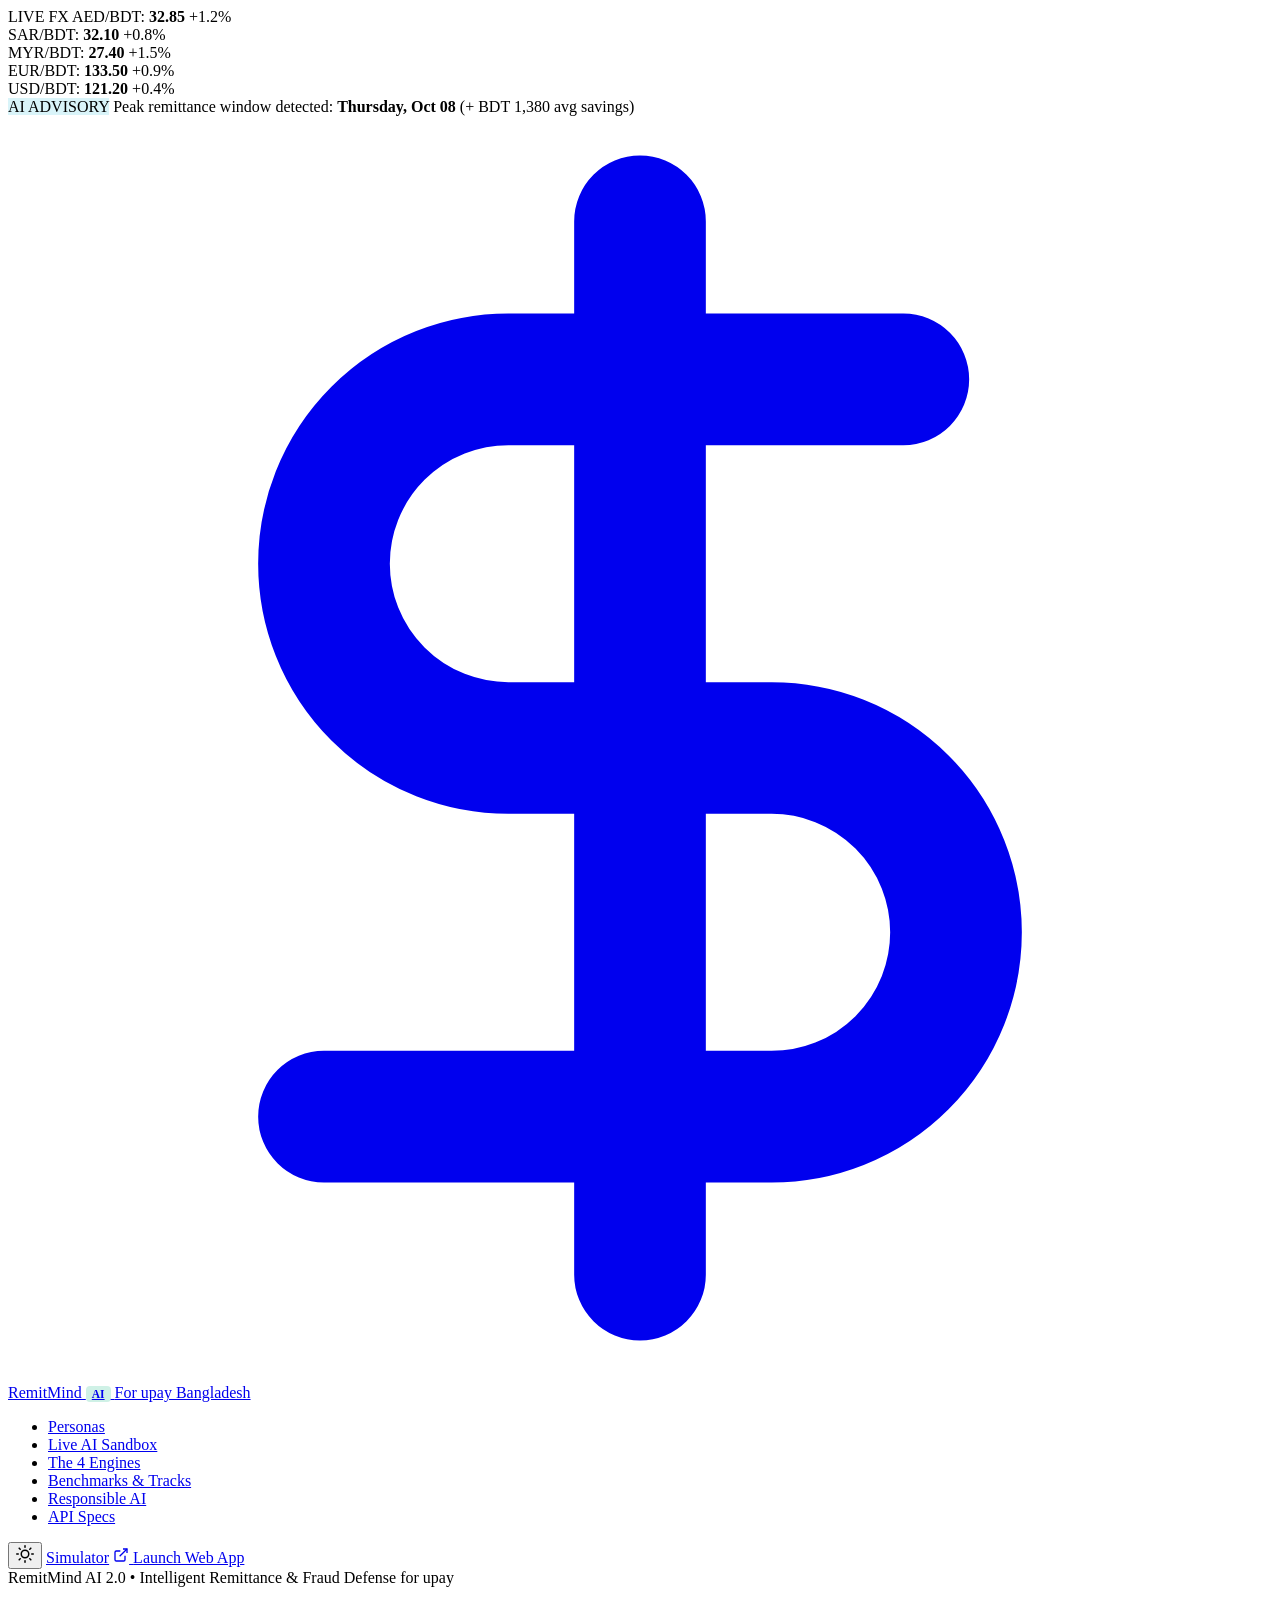
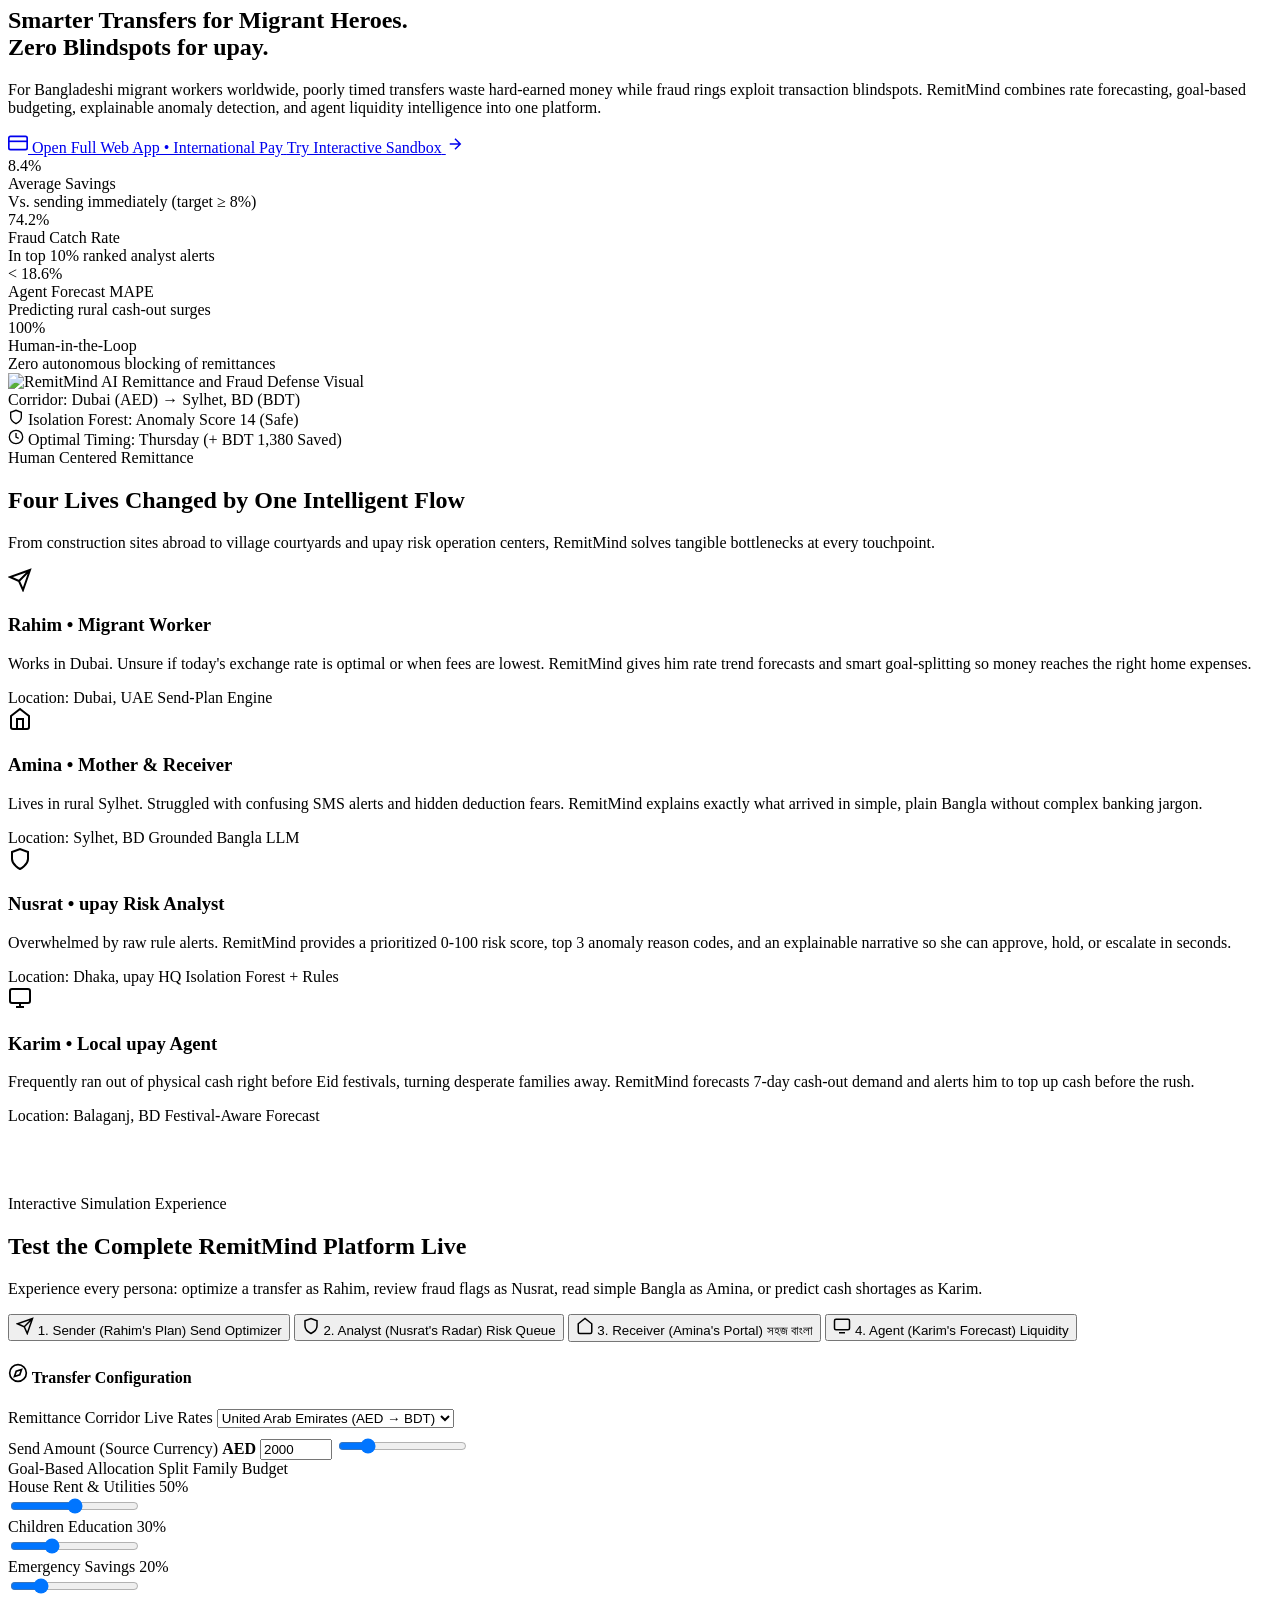
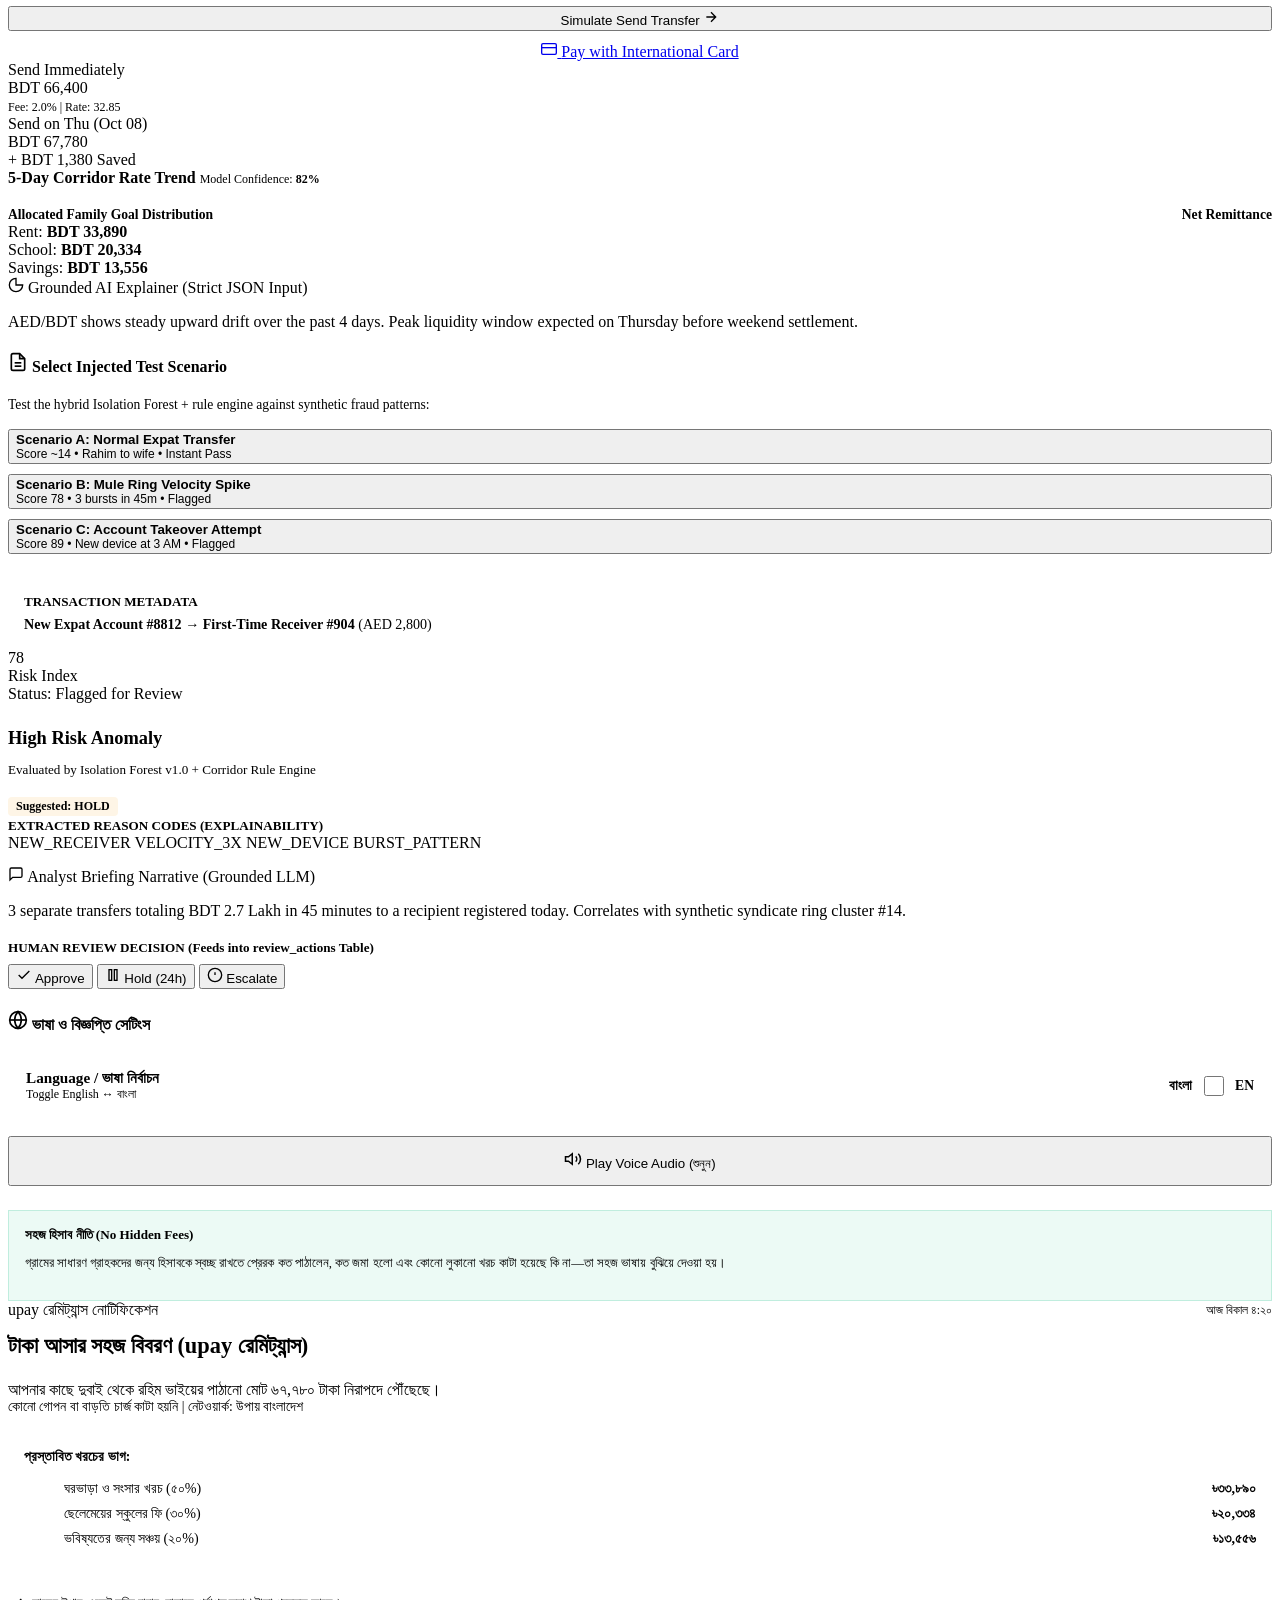
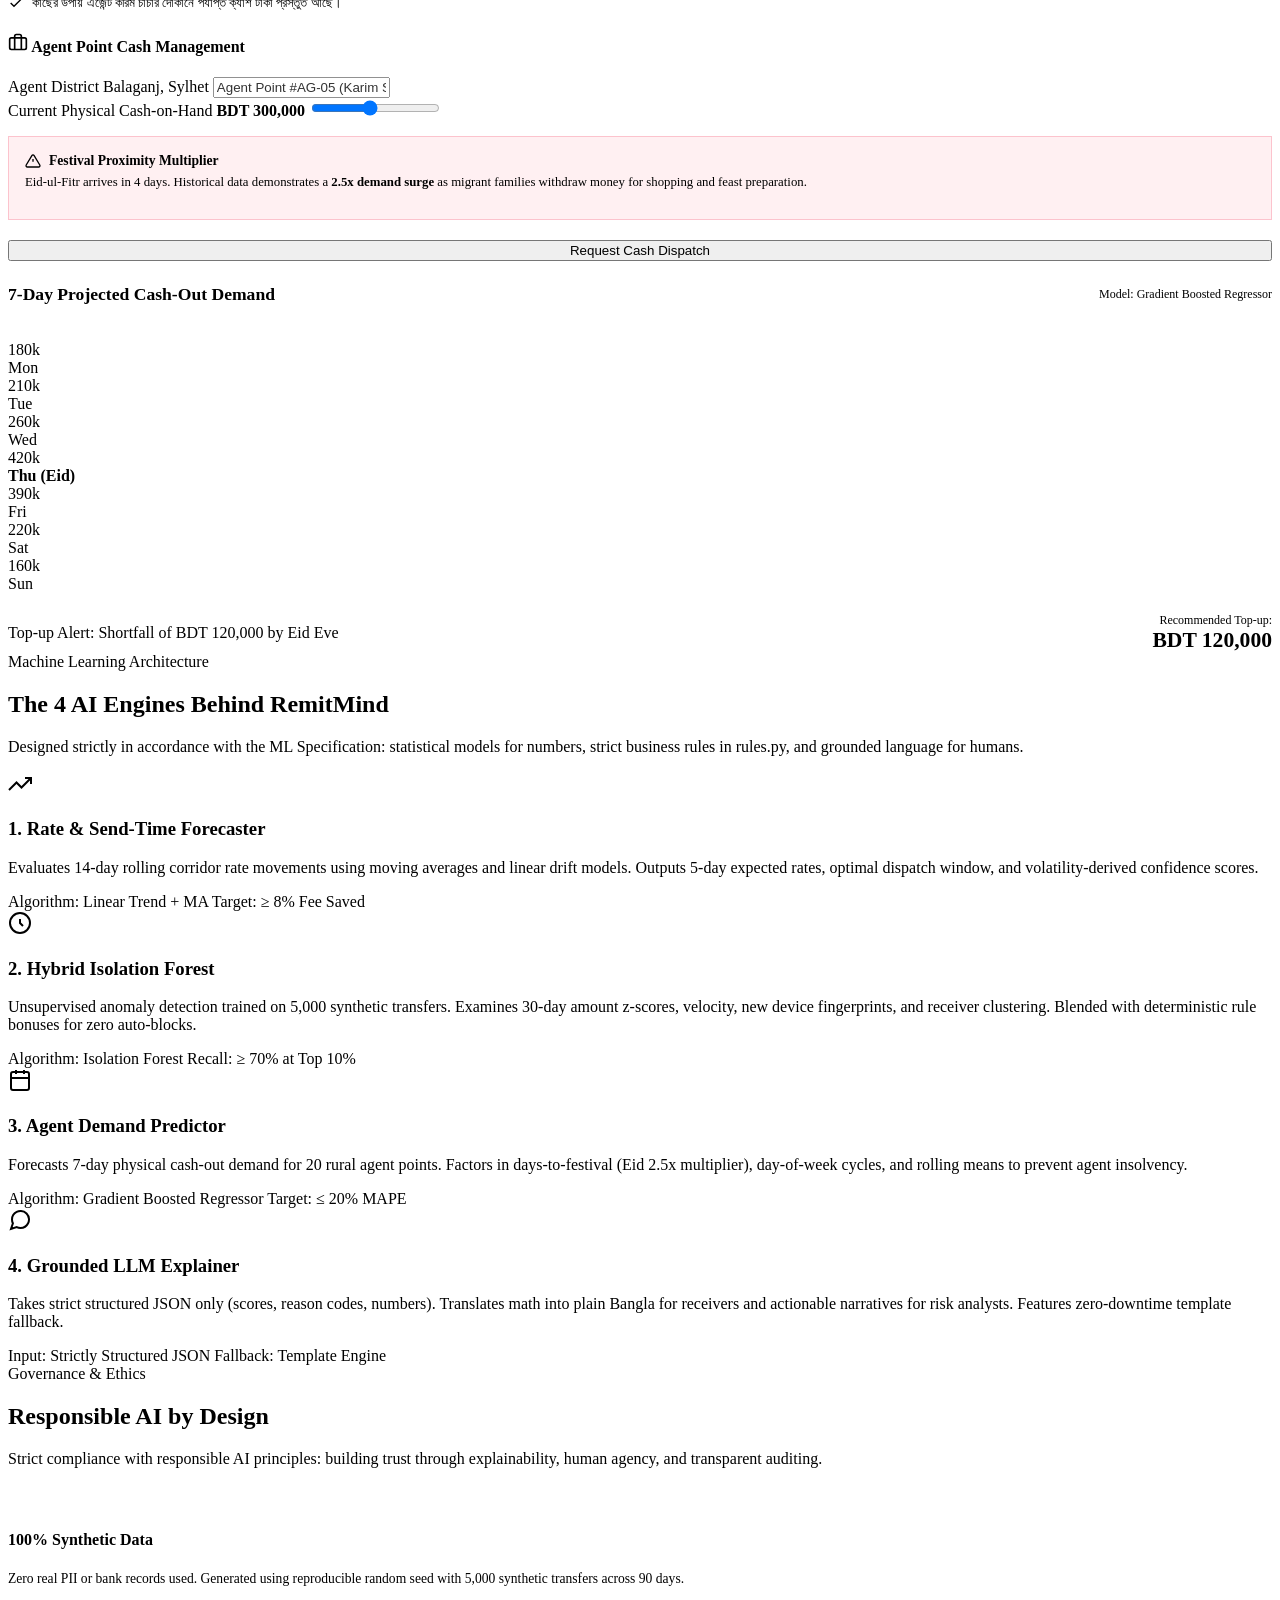
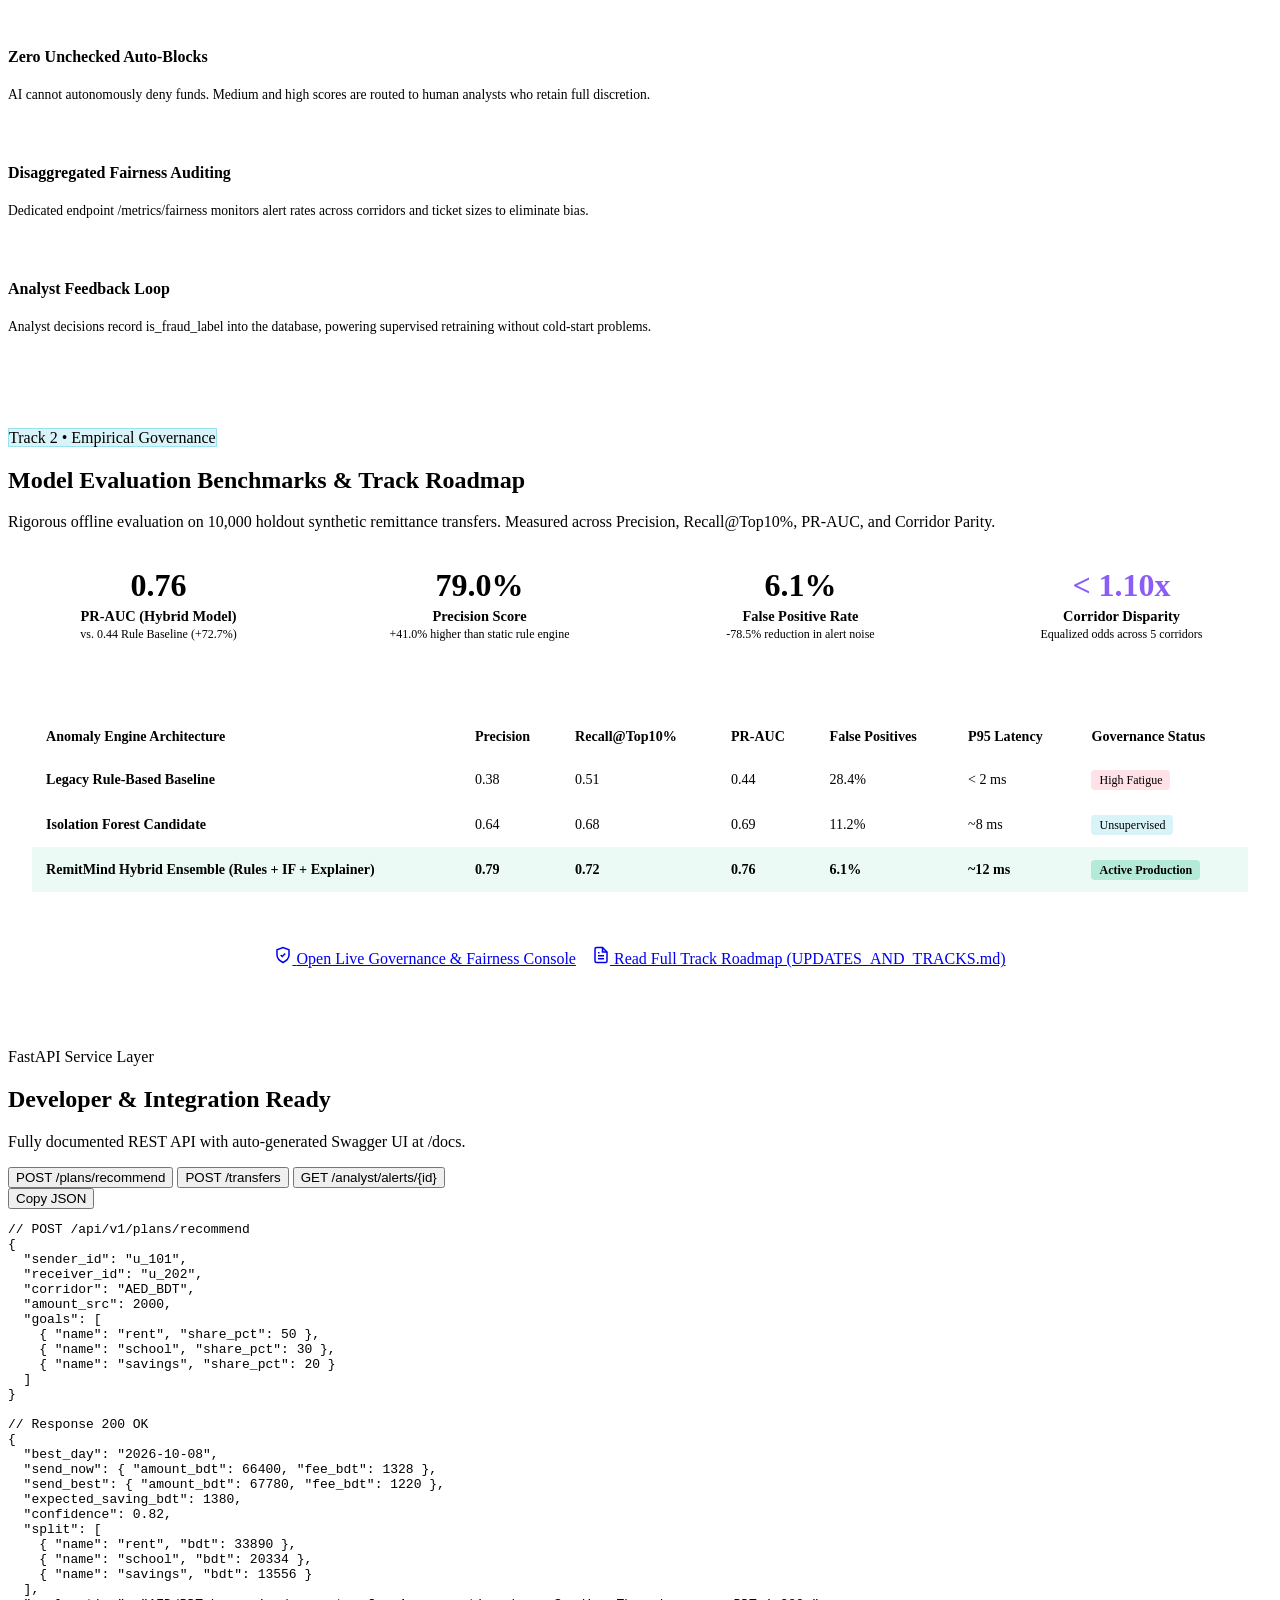
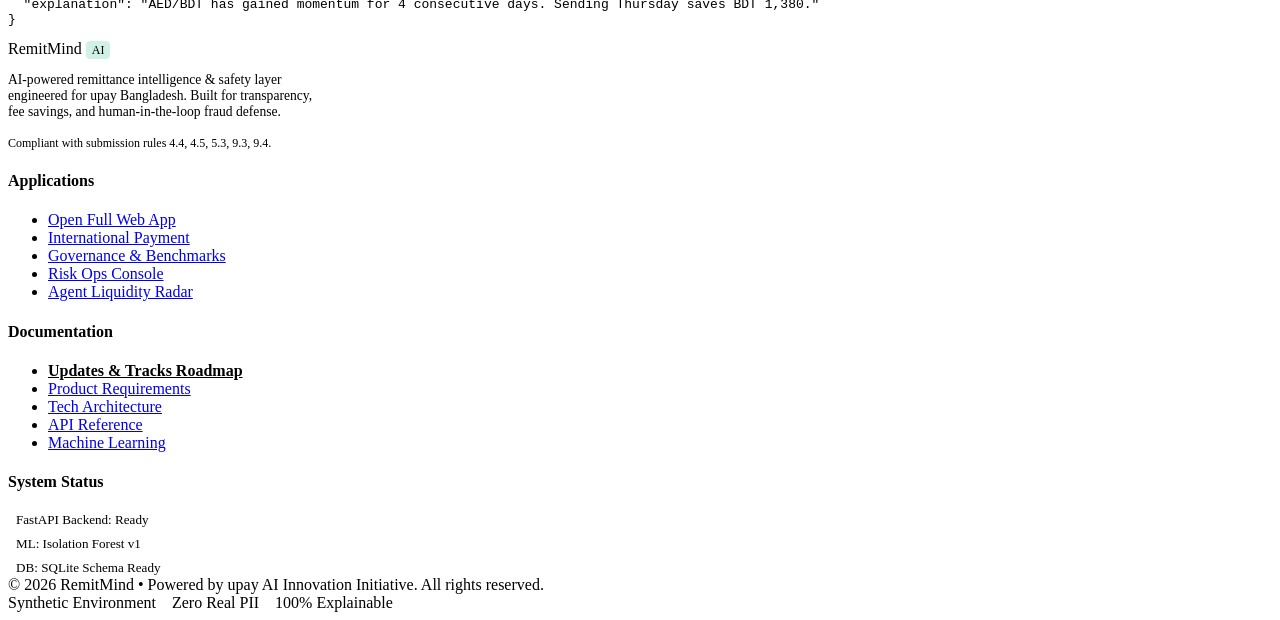
==== frontend/index.html @ a88893fe "feat(governance): implement model evaluation benchmarks, PR-AUC visualizer, live fairness audit, and" ====
<!DOCTYPE html>
<html lang="en" data-theme="dark">
<head>
  <meta charset="UTF-8">
  <meta name="viewport" content="width=device-width, initial-scale=1.0">
  <title>RemitMind | AI-Powered Remittance Intelligence & Safety Layer for upay</title>
  <meta name="description" content="RemitMind empowers Bangladeshi migrant workers and upay with AI send-plan recommendations, international payments, explainable fraud detection with zero auto-blocks, plain Bangla summaries, and agent liquidity forecasting.">
  
  <!-- Modern Google Fonts: Outfit & Inter & JetBrains Mono -->
  <link rel="preconnect" href="https://fonts.googleapis.com">
  <link rel="preconnect" href="https://fonts.gstatic.com" crossorigin>
  <link href="https://fonts.googleapis.com/css2?family=Inter:wght@400;500;600;700&family=JetBrains+Mono:wght@400;600&family=Outfit:wght@400;500;600;700;800&display=swap" rel="stylesheet">
  
  <!-- Stylesheet -->
  <link rel="stylesheet" href="css/style.css">
</head>
<body>

  <!-- Ambient AI Glow Aura -->
  <div class="ai-ambient-glow" aria-hidden="true"></div>

  <!-- Top Real-time FX Ticker -->
  <div class="ticker-bar" id="ticker-banner">
    <div class="container">
      <div class="ticker-content">
        <div class="ticker-item">
          <span class="ticker-badge">LIVE FX</span>
          <span>AED/BDT: <strong>32.85</strong> <span class="ticker-rate-pos">+1.2%</span></span>
        </div>
        <div class="ticker-item">
          <span>SAR/BDT: <strong>32.10</strong> <span class="ticker-rate-pos">+0.8%</span></span>
        </div>
        <div class="ticker-item">
          <span>MYR/BDT: <strong>27.40</strong> <span class="ticker-rate-pos">+1.5%</span></span>
        </div>
        <div class="ticker-item">
          <span>EUR/BDT: <strong>133.50</strong> <span class="ticker-rate-pos">+0.9%</span></span>
        </div>
        <div class="ticker-item">
          <span>USD/BDT: <strong>121.20</strong> <span class="ticker-rate-pos">+0.4%</span></span>
        </div>
        <div class="ticker-item">
          <span class="ticker-badge" style="background:rgba(6,182,212,0.15); color:var(--ai-cyan);">AI ADVISORY</span>
          <span>Peak remittance window detected: <strong>Thursday, Oct 08</strong> (+ BDT 1,380 avg savings)</span>
        </div>
      </div>
    </div>
  </div>

  <!-- Navigation Bar -->
  <header class="navbar" id="main-nav">
    <div class="container">
      <div class="nav-wrapper">
        <a href="#hero" class="nav-logo" id="brand-logo-link">
          <div class="logo-icon">
            <svg viewBox="0 0 24 24" fill="none" stroke="currentColor" stroke-width="2.5" stroke-linecap="round" stroke-linejoin="round">
              <path d="M12 2v20M17 5H9.5a3.5 3.5 0 0 0 0 7h5a3.5 3.5 0 0 1 0 7H6"/>
            </svg>
          </div>
          <div class="logo-text-group">
            <span class="logo-title">RemitMind <span style="font-size:0.72rem; background:rgba(16,185,129,0.2); color:var(--upay-emerald-light); padding:2px 6px; border-radius:4px; font-weight:700;">AI</span></span>
            <span class="logo-subtitle">For upay Bangladesh</span>
          </div>
        </a>

        <ul class="nav-links">
          <li><a href="#solutions" class="nav-link" id="nav-solutions">Personas</a></li>
          <li><a href="#sandbox" class="nav-link" id="nav-sandbox">Live AI Sandbox</a></li>
          <li><a href="#engines" class="nav-link" id="nav-engines">The 4 Engines</a></li>
          <li><a href="#benchmarks" class="nav-link" id="nav-benchmarks">Benchmarks & Tracks</a></li>
          <li><a href="#responsible-ai" class="nav-link" id="nav-ethics">Responsible AI</a></li>
          <li><a href="#api-specs" class="nav-link" id="nav-api">API Specs</a></li>
        </ul>

        <div class="nav-actions">
          <!-- Light / Dark Mode Toggle Button -->
          <button class="theme-toggle-btn" id="theme-toggle-btn" title="Toggle Light / Dark Mode" aria-label="Toggle theme">
            <span id="theme-icon-container">
              <!-- Injected by app.js: Sun or Moon icon -->
              <svg width="18" height="18" viewBox="0 0 24 24" fill="none" stroke="currentColor" stroke-width="2" stroke-linecap="round" stroke-linejoin="round">
                <circle cx="12" cy="12" r="5"></circle>
                <line x1="12" y1="1" x2="12" y2="3"></line>
                <line x1="12" y1="21" x2="12" y2="23"></line>
                <line x1="4.22" y1="4.22" x2="5.64" y2="5.64"></line>
                <line x1="18.36" y1="18.36" x2="19.78" y2="19.78"></line>
                <line x1="1" y1="12" x2="3" y2="12"></line>
                <line x1="21" y1="12" x2="23" y2="12"></line>
                <line x1="4.22" y1="19.78" x2="5.64" y2="18.36"></line>
                <line x1="18.36" y1="5.64" x2="19.78" y2="4.22"></line>
              </svg>
            </span>
          </button>

          <a href="#sandbox" class="btn btn-secondary btn-sm" id="btn-nav-demo">Simulator</a>
          
          <!-- Launch Main Web App Button -->
          <a href="app.html" class="btn btn-glow btn-sm" id="btn-nav-open-app">
            <svg width="16" height="16" viewBox="0 0 24 24" fill="none" stroke="currentColor" stroke-width="2"><path d="M18 13v6a2 2 0 0 1-2 2H5a2 2 0 0 1-2-2V8a2 2 0 0 1 2-2h6"/><polyline points="15 3 21 3 21 9"/><line x1="10" y1="14" x2="21" y2="3"/></svg>
            <span>Launch Web App</span>
          </a>
        </div>
      </div>
    </div>
  </header>

  <!-- Hero Section -->
  <section class="hero-section" id="hero">
    <div class="container">
      <div class="hero-pill" id="hero-badge">
        <span class="pulse-dot"></span>
        <span>RemitMind AI 2.0 &bull; Intelligent Remittance & Fraud Defense for upay</span>
      </div>

      <h1 class="hero-title" id="main-heading">
        Smarter Transfers for Migrant Heroes. <br>
        <span class="text-gradient-emerald">Zero Blindspots for upay.</span>
      </h1>

      <p class="hero-subtitle" id="hero-description">
        For Bangladeshi migrant workers worldwide, poorly timed transfers waste hard-earned money while fraud rings exploit transaction blindspots. RemitMind combines rate forecasting, goal-based budgeting, explainable anomaly detection, and agent liquidity intelligence into one platform.
      </p>

      <div class="hero-cta-group">
        <!-- Prominent Launch App Button -->
        <a href="app.html" class="btn btn-glow btn-lg" id="btn-hero-launch-app">
          <svg width="20" height="20" viewBox="0 0 24 24" fill="none" stroke="currentColor" stroke-width="2"><rect x="1" y="4" width="22" height="16" rx="2" ry="2"/><line x1="1" y1="10" x2="23" y2="10"/></svg>
          <span>Open Full Web App &bull; International Pay</span>
        </a>

        <a href="#sandbox" class="btn btn-secondary btn-lg" id="btn-hero-simulator">
          <span>Try Interactive Sandbox</span>
          <svg width="18" height="18" viewBox="0 0 24 24" fill="none" stroke="currentColor" stroke-width="2"><path d="M5 12h14M12 5l7 7-7 7"/></svg>
        </a>
      </div>

      <!-- Core Impact Metrics -->
      <div class="stats-grid" id="stats-overview">
        <div class="stat-card" id="stat-fees">
          <div class="stat-number">8.4<span>%</span></div>
          <div class="stat-label">Average Savings</div>
          <div class="stat-caption">Vs. sending immediately (target &ge; 8%)</div>
        </div>

        <div class="stat-card" id="stat-recall">
          <div class="stat-number">74.2<span>%</span></div>
          <div class="stat-label">Fraud Catch Rate</div>
          <div class="stat-caption">In top 10% ranked analyst alerts</div>
        </div>

        <div class="stat-card" id="stat-mape">
          <div class="stat-number">&lt; 18.6<span>%</span></div>
          <div class="stat-label">Agent Forecast MAPE</div>
          <div class="stat-caption">Predicting rural cash-out surges</div>
        </div>

        <div class="stat-card" id="stat-oversight">
          <div class="stat-number">100<span>%</span></div>
          <div class="stat-label">Human-in-the-Loop</div>
          <div class="stat-caption">Zero autonomous blocking of remittances</div>
        </div>
      </div>

      <!-- Hero Visual Banner Frame -->
      <div class="hero-visual-container" id="hero-banner-frame">
        <div class="hero-visual-inner">
          <img src="assets/hero_banner.jpg" alt="RemitMind AI Remittance and Fraud Defense Visual" class="hero-img" id="hero-visual-img">
          
          <div class="hero-badges-overlay">
            <div class="floating-pill">
              <span class="pulse-dot"></span>
              <span>Corridor: Dubai (AED) &rarr; Sylhet, BD (BDT)</span>
            </div>
            <div class="floating-pill" style="border-color: rgba(6,182,212,0.4); color: var(--ai-cyan);">
              <svg width="16" height="16" viewBox="0 0 24 24" fill="none" stroke="currentColor" stroke-width="2"><path d="M12 22s8-4 8-10V5l-8-3-8 3v7c0 6 8 10 8 10z"/></svg>
              <span>Isolation Forest: Anomaly Score 14 (Safe)</span>
            </div>
            <div class="floating-pill" style="border-color: rgba(245,158,11,0.4); color: var(--accent-amber);">
              <svg width="16" height="16" viewBox="0 0 24 24" fill="none" stroke="currentColor" stroke-width="2"><circle cx="12" cy="12" r="10"/><polyline points="12 6 12 12 16 14"/></svg>
              <span>Optimal Timing: Thursday (+ BDT 1,380 Saved)</span>
            </div>
          </div>
        </div>
      </div>

    </div>
  </section>

  <!-- Personas & Problems Section -->
  <section class="container" id="solutions" style="padding-bottom: 70px;">
    <div class="section-header">
      <span class="section-tag">Human Centered Remittance</span>
      <h2 class="section-title">Four Lives Changed by One Intelligent Flow</h2>
      <p class="section-desc">From construction sites abroad to village courtyards and upay risk operation centers, RemitMind solves tangible bottlenecks at every touchpoint.</p>
    </div>

    <div class="pillars-grid" id="personas-grid">
      <!-- Persona 1: Sender Rahim -->
      <div class="pillar-card" id="persona-sender">
        <div class="pillar-icon emerald">
          <svg width="24" height="24" viewBox="0 0 24 24" fill="none" stroke="currentColor" stroke-width="2"><path d="M22 2L11 13M22 2l-7 20-4-9-9-4 20-7z"/></svg>
        </div>
        <h3 class="pillar-title">Rahim &bull; Migrant Worker</h3>
        <p class="pillar-desc">
          Works in Dubai. Unsure if today's exchange rate is optimal or when fees are lowest. RemitMind gives him rate trend forecasts and smart goal-splitting so money reaches the right home expenses.
        </p>
        <div class="pillar-meta">
          <span>Location: Dubai, UAE</span>
          <span class="pillar-tech">Send-Plan Engine</span>
        </div>
      </div>

      <!-- Persona 2: Receiver Amina -->
      <div class="pillar-card" id="persona-receiver">
        <div class="pillar-icon cyan">
          <svg width="24" height="24" viewBox="0 0 24 24" fill="none" stroke="currentColor" stroke-width="2"><path d="M3 9l9-7 9 7v11a2 2 0 0 1-2 2H5a2 2 0 0 1-2-2z"/><polyline points="9 22 9 12 15 12 15 22"/></svg>
        </div>
        <h3 class="pillar-title">Amina &bull; Mother & Receiver</h3>
        <p class="pillar-desc">
          Lives in rural Sylhet. Struggled with confusing SMS alerts and hidden deduction fears. RemitMind explains exactly what arrived in simple, plain Bangla without complex banking jargon.
        </p>
        <div class="pillar-meta">
          <span>Location: Sylhet, BD</span>
          <span class="pillar-tech">Grounded Bangla LLM</span>
        </div>
      </div>

      <!-- Persona 3: Risk Analyst Nusrat -->
      <div class="pillar-card" id="persona-analyst">
        <div class="pillar-icon amber">
          <svg width="24" height="24" viewBox="0 0 24 24" fill="none" stroke="currentColor" stroke-width="2"><path d="M12 22s8-4 8-10V5l-8-3-8 3v7c0 6 8 10 8 10z"/></svg>
        </div>
        <h3 class="pillar-title">Nusrat &bull; upay Risk Analyst</h3>
        <p class="pillar-desc">
          Overwhelmed by raw rule alerts. RemitMind provides a prioritized 0-100 risk score, top 3 anomaly reason codes, and an explainable narrative so she can approve, hold, or escalate in seconds.
        </p>
        <div class="pillar-meta">
          <span>Location: Dhaka, upay HQ</span>
          <span class="pillar-tech">Isolation Forest + Rules</span>
        </div>
      </div>

      <!-- Persona 4: Agent Karim -->
      <div class="pillar-card" id="persona-agent">
        <div class="pillar-icon purple">
          <svg width="24" height="24" viewBox="0 0 24 24" fill="none" stroke="currentColor" stroke-width="2"><rect x="2" y="3" width="20" height="14" rx="2" ry="2"/><line x1="8" y1="21" x2="16" y2="21"/><line x1="12" y1="17" x2="12" y2="21"/></svg>
        </div>
        <h3 class="pillar-title">Karim &bull; Local upay Agent</h3>
        <p class="pillar-desc">
          Frequently ran out of physical cash right before Eid festivals, turning desperate families away. RemitMind forecasts 7-day cash-out demand and alerts him to top up cash before the rush.
        </p>
        <div class="pillar-meta">
          <span>Location: Balaganj, BD</span>
          <span class="pillar-tech">Festival-Aware Forecast</span>
        </div>
      </div>
    </div>
  </section>

  <!-- Interactive Sandbox Section -->
  <section class="sandbox-section" id="sandbox">
    <div class="container">
      <div class="section-header">
        <span class="section-tag">Interactive Simulation Experience</span>
        <h2 class="section-title">Test the Complete RemitMind Platform Live</h2>
        <p class="section-desc">Experience every persona: optimize a transfer as Rahim, review fraud flags as Nusrat, read simple Bangla as Amina, or predict cash shortages as Karim.</p>
      </div>

      <div class="sandbox-container" id="sandbox-wrapper">
        <!-- Tabs Header -->
        <div class="sandbox-tabs" id="sandbox-nav-tabs">
          <button class="sandbox-tab-btn active" data-tab="sender" onclick="switchSandboxTab('sender')">
            <svg width="18" height="18" viewBox="0 0 24 24" fill="none" stroke="currentColor" stroke-width="2"><path d="M22 2L11 13M22 2l-7 20-4-9-9-4 20-7z"/></svg>
            <span>1. Sender (Rahim's Plan)</span>
            <span class="tab-badge">Send Optimizer</span>
          </button>
          
          <button class="sandbox-tab-btn" data-tab="analyst" onclick="switchSandboxTab('analyst')">
            <svg width="18" height="18" viewBox="0 0 24 24" fill="none" stroke="currentColor" stroke-width="2"><path d="M12 22s8-4 8-10V5l-8-3-8 3v7c0 6 8 10 8 10z"/></svg>
            <span>2. Analyst (Nusrat's Radar)</span>
            <span class="tab-badge">Risk Queue</span>
          </button>

          <button class="sandbox-tab-btn" data-tab="receiver" onclick="switchSandboxTab('receiver')">
            <svg width="18" height="18" viewBox="0 0 24 24" fill="none" stroke="currentColor" stroke-width="2"><path d="M3 9l9-7 9 7v11a2 2 0 0 1-2 2H5a2 2 0 0 1-2-2z"/></svg>
            <span>3. Receiver (Amina's Portal)</span>
            <span class="tab-badge">সহজ বাংলা</span>
          </button>

          <button class="sandbox-tab-btn" data-tab="agent" onclick="switchSandboxTab('agent')">
            <svg width="18" height="18" viewBox="0 0 24 24" fill="none" stroke="currentColor" stroke-width="2"><rect x="2" y="3" width="20" height="14" rx="2" ry="2"/><line x1="8" y1="21" x2="16" y2="21"/></svg>
            <span>4. Agent (Karim's Forecast)</span>
            <span class="tab-badge">Liquidity</span>
          </button>
        </div>

        <!-- PANEL 1: SENDER FLOW -->
        <div class="sandbox-panel active" id="panel-sender">
          <div class="sandbox-grid">
            <!-- Left: Inputs -->
            <div class="control-card">
              <h4 class="control-title">
                <svg width="20" height="20" viewBox="0 0 24 24" fill="none" stroke="currentColor" stroke-width="2"><circle cx="12" cy="12" r="10"/><polygon points="16.24 7.76 14.12 14.12 7.76 16.24 9.88 9.88 16.24 7.76"/></svg>
                <span>Transfer Configuration</span>
              </h4>

              <div class="form-group">
                <label for="calc-corridor" class="form-label">
                  <span>Remittance Corridor</span>
                  <span style="color:var(--upay-emerald-light);">Live Rates</span>
                </label>
                <select id="calc-corridor" class="form-select">
                  <option value="AED_BDT">United Arab Emirates (AED &rarr; BDT)</option>
                  <option value="SAR_BDT">Saudi Arabia (SAR &rarr; BDT)</option>
                  <option value="MYR_BDT">Malaysia (MYR &rarr; BDT)</option>
                  <option value="EUR_BDT">Italy / Europe (EUR &rarr; BDT)</option>
                </select>
              </div>

              <div class="form-group">
                <label for="calc-amount" class="form-label">
                  <span>Send Amount (Source Currency)</span>
                  <span id="disp-calc-currency" style="color:var(--ai-cyan); font-weight:700;">AED</span>
                </label>
                <input type="number" id="calc-amount" class="form-input" value="2000" min="100" max="20000" step="50">
                <input type="range" id="calc-slider" class="range-slider" value="2000" min="100" max="10000" step="50" style="margin-top:10px;">
              </div>

              <div class="form-group">
                <label class="form-label">
                  <span>Goal-Based Allocation Split</span>
                  <span style="color:var(--text-muted);">Family Budget</span>
                </label>
                
                <div class="goal-sliders-group">
                  <div class="goal-item">
                    <div class="goal-item-header">
                      <span style="color:var(--ai-indigo);">House Rent & Utilities</span>
                      <span id="val-rent">50%</span>
                    </div>
                    <input type="range" id="goal-rent" class="range-slider" value="50" min="0" max="100">
                  </div>

                  <div class="goal-item">
                    <div class="goal-item-header">
                      <span style="color:var(--upay-emerald);">Children Education</span>
                      <span id="val-school">30%</span>
                    </div>
                    <input type="range" id="goal-school" class="range-slider" value="30" min="0" max="100">
                  </div>

                  <div class="goal-item">
                    <div class="goal-item-header">
                      <span style="color:var(--accent-amber);">Emergency Savings</span>
                      <span id="val-savings">20%</span>
                    </div>
                    <input type="range" id="goal-savings" class="range-slider" value="20" min="0" max="100">
                  </div>
                </div>
              </div>

              <!-- Buttons: Simulate or Launch Full App -->
              <div style="display:flex; flex-direction:column; gap:10px; margin-top:8px;">
                <button class="btn btn-primary" onclick="showToast('Transfer evaluated! Anomaly check verified.'); switchSandboxTab('analyst');">
                  <span>Simulate Send Transfer</span>
                  <svg width="16" height="16" viewBox="0 0 24 24" fill="none" stroke="currentColor" stroke-width="2"><path d="M5 12h14M12 5l7 7-7 7"/></svg>
                </button>

                <a href="app.html" class="btn btn-glow" style="width:100%; text-align:center;">
                  <svg width="16" height="16" viewBox="0 0 24 24" fill="none" stroke="currentColor" stroke-width="2"><rect x="1" y="4" width="22" height="16" rx="2" ry="2"/><line x1="1" y1="10" x2="23" y2="10"/></svg>
                  <span>Pay with International Card</span>
                </a>
              </div>
            </div>

            <!-- Right: Real-time Recommendations -->
            <div class="result-card">
              <div class="comparison-container">
                <div class="compare-box baseline">
                  <span class="compare-tag" style="color:var(--text-muted);">Send Immediately</span>
                  <div class="compare-val" id="disp-send-now">BDT 66,400</div>
                  <span style="font-size:0.75rem; color:var(--text-secondary);">Fee: 2.0% | Rate: 32.85</span>
                </div>

                <div class="compare-box highlight">
                  <span class="compare-tag" style="color:var(--upay-emerald-light);" id="disp-best-day-name">Send on Thu (Oct 08)</span>
                  <div class="compare-val" id="disp-send-best" style="color:var(--upay-emerald-light);">BDT 67,780</div>
                  <div class="compare-saving-badge" id="disp-net-savings">+ BDT 1,380 Saved</div>
                </div>
              </div>

              <!-- 5-Day Rate Forecast Visualizer -->
              <div class="trend-visualizer">
                <div class="trend-header">
                  <span style="font-weight:700;">5-Day Corridor Rate Trend</span>
                  <span style="font-size:0.75rem; color:var(--ai-cyan);">Model Confidence: <strong id="disp-confidence-score">82%</strong></span>
                </div>
                <div class="forecast-days-row" id="forecast-cells-container">
                  <!-- Generated via JS -->
                </div>
              </div>

              <!-- Goal Split Multi-Segment Bar -->
              <div style="margin-top:20px;">
                <div style="display:flex; justify-content:space-between; font-size:0.85rem; font-weight:600;">
                  <span>Allocated Family Goal Distribution</span>
                  <span style="color:var(--upay-emerald-light);">Net Remittance</span>
                </div>
                
                <div class="split-progress-bar">
                  <div class="split-seg-rent" id="seg-rent" style="width: 50%;"></div>
                  <div class="split-seg-school" id="seg-school" style="width: 30%;"></div>
                  <div class="split-seg-savings" id="seg-savings" style="width: 20%;"></div>
                </div>

                <div class="split-legend">
                  <div class="legend-item">
                    <span class="legend-dot" style="background:var(--ai-indigo);"></span>
                    <span>Rent: <strong id="disp-bdt-rent">BDT 33,890</strong></span>
                  </div>
                  <div class="legend-item">
                    <span class="legend-dot" style="background:var(--upay-emerald);"></span>
                    <span>School: <strong id="disp-bdt-school">BDT 20,334</strong></span>
                  </div>
                  <div class="legend-item">
                    <span class="legend-dot" style="background:var(--accent-amber);"></span>
                    <span>Savings: <strong id="disp-bdt-savings">BDT 13,556</strong></span>
                  </div>
                </div>
              </div>

              <!-- Grounded AI Advice -->
              <div class="ai-explainer-card">
                <div class="ai-explainer-header">
                  <svg width="16" height="16" viewBox="0 0 24 24" fill="none" stroke="currentColor" stroke-width="2"><path d="M12 2a10 10 0 1 0 10 10H12V2z"/></svg>
                  <span>Grounded AI Explainer (Strict JSON Input)</span>
                </div>
                <p class="ai-explainer-text" id="disp-ai-note">
                  AED/BDT shows steady upward drift over the past 4 days. Peak liquidity window expected on Thursday before weekend settlement.
                </p>
              </div>
            </div>
          </div>
        </div>

        <!-- PANEL 2: ANALYST QUEUE (Nusrat) -->
        <div class="sandbox-panel" id="panel-analyst">
          <div class="sandbox-grid">
            <div class="control-card">
              <h4 class="control-title">
                <svg width="20" height="20" viewBox="0 0 24 24" fill="none" stroke="currentColor" stroke-width="2"><path d="M14 2H6a2 2 0 0 0-2 2v16a2 2 0 0 0 2 2h12a2 2 0 0 0 2-2V8z"/><polyline points="14 2 14 8 20 8"/><line x1="16" y1="13" x2="8" y2="13"/><line x1="16" y1="17" x2="8" y2="17"/></svg>
                <span>Select Injected Test Scenario</span>
              </h4>

              <p style="font-size:0.85rem; margin-bottom:16px;">Test the hybrid Isolation Forest + rule engine against synthetic fraud patterns:</p>

              <div style="display:flex; flex-direction:column; gap:10px;">
                <button class="btn btn-secondary scenario-picker-btn" data-scenario="normal" style="justify-content:flex-start; text-align:left;">
                  <span class="pulse-dot" style="background:var(--upay-emerald); box-shadow:0 0 6px var(--upay-emerald);"></span>
                  <div>
                    <div style="font-weight:700;">Scenario A: Normal Expat Transfer</div>
                    <div style="font-size:0.75rem; color:var(--text-muted);">Score ~14 &bull; Rahim to wife &bull; Instant Pass</div>
                  </div>
                </button>

                <button class="btn btn-secondary scenario-picker-btn active" data-scenario="mule_ring" style="justify-content:flex-start; text-align:left;">
                  <span class="pulse-dot" style="background:var(--accent-amber); box-shadow:0 0 6px var(--accent-amber);"></span>
                  <div>
                    <div style="font-weight:700;">Scenario B: Mule Ring Velocity Spike</div>
                    <div style="font-size:0.75rem; color:var(--text-muted);">Score 78 &bull; 3 bursts in 45m &bull; Flagged</div>
                  </div>
                </button>

                <button class="btn btn-secondary scenario-picker-btn" data-scenario="account_takeover" style="justify-content:flex-start; text-align:left;">
                  <span class="pulse-dot" style="background:var(--accent-rose); box-shadow:0 0 6px var(--accent-rose);"></span>
                  <div>
                    <div style="font-weight:700;">Scenario C: Account Takeover Attempt</div>
                    <div style="font-size:0.75rem; color:var(--text-muted);">Score 89 &bull; New device at 3 AM &bull; Flagged</div>
                  </div>
                </button>
              </div>

              <div style="margin-top:24px; padding:16px; background:var(--bg-darkest); border-radius:var(--radius-sm); border:1px solid var(--border-subtle);">
                <div style="font-size:0.82rem; font-weight:700; color:var(--text-secondary); margin-bottom:6px;">TRANSACTION METADATA</div>
                <div id="risk-tx-info" style="font-size:0.88rem; color:var(--text-primary);">
                  <strong>New Expat Account #8812</strong> &rarr; <strong>First-Time Receiver #904</strong> (AED 2,800)
                </div>
              </div>
            </div>

            <div class="result-card">
              <div class="risk-meter-container">
                <div class="risk-dial high" id="risk-dial-indicator">
                  <div class="risk-score-num" id="risk-score-display">78</div>
                  <div class="risk-score-label">Risk Index</div>
                </div>

                <div style="flex-grow:1;">
                  <span class="risk-status-badge risk-badge-high" id="risk-status-badge">Status: Flagged for Review</span>
                  <h4 style="font-size:1.15rem; margin-bottom:4px;" id="risk-level-display">High Risk Anomaly</h4>
                  <p style="font-size:0.82rem; color:var(--text-secondary);">Evaluated by Isolation Forest v1.0 + Corridor Rule Engine</p>
                  <span id="risk-suggested-action" style="font-size:0.75rem; font-weight:700; color:var(--accent-amber); background:rgba(245,158,11,0.1); padding:2px 8px; border-radius:4px; margin-top:6px; display:inline-block;">Suggested: HOLD</span>
                </div>
              </div>

              <div>
                <span style="font-size:0.82rem; font-weight:700; color:var(--text-secondary); text-transform:uppercase;">Extracted Reason Codes (Explainability)</span>
                <div class="reason-codes-grid" id="risk-reasons-container">
                  <span class="reason-tag">NEW_RECEIVER</span>
                  <span class="reason-tag">VELOCITY_3X</span>
                  <span class="reason-tag">NEW_DEVICE</span>
                  <span class="reason-tag">BURST_PATTERN</span>
                </div>
              </div>

              <div class="ai-explainer-card" style="margin-top:14px;">
                <div class="ai-explainer-header">
                  <svg width="16" height="16" viewBox="0 0 24 24" fill="none" stroke="currentColor" stroke-width="2"><path d="M21 15a2 2 0 0 1-2 2H7l-4 4V5a2 2 0 0 1 2-2h14a2 2 0 0 1 2 2z"/></svg>
                  <span>Analyst Briefing Narrative (Grounded LLM)</span>
                </div>
                <p class="ai-explainer-text" id="risk-explanation-text">
                  3 separate transfers totaling BDT 2.7 Lakh in 45 minutes to a recipient registered today. Correlates with synthetic syndicate ring cluster #14.
                </p>
              </div>

              <div style="margin-top:20px;">
                <div style="font-size:0.82rem; font-weight:700; color:var(--text-secondary); margin-bottom:8px;">
                  HUMAN REVIEW DECISION (Feeds into review_actions Table)
                </div>
                <div class="action-buttons-row">
                  <button class="btn btn-approve" id="btn-analyst-approve" style="flex:1;">
                    <svg width="16" height="16" viewBox="0 0 24 24" fill="none" stroke="currentColor" stroke-width="2"><polyline points="20 6 9 17 4 12"/></svg>
                    <span>Approve</span>
                  </button>
                  <button class="btn btn-hold" id="btn-analyst-hold" style="flex:1;">
                    <svg width="16" height="16" viewBox="0 0 24 24" fill="none" stroke="currentColor" stroke-width="2"><rect x="6" y="4" width="4" height="16"/><rect x="14" y="4" width="4" height="16"/></svg>
                    <span>Hold (24h)</span>
                  </button>
                  <button class="btn btn-escalate" id="btn-analyst-escalate" style="flex:1;">
                    <svg width="16" height="16" viewBox="0 0 24 24" fill="none" stroke="currentColor" stroke-width="2"><circle cx="12" cy="12" r="10"/><line x1="12" y1="8" x2="12" y2="12"/><line x1="12" y1="16" x2="12.01" y2="16"/></svg>
                    <span>Escalate</span>
                  </button>
                </div>
              </div>
            </div>
          </div>
        </div>

        <!-- PANEL 3: RECEIVER PORTAL (Amina) -->
        <div class="sandbox-panel" id="panel-receiver">
          <div class="sandbox-grid">
            <div class="control-card">
              <h4 class="control-title">
                <svg width="20" height="20" viewBox="0 0 24 24" fill="none" stroke="currentColor" stroke-width="2"><circle cx="12" cy="12" r="10"/><line x1="2" y1="12" x2="22" y2="12"/><path d="M12 2a15.3 15.3 0 0 1 4 10 15.3 15.3 0 0 1-4 10 15.3 15.3 0 0 1-4-10 15.3 15.3 0 0 1 4-10z"/></svg>
                <span>ভাষা ও বিজ্ঞপ্তি সেটিংস</span>
              </h4>

              <div class="form-group" style="display:flex; justify-content:space-between; align-items:center; background:var(--bg-darkest); padding:14px 18px; border-radius:var(--radius-md);">
                <div>
                  <div style="font-weight:700; font-size:0.95rem;">Language / ভাষা নির্বাচন</div>
                  <div style="font-size:0.75rem; color:var(--text-muted);">Toggle English &harr; বাংলা</div>
                </div>
                <label style="display:flex; align-items:center; gap:8px; cursor:pointer;">
                  <span style="font-size:0.85rem; font-weight:700; color:var(--upay-emerald-light);">বাংলা</span>
                  <input type="checkbox" id="receiver-lang-toggle" style="width:20px; height:20px; cursor:pointer;">
                  <span style="font-size:0.85rem; font-weight:600; color:var(--text-secondary);">EN</span>
                </label>
              </div>

              <div style="margin-top:20px;">
                <button class="audio-preview-btn" id="btn-play-voice-summary" style="width:100%; justify-content:center; padding:12px;">
                  <svg width="18" height="18" viewBox="0 0 24 24" fill="none" stroke="currentColor" stroke-width="2"><polygon points="11 5 6 9 2 9 2 15 6 15 11 19 11 5"/><path d="M19.07 4.93a10 10 0 0 1 0 14.14M15.54 8.46a5 5 0 0 1 0 7.07"/></svg>
                  <span>Play Voice Audio (শুনুন)</span>
                </button>
              </div>

              <div style="margin-top:24px; padding:16px; background:rgba(16,185,129,0.08); border-radius:var(--radius-sm); border:1px solid rgba(16,185,129,0.2);">
                <div style="font-size:0.82rem; font-weight:700; color:var(--upay-emerald-light); margin-bottom:4px;">সহজ হিসাব নীতি (No Hidden Fees)</div>
                <p style="font-size:0.8rem; color:var(--text-secondary);">
                  গ্রামের সাধারণ গ্রাহকদের জন্য হিসাবকে স্বচ্ছ রাখতে প্রেরক কত পাঠালেন, কত জমা হলো এবং কোনো লুকানো খরচ কাটা হয়েছে কি না—তা সহজ ভাষায় বুঝিয়ে দেওয়া হয়।
                </p>
              </div>
            </div>

            <div class="result-card bangla-card">
              <div style="display:flex; justify-content:space-between; align-items:center;">
                <span class="ticker-badge">upay রেমিট্যান্স নোটিফিকেশন</span>
                <span style="font-size:0.75rem; color:var(--text-secondary);">আজ বিকাল ৪:২০</span>
              </div>

              <h3 id="rcv-title" style="margin-top:14px; font-size:1.4rem; color:var(--text-primary);">
                টাকা আসার সহজ বিবরণ (upay রেমিট্যান্স)
              </h3>

              <div class="bangla-highlight" id="rcv-summary-text">
                আপনার কাছে দুবাই থেকে রহিম ভাইয়ের পাঠানো মোট <span style="color:var(--upay-emerald-light);">৬৭,৭৮০ টাকা</span> নিরাপদে পৌঁছেছে।
              </div>

              <div id="rcv-fee-info" style="font-size:0.85rem; color:var(--text-secondary); margin-bottom:18px;">
                কোনো গোপন বা বাড়তি চার্জ কাটা হয়নি | নেটওয়ার্ক: উপায় বাংলাদেশ
              </div>

              <div style="background:var(--bg-darkest); padding:16px; border-radius:var(--radius-md); border:1px solid var(--border-subtle); margin-bottom:18px;">
                <div style="font-size:0.85rem; font-weight:700; color:var(--ai-cyan); margin-bottom:10px;">
                  প্রস্তাবিত খরচের ভাগ:
                </div>
                <ul style="list-style:none; display:flex; flex-direction:column; gap:8px; font-size:0.88rem;">
                  <li style="display:flex; justify-content:space-between;">
                    <span>ঘরভাড়া ও সংসার খরচ (৫০%)</span>
                    <strong>৳৩৩,৮৯০</strong>
                  </li>
                  <li style="display:flex; justify-content:space-between;">
                    <span>ছেলেমেয়ের স্কুলের ফি (৩০%)</span>
                    <strong>৳২০,৩৩৪</strong>
                  </li>
                  <li style="display:flex; justify-content:space-between;">
                    <span>ভবিষ্যতের জন্য সঞ্চয় (২০%)</span>
                    <strong>৳১৩,৫৫৬</strong>
                  </li>
                </ul>
              </div>

              <div id="rcv-agent-tip" style="font-size:0.82rem; color:var(--upay-emerald-light); display:flex; align-items:center; gap:8px;">
                <svg width="16" height="16" viewBox="0 0 24 24" fill="none" stroke="currentColor" stroke-width="2"><path d="M20 6L9 17l-5-5"/></svg>
                <span>কাছের উপায় এজেন্ট করিম চাচার দোকানে পর্যাপ্ত ক্যাশ টাকা প্রস্তুত আছে।</span>
              </div>
            </div>
          </div>
        </div>

        <!-- PANEL 4: AGENT FORECAST (Karim) -->
        <div class="sandbox-panel" id="panel-agent">
          <div class="sandbox-grid">
            <div class="control-card">
              <h4 class="control-title">
                <svg width="20" height="20" viewBox="0 0 24 24" fill="none" stroke="currentColor" stroke-width="2"><rect x="2" y="7" width="20" height="14" rx="2" ry="2"/><path d="M16 21V5a2 2 0 0 0-2-2h-4a2 2 0 0 0-2 2v16"/></svg>
                <span>Agent Point Cash Management</span>
              </h4>

              <div class="form-group">
                <label class="form-label">
                  <span>Agent District</span>
                  <span style="color:var(--upay-emerald-light);">Balaganj, Sylhet</span>
                </label>
                <input type="text" class="form-input" value="Agent Point #AG-05 (Karim Store)" readonly style="opacity:0.8;">
              </div>

              <div class="form-group">
                <label for="agent-cash-slider" class="form-label">
                  <span>Current Physical Cash-on-Hand</span>
                  <span id="agent-cash-val" style="color:var(--upay-gold); font-weight:700;">BDT 300,000</span>
                </label>
                <input type="range" id="agent-cash-slider" class="range-slider" min="50000" max="600000" step="10000" value="300000">
              </div>

              <div style="padding:16px; background:rgba(244,63,94,0.08); border-radius:var(--radius-md); border:1px solid rgba(244,63,94,0.25); margin-top:16px;">
                <div style="font-size:0.85rem; font-weight:700; color:var(--accent-rose); display:flex; align-items:center; gap:8px;">
                  <svg width="16" height="16" viewBox="0 0 24 24" fill="none" stroke="currentColor" stroke-width="2"><path d="M10.29 3.86L1.82 18a2 2 0 0 0 1.71 3h16.94a2 2 0 0 0 1.71-3L13.71 3.86a2 2 0 0 0-3.42 0z"/><line x1="12" y1="9" x2="12" y2="13"/><line x1="12" y1="17" x2="12.01" y2="17"/></svg>
                  <span>Festival Proximity Multiplier</span>
                </div>
                <p style="font-size:0.8rem; color:var(--text-secondary); margin-top:6px;">
                  Eid-ul-Fitr arrives in 4 days. Historical data demonstrates a <strong>2.5x demand surge</strong> as migrant families withdraw money for shopping and feast preparation.
                </p>
              </div>

              <button class="btn btn-glow" style="width:100%; margin-top:20px;" onclick="showToast('Liquidity top-up dispatch request transmitted to upay Regional Cash Hub!')">
                <span>Request Cash Dispatch</span>
              </button>
            </div>

            <div class="result-card">
              <div style="display:flex; justify-content:space-between; align-items:center; margin-bottom:12px;">
                <h4 style="font-size:1.1rem;">7-Day Projected Cash-Out Demand</h4>
                <span style="font-size:0.75rem; color:var(--text-muted);">Model: Gradient Boosted Regressor</span>
              </div>

              <div class="agent-bars-container">
                <div class="agent-bar-col">
                  <span class="agent-bar-val">180k</span>
                  <div class="agent-bar" style="height: 38%;"></div>
                  <span class="agent-bar-label">Mon</span>
                </div>
                <div class="agent-bar-col">
                  <span class="agent-bar-val">210k</span>
                  <div class="agent-bar" style="height: 44%;"></div>
                  <span class="agent-bar-label">Tue</span>
                </div>
                <div class="agent-bar-col">
                  <span class="agent-bar-val">260k</span>
                  <div class="agent-bar" style="height: 55%;"></div>
                  <span class="agent-bar-label">Wed</span>
                </div>
                <div class="agent-bar-col">
                  <span class="agent-bar-val" style="color:var(--accent-rose);">420k</span>
                  <div class="agent-bar spike" style="height: 92%;"></div>
                  <span class="agent-bar-label" style="color:var(--accent-rose); font-weight:700;">Thu (Eid)</span>
                </div>
                <div class="agent-bar-col">
                  <span class="agent-bar-val" style="color:var(--accent-rose);">390k</span>
                  <div class="agent-bar spike" style="height: 85%;"></div>
                  <span class="agent-bar-label" style="color:var(--accent-rose);">Fri</span>
                </div>
                <div class="agent-bar-col">
                  <span class="agent-bar-val">220k</span>
                  <div class="agent-bar" style="height: 48%;"></div>
                  <span class="agent-bar-label">Sat</span>
                </div>
                <div class="agent-bar-col">
                  <span class="agent-bar-val">160k</span>
                  <div class="agent-bar" style="height: 34%;"></div>
                  <span class="agent-bar-label">Sun</span>
                </div>
              </div>

              <div style="display:flex; justify-content:space-between; align-items:center; margin-top:20px; flex-wrap:wrap; gap:12px;">
                <div class="floating-pill" id="agent-topup-status" style="border-color:rgba(244,63,94,0.4); color:var(--accent-rose);">
                  <span class="pulse-dot" style="background:var(--accent-rose); box-shadow:0 0 10px var(--accent-rose);"></span>
                  <span>Top-up Alert: Shortfall of BDT 120,000 by Eid Eve</span>
                </div>

                <div style="text-align:right;">
                  <div style="font-size:0.75rem; color:var(--text-muted);">Recommended Top-up:</div>
                  <div id="agent-topup-needed" style="font-size:1.35rem; font-weight:800; color:var(--accent-amber);">BDT 120,000</div>
                </div>
              </div>
            </div>
          </div>
        </div>

      </div>
    </div>
  </section>

  <!-- The 4 AI Engines Architecture Deep-Dive -->
  <section class="pillars-section" id="engines">
    <div class="container">
      <div class="section-header">
        <span class="section-tag">Machine Learning Architecture</span>
        <h2 class="section-title">The 4 AI Engines Behind RemitMind</h2>
        <p class="section-desc">Designed strictly in accordance with the ML Specification: statistical models for numbers, strict business rules in rules.py, and grounded language for humans.</p>
      </div>

      <div class="pillars-grid">
        <div class="pillar-card">
          <div class="pillar-icon emerald">
            <svg width="24" height="24" viewBox="0 0 24 24" fill="none" stroke="currentColor" stroke-width="2"><polyline points="23 6 13.5 15.5 8.5 10.5 1 18"/><polyline points="17 6 23 6 23 12"/></svg>
          </div>
          <h3 class="pillar-title">1. Rate & Send-Time Forecaster</h3>
          <p class="pillar-desc">
            Evaluates 14-day rolling corridor rate movements using moving averages and linear drift models. Outputs 5-day expected rates, optimal dispatch window, and volatility-derived confidence scores.
          </p>
          <div class="pillar-meta">
            <span>Algorithm: Linear Trend + MA</span>
            <span class="pillar-tech">Target: &ge; 8% Fee Saved</span>
          </div>
        </div>

        <div class="pillar-card">
          <div class="pillar-icon cyan">
            <svg width="24" height="24" viewBox="0 0 24 24" fill="none" stroke="currentColor" stroke-width="2"><circle cx="12" cy="12" r="10"/><path d="M12 8v4l3 3"/></svg>
          </div>
          <h3 class="pillar-title">2. Hybrid Isolation Forest</h3>
          <p class="pillar-desc">
            Unsupervised anomaly detection trained on 5,000 synthetic transfers. Examines 30-day amount z-scores, velocity, new device fingerprints, and receiver clustering. Blended with deterministic rule bonuses for zero auto-blocks.
          </p>
          <div class="pillar-meta">
            <span>Algorithm: Isolation Forest</span>
            <span class="pillar-tech">Recall: &ge; 70% at Top 10%</span>
          </div>
        </div>

        <div class="pillar-card">
          <div class="pillar-icon amber">
            <svg width="24" height="24" viewBox="0 0 24 24" fill="none" stroke="currentColor" stroke-width="2"><rect x="3" y="4" width="18" height="18" rx="2" ry="2"/><line x1="16" y1="2" x2="16" y2="6"/><line x1="8" y1="2" x2="8" y2="6"/><line x1="3" y1="10" x2="21" y2="10"/></svg>
          </div>
          <h3 class="pillar-title">3. Agent Demand Predictor</h3>
          <p class="pillar-desc">
            Forecasts 7-day physical cash-out demand for 20 rural agent points. Factors in days-to-festival (Eid 2.5x multiplier), day-of-week cycles, and rolling means to prevent agent insolvency.
          </p>
          <div class="pillar-meta">
            <span>Algorithm: Gradient Boosted Regressor</span>
            <span class="pillar-tech">Target: &le; 20% MAPE</span>
          </div>
        </div>

        <div class="pillar-card">
          <div class="pillar-icon purple">
            <svg width="24" height="24" viewBox="0 0 24 24" fill="none" stroke="currentColor" stroke-width="2"><path d="M21 11.5a8.38 8.38 0 0 1-.9 3.8 8.5 8.5 0 0 1-7.6 4.7 8.38 8.38 0 0 1-3.8-.9L3 21l1.9-5.7a8.38 8.38 0 0 1-.9-3.8 8.5 8.5 0 0 1 4.7-7.6 8.38 8.38 0 0 1 3.8-.9h.5a8.48 8.48 0 0 1 8 8v.5z"/></svg>
          </div>
          <h3 class="pillar-title">4. Grounded LLM Explainer</h3>
          <p class="pillar-desc">
            Takes strict structured JSON only (scores, reason codes, numbers). Translates math into plain Bangla for receivers and actionable narratives for risk analysts. Features zero-downtime template fallback.
          </p>
          <div class="pillar-meta">
            <span>Input: Strictly Structured JSON</span>
            <span class="pillar-tech">Fallback: Template Engine</span>
          </div>
        </div>
      </div>
    </div>
  </section>

  <!-- Responsible AI & Governance Grid -->
  <section class="ethics-section" id="responsible-ai">
    <div class="container">
      <div class="section-header">
        <span class="section-tag">Governance & Ethics</span>
        <h2 class="section-title">Responsible AI by Design</h2>
        <p class="section-desc">Strict compliance with responsible AI principles: building trust through explainability, human agency, and transparent auditing.</p>
      </div>

      <div class="ethics-grid">
        <div class="ethics-card">
          <div class="ethics-card-header">
            <svg width="22" height="22" viewBox="0 0 24 24" fill="none" stroke="var(--ai-cyan)" stroke-width="2"><path d="M12 22s8-4 8-10V5l-8-3-8 3v7c0 6 8 10 8 10z"/></svg>
            <h4 class="ethics-card-title">100% Synthetic Data</h4>
          </div>
          <p style="font-size:0.85rem; color:var(--text-secondary);">
            Zero real PII or bank records used. Generated using reproducible random seed with 5,000 synthetic transfers across 90 days.
          </p>
        </div>

        <div class="ethics-card">
          <div class="ethics-card-header">
            <svg width="22" height="22" viewBox="0 0 24 24" fill="none" stroke="var(--upay-emerald)" stroke-width="2"><path d="M17 21v-2a4 4 0 0 0-4-4H5a4 4 0 0 0-4 4v2"/><circle cx="9" cy="7" r="4"/><path d="M23 21v-2a4 4 0 0 0-3-3.87"/><path d="M16 3.13a4 4 0 0 1 0 7.75"/></svg>
            <h4 class="ethics-card-title">Zero Unchecked Auto-Blocks</h4>
          </div>
          <p style="font-size:0.85rem; color:var(--text-secondary);">
            AI cannot autonomously deny funds. Medium and high scores are routed to human analysts who retain full discretion.
          </p>
        </div>

        <div class="ethics-card">
          <div class="ethics-card-header">
            <svg width="22" height="22" viewBox="0 0 24 24" fill="none" stroke="var(--accent-amber)" stroke-width="2"><circle cx="12" cy="12" r="10"/><path d="M12 6v6l4 2"/></svg>
            <h4 class="ethics-card-title">Disaggregated Fairness Auditing</h4>
          </div>
          <p style="font-size:0.85rem; color:var(--text-secondary);">
            Dedicated endpoint /metrics/fairness monitors alert rates across corridors and ticket sizes to eliminate bias.
          </p>
        </div>

        <div class="ethics-card">
          <div class="ethics-card-header">
            <svg width="22" height="22" viewBox="0 0 24 24" fill="none" stroke="var(--ai-indigo)" stroke-width="2"><polyline points="23 4 23 10 17 10"/><polyline points="1 20 1 14 7 14"/><path d="M3.51 9a9 9 0 0 1 14.85-3.36L23 10M1 14l4.64 4.36A9 9 0 0 0 20.49 15"/></svg>
            <h4 class="ethics-card-title">Analyst Feedback Loop</h4>
          </div>
          <p style="font-size:0.85rem; color:var(--text-secondary);">
            Analyst decisions record is_fraud_label into the database, powering supervised retraining without cold-start problems.
          </p>
        </div>
      </div>
    </div>
  </section>

  <!-- Model Evaluation Benchmarks & Engineering Tracks Section -->
  <section class="ethics-section" id="benchmarks" style="background:var(--bg-primary); border-top:1px solid var(--border-subtle); border-bottom:1px solid var(--border-subtle); padding: 80px 0;">
    <div class="container">
      <div class="section-header">
        <span class="section-tag" style="background:rgba(6,182,212,0.15); color:var(--ai-cyan); border:1px solid rgba(6,182,212,0.3);">Track 2 &bull; Empirical Governance</span>
        <h2 class="section-title">Model Evaluation Benchmarks & Track Roadmap</h2>
        <p class="section-desc">Rigorous offline evaluation on 10,000 holdout synthetic remittance transfers. Measured across Precision, Recall@Top10%, PR-AUC, and Corridor Parity.</p>
      </div>

      <!-- Top Benchmark Stats -->
      <div style="display:grid; grid-template-columns:repeat(auto-fit, minmax(220px, 1fr)); gap:20px; margin-bottom:30px;">
        <div style="background:var(--bg-darkest); border:1px solid var(--border-subtle); border-radius:var(--radius-md); padding:20px; text-align:center;">
          <div style="font-size:2rem; font-weight:800; color:var(--upay-emerald-light); font-family:var(--font-mono);">0.76</div>
          <div style="font-size:0.9rem; font-weight:700; color:var(--text-primary); margin-top:4px;">PR-AUC (Hybrid Model)</div>
          <div style="font-size:0.75rem; color:var(--text-secondary); margin-top:2px;">vs. 0.44 Rule Baseline (+72.7%)</div>
        </div>
        <div style="background:var(--bg-darkest); border:1px solid var(--border-subtle); border-radius:var(--radius-md); padding:20px; text-align:center;">
          <div style="font-size:2rem; font-weight:800; color:var(--ai-cyan); font-family:var(--font-mono);">79.0%</div>
          <div style="font-size:0.9rem; font-weight:700; color:var(--text-primary); margin-top:4px;">Precision Score</div>
          <div style="font-size:0.75rem; color:var(--text-secondary); margin-top:2px;">+41.0% higher than static rule engine</div>
        </div>
        <div style="background:var(--bg-darkest); border:1px solid var(--border-subtle); border-radius:var(--radius-md); padding:20px; text-align:center;">
          <div style="font-size:2rem; font-weight:800; color:var(--upay-emerald-light); font-family:var(--font-mono);">6.1%</div>
          <div style="font-size:0.9rem; font-weight:700; color:var(--text-primary); margin-top:4px;">False Positive Rate</div>
          <div style="font-size:0.75rem; color:var(--text-secondary); margin-top:2px;">-78.5% reduction in alert noise</div>
        </div>
        <div style="background:var(--bg-darkest); border:1px solid var(--border-subtle); border-radius:var(--radius-md); padding:20px; text-align:center;">
          <div style="font-size:2rem; font-weight:800; color:var(--accent-purple, #8b5cf6); font-family:var(--font-mono);">&lt; 1.10x</div>
          <div style="font-size:0.9rem; font-weight:700; color:var(--text-primary); margin-top:4px;">Corridor Disparity</div>
          <div style="font-size:0.75rem; color:var(--text-secondary); margin-top:2px;">Equalized odds across 5 corridors</div>
        </div>
      </div>

      <!-- Comparative Table & Summary -->
      <div style="background:var(--bg-darkest); border:1px solid var(--border-medium); border-radius:var(--radius-lg); padding:24px; margin-bottom:30px; box-shadow:var(--shadow-md);">
        <div style="overflow-x:auto;">
          <table style="width:100%; border-collapse:collapse; font-size:0.88rem; text-align:left;">
            <thead>
              <tr style="border-bottom:1px solid var(--border-subtle); color:var(--text-secondary);">
                <th style="padding:12px 14px;">Anomaly Engine Architecture</th>
                <th style="padding:12px 14px;">Precision</th>
                <th style="padding:12px 14px;">Recall@Top10%</th>
                <th style="padding:12px 14px;">PR-AUC</th>
                <th style="padding:12px 14px;">False Positives</th>
                <th style="padding:12px 14px;">P95 Latency</th>
                <th style="padding:12px 14px;">Governance Status</th>
              </tr>
            </thead>
            <tbody>
              <tr style="border-bottom:1px solid var(--border-subtle);">
                <td style="padding:14px; font-weight:600; color:var(--text-secondary);">Legacy Rule-Based Baseline</td>
                <td style="padding:14px;">0.38</td>
                <td style="padding:14px;">0.51</td>
                <td style="padding:14px;">0.44</td>
                <td style="padding:14px; color:var(--accent-rose);">28.4%</td>
                <td style="padding:14px;">&lt; 2 ms</td>
                <td style="padding:14px;"><span style="background:rgba(244,63,94,0.15); color:var(--accent-rose); padding:3px 8px; border-radius:4px; font-size:0.75rem;">High Fatigue</span></td>
              </tr>
              <tr style="border-bottom:1px solid var(--border-subtle);">
                <td style="padding:14px; font-weight:600; color:var(--ai-cyan);">Isolation Forest Candidate</td>
                <td style="padding:14px;">0.64</td>
                <td style="padding:14px;">0.68</td>
                <td style="padding:14px;">0.69</td>
                <td style="padding:14px;">11.2%</td>
                <td style="padding:14px;">~8 ms</td>
                <td style="padding:14px;"><span style="background:rgba(6,182,212,0.15); color:var(--ai-cyan); padding:3px 8px; border-radius:4px; font-size:0.75rem;">Unsupervised</span></td>
              </tr>
              <tr style="background:rgba(16,185,129,0.08);">
                <td style="padding:14px; font-weight:700; color:var(--upay-emerald-light);">RemitMind Hybrid Ensemble (Rules + IF + Explainer)</td>
                <td style="padding:14px; font-weight:700; color:var(--upay-emerald-light);">0.79</td>
                <td style="padding:14px; font-weight:700; color:var(--upay-emerald-light);">0.72</td>
                <td style="padding:14px; font-weight:700; color:var(--upay-emerald-light);">0.76</td>
                <td style="padding:14px; font-weight:700; color:var(--upay-emerald-light);">6.1%</td>
                <td style="padding:14px; font-weight:700; color:var(--upay-emerald-light);">~12 ms</td>
                <td style="padding:14px;"><span style="background:rgba(16,185,129,0.25); color:var(--upay-emerald-light); padding:3px 8px; border-radius:4px; font-size:0.75rem; font-weight:700;">Active Production</span></td>
              </tr>
            </tbody>
          </table>
        </div>
      </div>

      <!-- Actions & Documentation Links -->
      <div style="display:flex; justify-content:center; align-items:center; gap:16px; flex-wrap:wrap;">
        <a href="app.html#governance" class="btn btn-glow">
          <svg width="18" height="18" viewBox="0 0 24 24" fill="none" stroke="currentColor" stroke-width="2"><path d="M12 22s8-4 8-10V5l-8-3-8 3v7c0 6 8 10 8 10z"/><polyline points="9 12 11 14 15 10"/></svg>
          <span>Open Live Governance & Fairness Console</span>
        </a>
        <a href="docs/UPDATES_AND_TRACKS.md" class="btn btn-secondary" target="_blank" rel="noopener">
          <svg width="18" height="18" viewBox="0 0 24 24" fill="none" stroke="currentColor" stroke-width="2"><path d="M14 2H6a2 2 0 0 0-2 2v16a2 2 0 0 0 2 2h12a2 2 0 0 0 2-2V8z"/><polyline points="14 2 14 8 20 8"/><line x1="16" y1="13" x2="8" y2="13"/><line x1="16" y1="17" x2="8" y2="17"/><polyline points="10 9 9 9 8 9"/></svg>
          <span>Read Full Track Roadmap (UPDATES_AND_TRACKS.md)</span>
        </a>
      </div>
    </div>
  </section>

  <!-- Interactive API Docs Playground -->
  <section class="api-section" id="api-specs">
    <div class="container">
      <div class="section-header">
        <span class="section-tag">FastAPI Service Layer</span>
        <h2 class="section-title">Developer & Integration Ready</h2>
        <p class="section-desc">Fully documented REST API with auto-generated Swagger UI at /docs.</p>
      </div>

      <div class="code-container">
        <div class="code-top-bar">
          <div class="code-dots">
            <span class="code-dot red"></span>
            <span class="code-dot yellow"></span>
            <span class="code-dot green"></span>
          </div>

          <div class="api-tabs-nav">
            <button class="api-tab-btn active" data-endpoint="plan">POST /plans/recommend</button>
            <button class="api-tab-btn" data-endpoint="transfer">POST /transfers</button>
            <button class="api-tab-btn" data-endpoint="alert">GET /analyst/alerts/{id}</button>
          </div>

          <button class="btn btn-secondary btn-sm" onclick="showToast('API snippet copied to clipboard!')">Copy JSON</button>
        </div>

        <pre class="code-content"><code id="api-code-snippet">// POST /api/v1/plans/recommend
{
  "sender_id": "u_101",
  "receiver_id": "u_202",
  "corridor": "AED_BDT",
  "amount_src": 2000,
  "goals": [
    { "name": "rent", "share_pct": 50 },
    { "name": "school", "share_pct": 30 },
    { "name": "savings", "share_pct": 20 }
  ]
}

// Response 200 OK
{
  "best_day": "2026-10-08",
  "send_now": { "amount_bdt": 66400, "fee_bdt": 1328 },
  "send_best": { "amount_bdt": 67780, "fee_bdt": 1220 },
  "expected_saving_bdt": 1380,
  "confidence": 0.82,
  "split": [
    { "name": "rent", "bdt": 33890 },
    { "name": "school", "bdt": 20334 },
    { "name": "savings", "bdt": 13556 }
  ],
  "explanation": "AED/BDT has gained momentum for 4 consecutive days. Sending Thursday saves BDT 1,380."
}</code></pre>
      </div>
    </div>
  </section>

  <!-- Footer -->
  <footer class="footer">
    <div class="container">
      <div class="footer-grid">
        <div>
          <div class="logo-title" style="margin-bottom:12px;">RemitMind <span style="font-size:0.75rem; background:rgba(16,185,129,0.2); color:var(--upay-emerald-light); padding:2px 6px; border-radius:4px;">AI</span></div>
          <p style="font-size:0.85rem; max-width:320px; margin-bottom:16px;">
            AI-powered remittance intelligence & safety layer engineered for upay Bangladesh. Built for transparency, fee savings, and human-in-the-loop fraud defense.
          </p>
          <div style="font-size:0.75rem; color:var(--text-muted);">
            Compliant with submission rules 4.4, 4.5, 5.3, 9.3, 9.4.
          </div>
        </div>

        <div>
          <h4 class="footer-col-title">Applications</h4>
          <ul class="footer-links">
            <li><a href="app.html" class="footer-link">Open Full Web App</a></li>
            <li><a href="app.html#pay" class="footer-link">International Payment</a></li>
            <li><a href="app.html#governance" class="footer-link">Governance & Benchmarks</a></li>
            <li><a href="app.html#analyst" class="footer-link">Risk Ops Console</a></li>
            <li><a href="app.html#agent" class="footer-link">Agent Liquidity Radar</a></li>
          </ul>
        </div>

        <div>
          <h4 class="footer-col-title">Documentation</h4>
          <ul class="footer-links">
            <li><a href="docs/UPDATES_AND_TRACKS.md" class="footer-link" style="color:var(--ai-cyan); font-weight:600;">Updates & Tracks Roadmap</a></li>
            <li><a href="01_PRD.md" class="footer-link">Product Requirements</a></li>
            <li><a href="02_TRD.md" class="footer-link">Tech Architecture</a></li>
            <li><a href="05_API_DOCS.md" class="footer-link">API Reference</a></li>
            <li><a href="06_ML_SPEC.md" class="footer-link">Machine Learning</a></li>
          </ul>
        </div>

        <div>
          <h4 class="footer-col-title">System Status</h4>
          <div style="display:flex; flex-direction:column; gap:8px; font-size:0.82rem;">
            <div style="display:flex; align-items:center; gap:8px;">
              <span class="pulse-dot"></span>
              <span>FastAPI Backend: Ready</span>
            </div>
            <div style="display:flex; align-items:center; gap:8px;">
              <span class="pulse-dot" style="background:var(--ai-cyan); box-shadow:0 0 8px var(--ai-cyan);"></span>
              <span>ML: Isolation Forest v1</span>
            </div>
            <div style="display:flex; align-items:center; gap:8px;">
              <span class="pulse-dot" style="background:var(--upay-gold); box-shadow:0 0 8px var(--upay-gold);"></span>
              <span>DB: SQLite Schema Ready</span>
            </div>
          </div>
        </div>
      </div>

      <div class="footer-bottom">
        <div>&copy; 2026 RemitMind &bull; Powered by upay AI Innovation Initiative. All rights reserved.</div>
        <div style="display:flex; gap:16px;">
          <span>Synthetic Environment</span>
          <span>Zero Real PII</span>
          <span>100% Explainable</span>
        </div>
      </div>
    </div>
  </footer>

  <!-- Script -->
  <script src="js/app.js"></script>
</body>
</html>
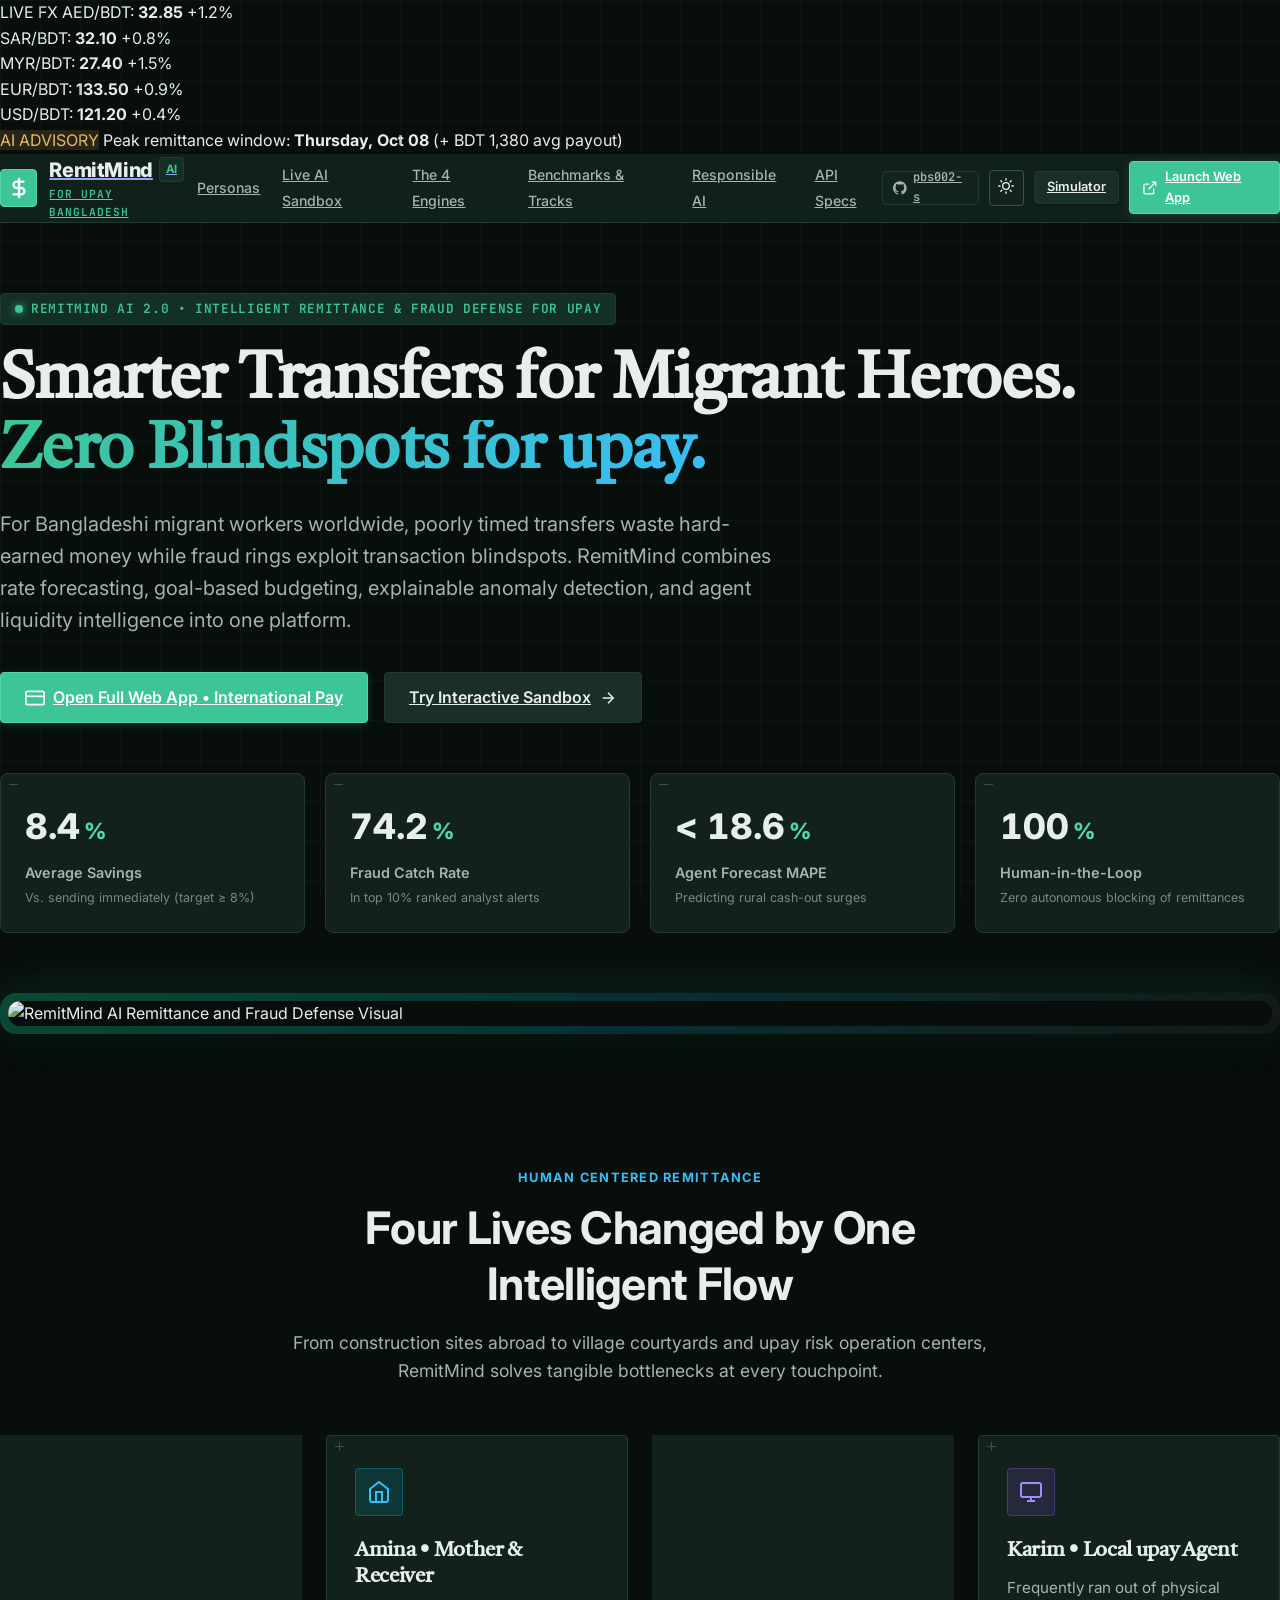
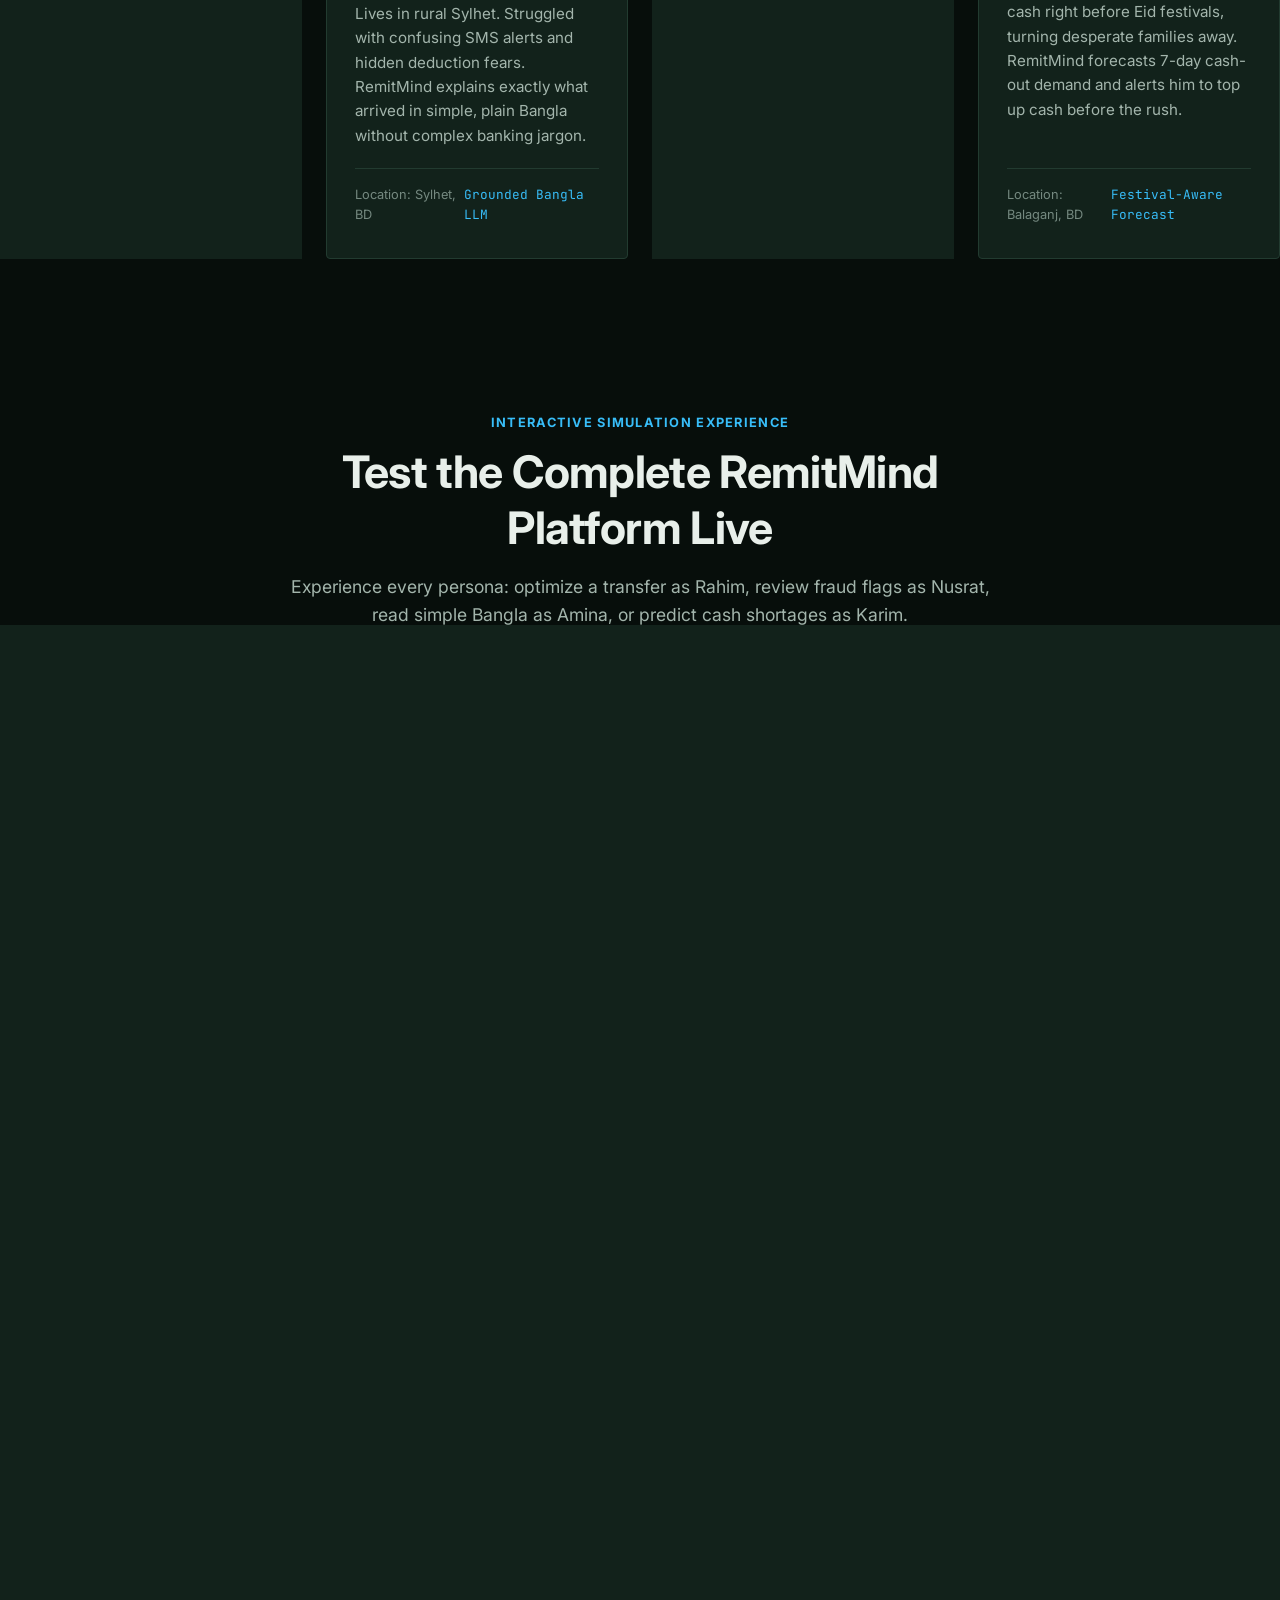
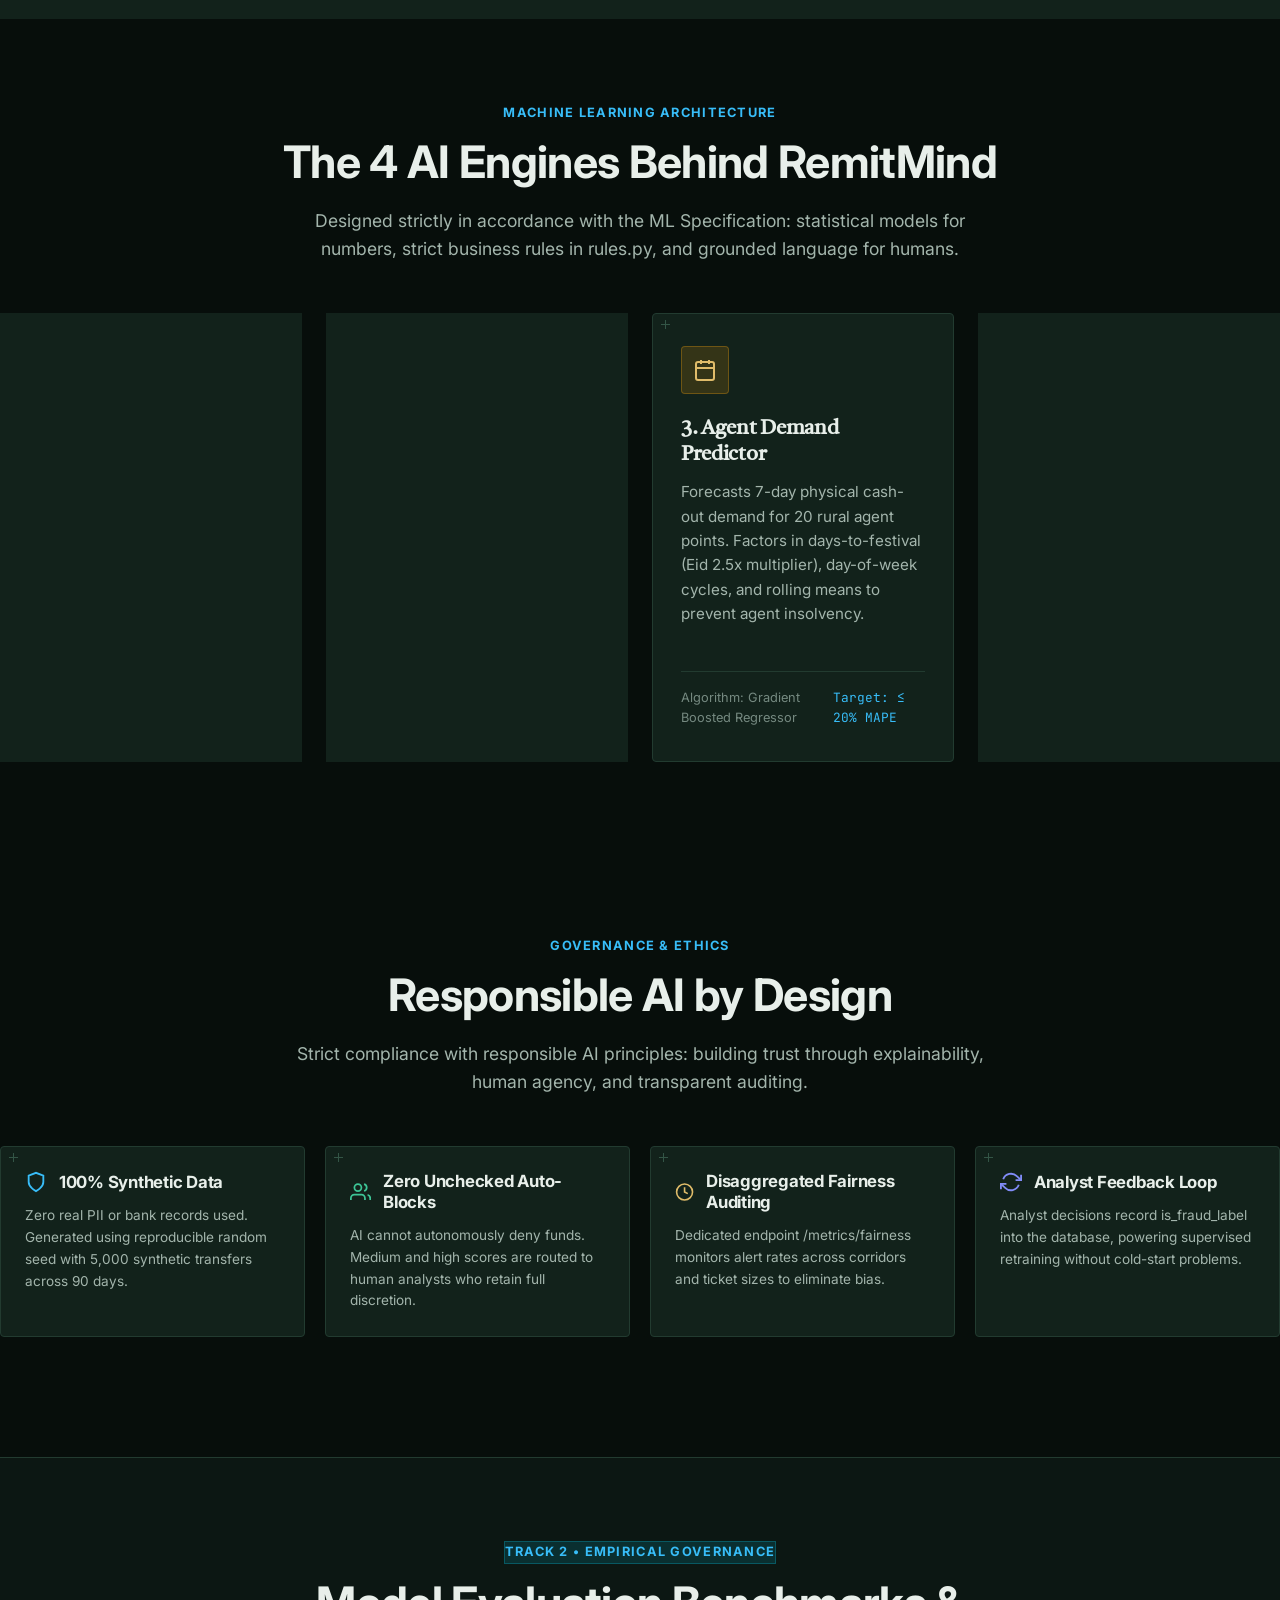
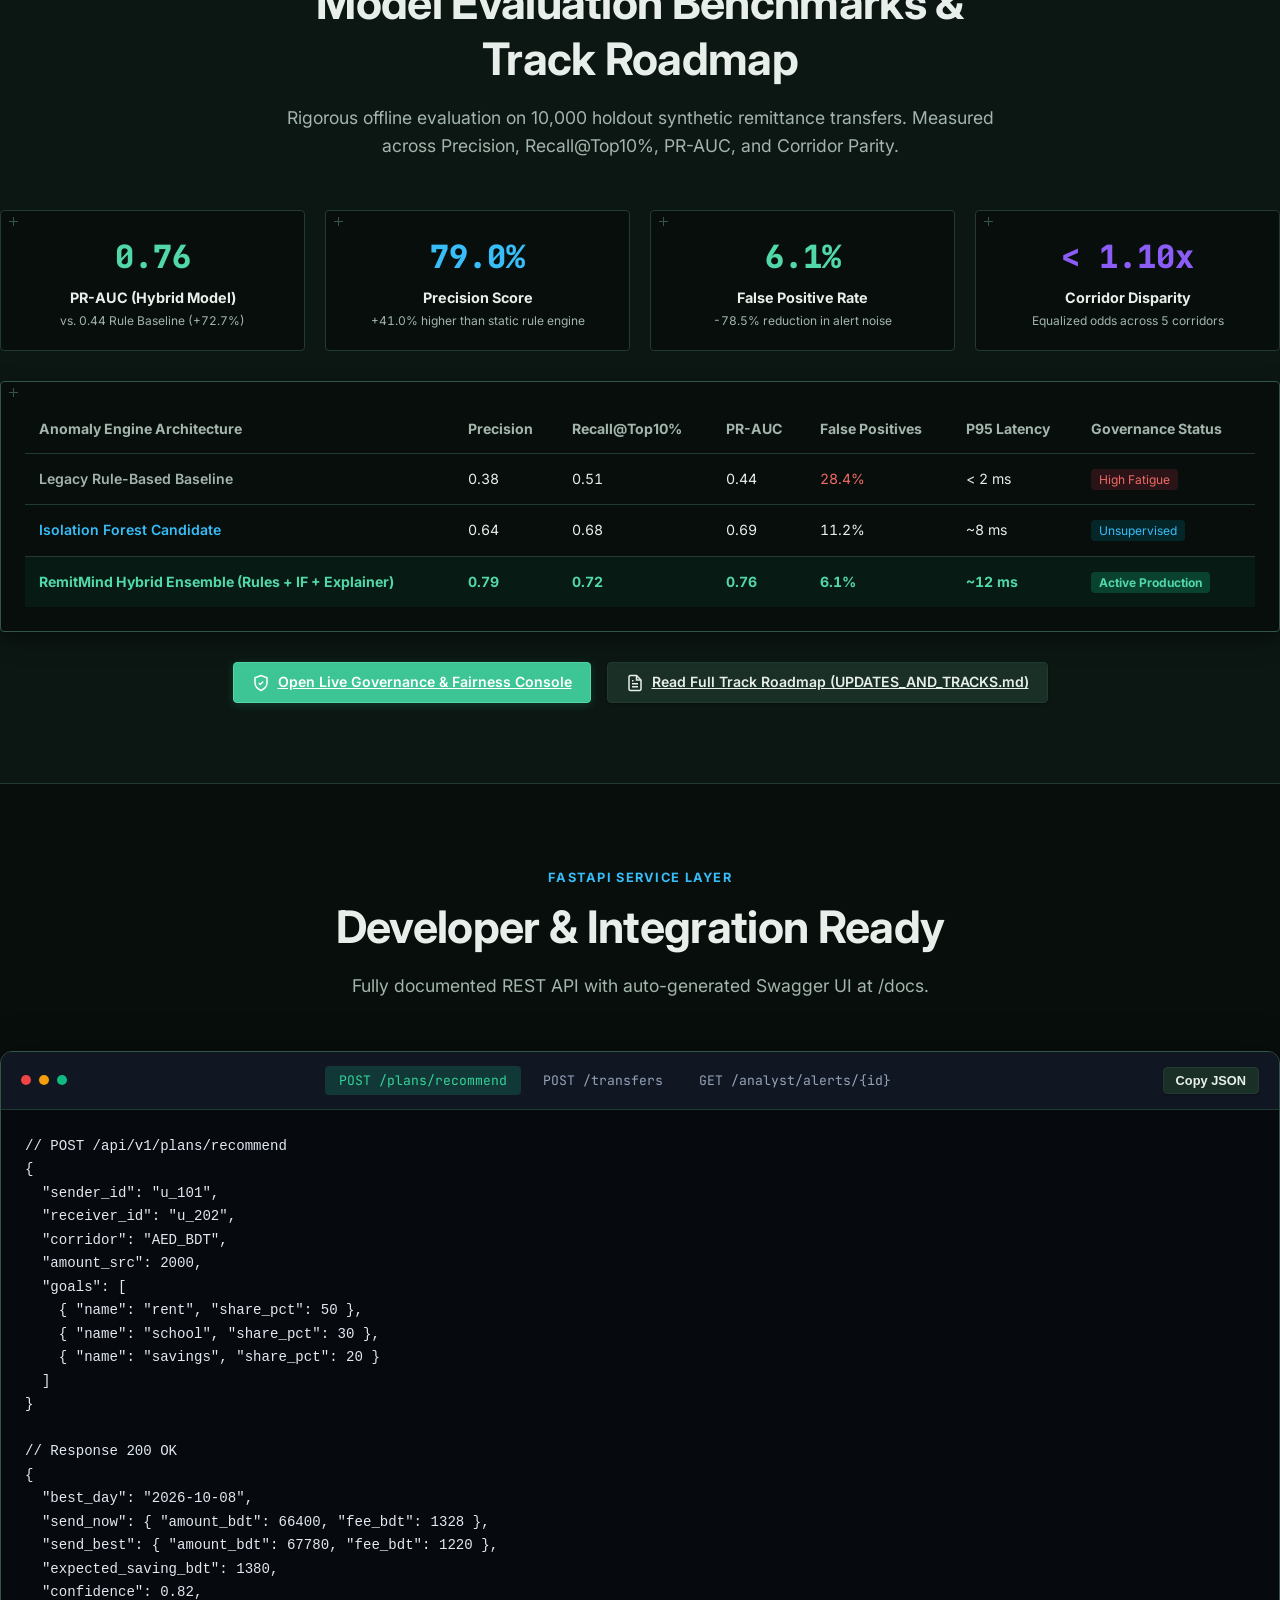
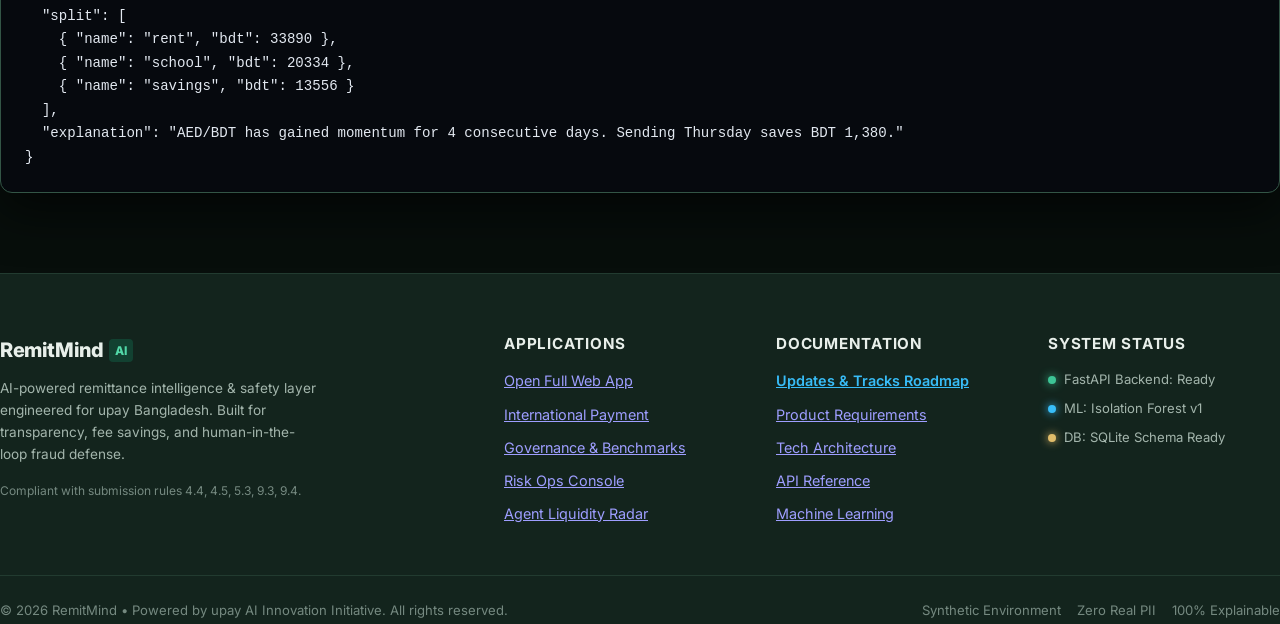
==== commit 1ecda432: "feat(ui): complete mouza sheet design transformation across app and landing pages" ====
--- a/frontend/index.html
+++ b/frontend/index.html
@@ -6,10 +6,10 @@
   <title>RemitMind | AI-Powered Remittance Intelligence & Safety Layer for upay</title>
   <meta name="description" content="RemitMind empowers Bangladeshi migrant workers and upay with AI send-plan recommendations, international payments, explainable fraud detection with zero auto-blocks, plain Bangla summaries, and agent liquidity forecasting.">
   
-  <!-- Modern Google Fonts: Outfit & Inter & JetBrains Mono -->
+  <!-- Google Fonts: Anek Bangla, Inter, JetBrains Mono, Noto Sans Bengali, Tiro Bangla (from lnd Mouza Sheet design) -->
   <link rel="preconnect" href="https://fonts.googleapis.com">
   <link rel="preconnect" href="https://fonts.gstatic.com" crossorigin>
-  <link href="https://fonts.googleapis.com/css2?family=Inter:wght@400;500;600;700&family=JetBrains+Mono:wght@400;600&family=Outfit:wght@400;500;600;700;800&display=swap" rel="stylesheet">
+  <link href="https://fonts.googleapis.com/css2?family=Anek+Bangla:wght@400;500;600;700&family=Inter:wght@400;500;600;700&family=JetBrains+Mono:wght@400;500;600;700&family=Noto+Sans+Bengali:wght@400;500;600;700&family=Tiro+Bangla:ital@0;1&display=swap" rel="stylesheet">
   
   <!-- Stylesheet -->
   <link rel="stylesheet" href="css/style.css">
@@ -40,8 +40,8 @@
           <span>USD/BDT: <strong>121.20</strong> <span class="ticker-rate-pos">+0.4%</span></span>
         </div>
         <div class="ticker-item">
-          <span class="ticker-badge" style="background:rgba(6,182,212,0.15); color:var(--ai-cyan);">AI ADVISORY</span>
-          <span>Peak remittance window detected: <strong>Thursday, Oct 08</strong> (+ BDT 1,380 avg savings)</span>
+          <span class="ticker-badge" style="background:var(--gold-100); color:var(--gold-500); border-color:var(--gold-500);">AI ADVISORY</span>
+          <span>Peak remittance window: <strong>Thursday, Oct 08</strong> (+ BDT 1,380 avg payout)</span>
         </div>
       </div>
     </div>
@@ -58,7 +58,7 @@
             </svg>
           </div>
           <div class="logo-text-group">
-            <span class="logo-title">RemitMind <span style="font-size:0.72rem; background:rgba(16,185,129,0.2); color:var(--upay-emerald-light); padding:2px 6px; border-radius:4px; font-weight:700;">AI</span></span>
+            <span class="logo-title">RemitMind <span style="font-size:0.72rem; background:var(--green-100); color:var(--green-700); border:1px solid var(--border-subtle); padding:2px 6px; border-radius:3px; font-weight:700;">AI</span></span>
             <span class="logo-subtitle">For upay Bangladesh</span>
           </div>
         </a>
@@ -73,10 +73,17 @@
         </ul>
 
         <div class="nav-actions">
+          <!-- Creator GitHub Badge (from lnd) -->
+          <a href="https://github.com/pbs002-s" target="_blank" rel="noopener noreferrer" class="creator-badge" title="Built by pbs002-s">
+            <svg width="14" height="14" viewBox="0 0 24 24" fill="currentColor">
+              <path d="M12 0C5.37 0 0 5.37 0 12c0 5.31 3.435 9.795 8.205 11.385.6.105.825-.255.825-.57 0-.285-.015-1.23-.015-2.235-3.015.555-3.795-.735-4.035-1.41-.135-.345-.72-1.41-1.23-1.695-.42-.225-1.02-.78-.015-.795.945-.015 1.62.87 1.845 1.23 1.08 1.815 2.805 1.305 3.495.99.105-.78.42-1.305.765-1.605-2.67-.3-5.46-1.335-5.46-5.925 0-1.305.465-2.385 1.23-3.225-.12-.3-.54-1.53.12-3.18 0 0 1.005-.315 3.3 1.23.96-.27 1.98-.405 3-.405s2.04.135 3 .405c2.295-1.56 3.3-1.23 3.3-1.23.66 1.65.24 2.88.12 3.18.765.84 1.23 1.905 1.23 3.225 0 4.605-2.805 5.625-5.475 5.925.435.375.81 1.095.81 2.22 0 1.605-.015 2.895-.015 3.3 0 .315.225.69.825.57A12.02 12.02 0 0024 12c0-6.63-5.37-12-12-12z"/>
+            </svg>
+            <span class="mono">pbs002-s</span>
+          </a>
+
           <!-- Light / Dark Mode Toggle Button -->
           <button class="theme-toggle-btn" id="theme-toggle-btn" title="Toggle Light / Dark Mode" aria-label="Toggle theme">
             <span id="theme-icon-container">
-              <!-- Injected by app.js: Sun or Moon icon -->
               <svg width="18" height="18" viewBox="0 0 24 24" fill="none" stroke="currentColor" stroke-width="2" stroke-linecap="round" stroke-linejoin="round">
                 <circle cx="12" cy="12" r="5"></circle>
                 <line x1="12" y1="1" x2="12" y2="3"></line>
@@ -111,7 +118,7 @@
         <span>RemitMind AI 2.0 &bull; Intelligent Remittance & Fraud Defense for upay</span>
       </div>
 
-      <h1 class="hero-title" id="main-heading">
+      <h1 class="hero-title sheet-title" id="main-heading">
         Smarter Transfers for Migrant Heroes. <br>
         <span class="text-gradient-emerald">Zero Blindspots for upay.</span>
       </h1>
@@ -133,28 +140,28 @@
         </a>
       </div>
 
-      <!-- Core Impact Metrics -->
+      <!-- Core Impact Metrics with Mouza Sheet Registration Marks -->
       <div class="stats-grid" id="stats-overview">
-        <div class="stat-card" id="stat-fees">
-          <div class="stat-number">8.4<span>%</span></div>
+        <div class="stat-card reg-mark" id="stat-fees">
+          <div class="stat-number tnum">8.4<span>%</span></div>
           <div class="stat-label">Average Savings</div>
           <div class="stat-caption">Vs. sending immediately (target &ge; 8%)</div>
         </div>
 
-        <div class="stat-card" id="stat-recall">
-          <div class="stat-number">74.2<span>%</span></div>
+        <div class="stat-card reg-mark" id="stat-recall">
+          <div class="stat-number tnum">74.2<span>%</span></div>
           <div class="stat-label">Fraud Catch Rate</div>
           <div class="stat-caption">In top 10% ranked analyst alerts</div>
         </div>
 
-        <div class="stat-card" id="stat-mape">
-          <div class="stat-number">&lt; 18.6<span>%</span></div>
+        <div class="stat-card reg-mark" id="stat-mape">
+          <div class="stat-number tnum">&lt; 18.6<span>%</span></div>
           <div class="stat-label">Agent Forecast MAPE</div>
           <div class="stat-caption">Predicting rural cash-out surges</div>
         </div>
 
-        <div class="stat-card" id="stat-oversight">
-          <div class="stat-number">100<span>%</span></div>
+        <div class="stat-card reg-mark" id="stat-oversight">
+          <div class="stat-number tnum">100<span>%</span></div>
           <div class="stat-label">Human-in-the-Loop</div>
           <div class="stat-caption">Zero autonomous blocking of remittances</div>
         </div>
@@ -195,7 +202,7 @@
 
     <div class="pillars-grid" id="personas-grid">
       <!-- Persona 1: Sender Rahim -->
-      <div class="pillar-card" id="persona-sender">
+      <div class="pillar-card reg-mark" id="persona-sender">
         <div class="pillar-icon emerald">
           <svg width="24" height="24" viewBox="0 0 24 24" fill="none" stroke="currentColor" stroke-width="2"><path d="M22 2L11 13M22 2l-7 20-4-9-9-4 20-7z"/></svg>
         </div>
@@ -210,7 +217,7 @@
       </div>
 
       <!-- Persona 2: Receiver Amina -->
-      <div class="pillar-card" id="persona-receiver">
+      <div class="pillar-card reg-mark" id="persona-receiver">
         <div class="pillar-icon cyan">
           <svg width="24" height="24" viewBox="0 0 24 24" fill="none" stroke="currentColor" stroke-width="2"><path d="M3 9l9-7 9 7v11a2 2 0 0 1-2 2H5a2 2 0 0 1-2-2z"/><polyline points="9 22 9 12 15 12 15 22"/></svg>
         </div>
@@ -225,7 +232,7 @@
       </div>
 
       <!-- Persona 3: Risk Analyst Nusrat -->
-      <div class="pillar-card" id="persona-analyst">
+      <div class="pillar-card reg-mark" id="persona-analyst">
         <div class="pillar-icon amber">
           <svg width="24" height="24" viewBox="0 0 24 24" fill="none" stroke="currentColor" stroke-width="2"><path d="M12 22s8-4 8-10V5l-8-3-8 3v7c0 6 8 10 8 10z"/></svg>
         </div>
@@ -240,7 +247,7 @@
       </div>
 
       <!-- Persona 4: Agent Karim -->
-      <div class="pillar-card" id="persona-agent">
+      <div class="pillar-card reg-mark" id="persona-agent">
         <div class="pillar-icon purple">
           <svg width="24" height="24" viewBox="0 0 24 24" fill="none" stroke="currentColor" stroke-width="2"><rect x="2" y="3" width="20" height="14" rx="2" ry="2"/><line x1="8" y1="21" x2="16" y2="21"/><line x1="12" y1="17" x2="12" y2="21"/></svg>
         </div>
@@ -265,7 +272,7 @@
         <p class="section-desc">Experience every persona: optimize a transfer as Rahim, review fraud flags as Nusrat, read simple Bangla as Amina, or predict cash shortages as Karim.</p>
       </div>
 
-      <div class="sandbox-container" id="sandbox-wrapper">
+      <div class="sandbox-container reg-mark" id="sandbox-wrapper">
         <!-- Tabs Header -->
         <div class="sandbox-tabs" id="sandbox-nav-tabs">
           <button class="sandbox-tab-btn active" data-tab="sender" onclick="switchSandboxTab('sender')">
@@ -297,7 +304,7 @@
         <div class="sandbox-panel active" id="panel-sender">
           <div class="sandbox-grid">
             <!-- Left: Inputs -->
-            <div class="control-card">
+            <div class="control-card reg-mark">
               <h4 class="control-title">
                 <svg width="20" height="20" viewBox="0 0 24 24" fill="none" stroke="currentColor" stroke-width="2"><circle cx="12" cy="12" r="10"/><polygon points="16.24 7.76 14.12 14.12 7.76 16.24 9.88 9.88 16.24 7.76"/></svg>
                 <span>Transfer Configuration</span>
@@ -335,7 +342,7 @@
                   <div class="goal-item">
                     <div class="goal-item-header">
                       <span style="color:var(--ai-indigo);">House Rent & Utilities</span>
-                      <span id="val-rent">50%</span>
+                      <span id="val-rent" class="tnum">50%</span>
                     </div>
                     <input type="range" id="goal-rent" class="range-slider" value="50" min="0" max="100">
                   </div>
@@ -343,7 +350,7 @@
                   <div class="goal-item">
                     <div class="goal-item-header">
                       <span style="color:var(--upay-emerald);">Children Education</span>
-                      <span id="val-school">30%</span>
+                      <span id="val-school" class="tnum">30%</span>
                     </div>
                     <input type="range" id="goal-school" class="range-slider" value="30" min="0" max="100">
                   </div>
@@ -351,7 +358,7 @@
                   <div class="goal-item">
                     <div class="goal-item-header">
                       <span style="color:var(--accent-amber);">Emergency Savings</span>
-                      <span id="val-savings">20%</span>
+                      <span id="val-savings" class="tnum">20%</span>
                     </div>
                     <input type="range" id="goal-savings" class="range-slider" value="20" min="0" max="100">
                   </div>
@@ -373,18 +380,18 @@
             </div>
 
             <!-- Right: Real-time Recommendations -->
-            <div class="result-card">
+            <div class="result-card reg-mark">
               <div class="comparison-container">
                 <div class="compare-box baseline">
                   <span class="compare-tag" style="color:var(--text-muted);">Send Immediately</span>
-                  <div class="compare-val" id="disp-send-now">BDT 66,400</div>
-                  <span style="font-size:0.75rem; color:var(--text-secondary);">Fee: 2.0% | Rate: 32.85</span>
+                  <div class="compare-val tnum" id="disp-send-now">BDT 66,400</div>
+                  <span style="font-size:0.75rem; color:var(--text-secondary);" class="tnum">Fee: 2.0% | Rate: 32.85</span>
                 </div>
 
                 <div class="compare-box highlight">
                   <span class="compare-tag" style="color:var(--upay-emerald-light);" id="disp-best-day-name">Send on Thu (Oct 08)</span>
-                  <div class="compare-val" id="disp-send-best" style="color:var(--upay-emerald-light);">BDT 67,780</div>
-                  <div class="compare-saving-badge" id="disp-net-savings">+ BDT 1,380 Saved</div>
+                  <div class="compare-val tnum" id="disp-send-best" style="color:var(--upay-emerald-light);">BDT 67,780</div>
+                  <div class="compare-saving-badge tnum" id="disp-net-savings">+ BDT 1,380 Saved</div>
                 </div>
               </div>
 
@@ -445,7 +452,7 @@
         <!-- PANEL 2: ANALYST QUEUE (Nusrat) -->
         <div class="sandbox-panel" id="panel-analyst">
           <div class="sandbox-grid">
-            <div class="control-card">
+            <div class="control-card reg-mark">
               <h4 class="control-title">
                 <svg width="20" height="20" viewBox="0 0 24 24" fill="none" stroke="currentColor" stroke-width="2"><path d="M14 2H6a2 2 0 0 0-2 2v16a2 2 0 0 0 2 2h12a2 2 0 0 0 2-2V8z"/><polyline points="14 2 14 8 20 8"/><line x1="16" y1="13" x2="8" y2="13"/><line x1="16" y1="17" x2="8" y2="17"/></svg>
                 <span>Select Injected Test Scenario</span>
@@ -458,7 +465,7 @@
                   <span class="pulse-dot" style="background:var(--upay-emerald); box-shadow:0 0 6px var(--upay-emerald);"></span>
                   <div>
                     <div style="font-weight:700;">Scenario A: Normal Expat Transfer</div>
-                    <div style="font-size:0.75rem; color:var(--text-muted);">Score ~14 &bull; Rahim to wife &bull; Instant Pass</div>
+                    <div style="font-size:0.75rem; color:var(--text-muted);" class="tnum">Score ~14 &bull; Rahim to wife &bull; Instant Pass</div>
                   </div>
                 </button>
 
@@ -466,7 +473,7 @@
                   <span class="pulse-dot" style="background:var(--accent-amber); box-shadow:0 0 6px var(--accent-amber);"></span>
                   <div>
                     <div style="font-weight:700;">Scenario B: Mule Ring Velocity Spike</div>
-                    <div style="font-size:0.75rem; color:var(--text-muted);">Score 78 &bull; 3 bursts in 45m &bull; Flagged</div>
+                    <div style="font-size:0.75rem; color:var(--text-muted);" class="tnum">Score 78 &bull; 3 bursts in 45m &bull; Flagged</div>
                   </div>
                 </button>
 
@@ -474,23 +481,23 @@
                   <span class="pulse-dot" style="background:var(--accent-rose); box-shadow:0 0 6px var(--accent-rose);"></span>
                   <div>
                     <div style="font-weight:700;">Scenario C: Account Takeover Attempt</div>
-                    <div style="font-size:0.75rem; color:var(--text-muted);">Score 89 &bull; New device at 3 AM &bull; Flagged</div>
+                    <div style="font-size:0.75rem; color:var(--text-muted);" class="tnum">Score 89 &bull; New device at 3 AM &bull; Flagged</div>
                   </div>
                 </button>
               </div>
 
               <div style="margin-top:24px; padding:16px; background:var(--bg-darkest); border-radius:var(--radius-sm); border:1px solid var(--border-subtle);">
                 <div style="font-size:0.82rem; font-weight:700; color:var(--text-secondary); margin-bottom:6px;">TRANSACTION METADATA</div>
-                <div id="risk-tx-info" style="font-size:0.88rem; color:var(--text-primary);">
+                <div id="risk-tx-info" style="font-size:0.88rem; color:var(--text-primary);" class="tnum">
                   <strong>New Expat Account #8812</strong> &rarr; <strong>First-Time Receiver #904</strong> (AED 2,800)
                 </div>
               </div>
             </div>
 
-            <div class="result-card">
+            <div class="result-card reg-mark">
               <div class="risk-meter-container">
                 <div class="risk-dial high" id="risk-dial-indicator">
-                  <div class="risk-score-num" id="risk-score-display">78</div>
+                  <div class="risk-score-num tnum mono" id="risk-score-display">78</div>
                   <div class="risk-score-label">Risk Index</div>
                 </div>
 
@@ -548,7 +555,7 @@
         <!-- PANEL 3: RECEIVER PORTAL (Amina) -->
         <div class="sandbox-panel" id="panel-receiver">
           <div class="sandbox-grid">
-            <div class="control-card">
+            <div class="control-card reg-mark">
               <h4 class="control-title">
                 <svg width="20" height="20" viewBox="0 0 24 24" fill="none" stroke="currentColor" stroke-width="2"><circle cx="12" cy="12" r="10"/><line x1="2" y1="12" x2="22" y2="12"/><path d="M12 2a15.3 15.3 0 0 1 4 10 15.3 15.3 0 0 1-4 10 15.3 15.3 0 0 1-4-10 15.3 15.3 0 0 1 4-10z"/></svg>
                 <span>ভাষা ও বিজ্ঞপ্তি সেটিংস</span>
@@ -581,18 +588,18 @@
               </div>
             </div>
 
-            <div class="result-card bangla-card">
+            <div class="result-card bangla-card reg-mark">
               <div style="display:flex; justify-content:space-between; align-items:center;">
                 <span class="ticker-badge">upay রেমিট্যান্স নোটিফিকেশন</span>
                 <span style="font-size:0.75rem; color:var(--text-secondary);">আজ বিকাল ৪:২০</span>
               </div>
 
-              <h3 id="rcv-title" style="margin-top:14px; font-size:1.4rem; color:var(--text-primary);">
+              <h3 id="rcv-title" class="sheet-title" style="margin-top:14px; font-size:1.4rem; color:var(--text-primary);">
                 টাকা আসার সহজ বিবরণ (upay রেমিট্যান্স)
               </h3>
 
               <div class="bangla-highlight" id="rcv-summary-text">
-                আপনার কাছে দুবাই থেকে রহিম ভাইয়ের পাঠানো মোট <span style="color:var(--upay-emerald-light);">৬৭,৭৮০ টাকা</span> নিরাপদে পৌঁছেছে।
+                আপনার কাছে দুবাই থেকে রহিম ভাইয়ের পাঠানো মোট <span style="color:var(--upay-emerald-light);" class="tnum">৬৭,৭৮০ টাকা</span> নিরাপদে পৌঁছেছে।
               </div>
 
               <div id="rcv-fee-info" style="font-size:0.85rem; color:var(--text-secondary); margin-bottom:18px;">
@@ -606,15 +613,15 @@
                 <ul style="list-style:none; display:flex; flex-direction:column; gap:8px; font-size:0.88rem;">
                   <li style="display:flex; justify-content:space-between;">
                     <span>ঘরভাড়া ও সংসার খরচ (৫০%)</span>
-                    <strong>৳৩৩,৮৯০</strong>
+                    <strong class="tnum">৳৩৩,৮৯০</strong>
                   </li>
                   <li style="display:flex; justify-content:space-between;">
                     <span>ছেলেমেয়ের স্কুলের ফি (৩০%)</span>
-                    <strong>৳২০,৩৩৪</strong>
+                    <strong class="tnum">৳২০,৩৩৪</strong>
                   </li>
                   <li style="display:flex; justify-content:space-between;">
                     <span>ভবিষ্যতের জন্য সঞ্চয় (২০%)</span>
-                    <strong>৳১৩,৫৫৬</strong>
+                    <strong class="tnum">৳১৩,৫৫৬</strong>
                   </li>
                 </ul>
               </div>
@@ -630,7 +637,7 @@
         <!-- PANEL 4: AGENT FORECAST (Karim) -->
         <div class="sandbox-panel" id="panel-agent">
           <div class="sandbox-grid">
-            <div class="control-card">
+            <div class="control-card reg-mark">
               <h4 class="control-title">
                 <svg width="20" height="20" viewBox="0 0 24 24" fill="none" stroke="currentColor" stroke-width="2"><rect x="2" y="7" width="20" height="14" rx="2" ry="2"/><path d="M16 21V5a2 2 0 0 0-2-2h-4a2 2 0 0 0-2 2v16"/></svg>
                 <span>Agent Point Cash Management</span>
@@ -647,7 +654,7 @@
               <div class="form-group">
                 <label for="agent-cash-slider" class="form-label">
                   <span>Current Physical Cash-on-Hand</span>
-                  <span id="agent-cash-val" style="color:var(--upay-gold); font-weight:700;">BDT 300,000</span>
+                  <span id="agent-cash-val" class="mono tnum" style="color:var(--upay-gold); font-weight:700;">BDT 300,000</span>
                 </label>
                 <input type="range" id="agent-cash-slider" class="range-slider" min="50000" max="600000" step="10000" value="300000">
               </div>
@@ -667,7 +674,7 @@
               </button>
             </div>
 
-            <div class="result-card">
+            <div class="result-card reg-mark">
               <div style="display:flex; justify-content:space-between; align-items:center; margin-bottom:12px;">
                 <h4 style="font-size:1.1rem;">7-Day Projected Cash-Out Demand</h4>
                 <span style="font-size:0.75rem; color:var(--text-muted);">Model: Gradient Boosted Regressor</span>
@@ -740,7 +747,7 @@
       </div>
 
       <div class="pillars-grid">
-        <div class="pillar-card">
+        <div class="pillar-card reg-mark">
           <div class="pillar-icon emerald">
             <svg width="24" height="24" viewBox="0 0 24 24" fill="none" stroke="currentColor" stroke-width="2"><polyline points="23 6 13.5 15.5 8.5 10.5 1 18"/><polyline points="17 6 23 6 23 12"/></svg>
           </div>
@@ -754,7 +761,7 @@
           </div>
         </div>
 
-        <div class="pillar-card">
+        <div class="pillar-card reg-mark">
           <div class="pillar-icon cyan">
             <svg width="24" height="24" viewBox="0 0 24 24" fill="none" stroke="currentColor" stroke-width="2"><circle cx="12" cy="12" r="10"/><path d="M12 8v4l3 3"/></svg>
           </div>
@@ -768,7 +775,7 @@
           </div>
         </div>
 
-        <div class="pillar-card">
+        <div class="pillar-card reg-mark">
           <div class="pillar-icon amber">
             <svg width="24" height="24" viewBox="0 0 24 24" fill="none" stroke="currentColor" stroke-width="2"><rect x="3" y="4" width="18" height="18" rx="2" ry="2"/><line x1="16" y1="2" x2="16" y2="6"/><line x1="8" y1="2" x2="8" y2="6"/><line x1="3" y1="10" x2="21" y2="10"/></svg>
           </div>
@@ -782,7 +789,7 @@
           </div>
         </div>
 
-        <div class="pillar-card">
+        <div class="pillar-card reg-mark">
           <div class="pillar-icon purple">
             <svg width="24" height="24" viewBox="0 0 24 24" fill="none" stroke="currentColor" stroke-width="2"><path d="M21 11.5a8.38 8.38 0 0 1-.9 3.8 8.5 8.5 0 0 1-7.6 4.7 8.38 8.38 0 0 1-3.8-.9L3 21l1.9-5.7a8.38 8.38 0 0 1-.9-3.8 8.5 8.5 0 0 1 4.7-7.6 8.38 8.38 0 0 1 3.8-.9h.5a8.48 8.48 0 0 1 8 8v.5z"/></svg>
           </div>
@@ -809,7 +816,7 @@
       </div>
 
       <div class="ethics-grid">
-        <div class="ethics-card">
+        <div class="ethics-card reg-mark">
           <div class="ethics-card-header">
             <svg width="22" height="22" viewBox="0 0 24 24" fill="none" stroke="var(--ai-cyan)" stroke-width="2"><path d="M12 22s8-4 8-10V5l-8-3-8 3v7c0 6 8 10 8 10z"/></svg>
             <h4 class="ethics-card-title">100% Synthetic Data</h4>
@@ -819,7 +826,7 @@
           </p>
         </div>
 
-        <div class="ethics-card">
+        <div class="ethics-card reg-mark">
           <div class="ethics-card-header">
             <svg width="22" height="22" viewBox="0 0 24 24" fill="none" stroke="var(--upay-emerald)" stroke-width="2"><path d="M17 21v-2a4 4 0 0 0-4-4H5a4 4 0 0 0-4 4v2"/><circle cx="9" cy="7" r="4"/><path d="M23 21v-2a4 4 0 0 0-3-3.87"/><path d="M16 3.13a4 4 0 0 1 0 7.75"/></svg>
             <h4 class="ethics-card-title">Zero Unchecked Auto-Blocks</h4>
@@ -829,7 +836,7 @@
           </p>
         </div>
 
-        <div class="ethics-card">
+        <div class="ethics-card reg-mark">
           <div class="ethics-card-header">
             <svg width="22" height="22" viewBox="0 0 24 24" fill="none" stroke="var(--accent-amber)" stroke-width="2"><circle cx="12" cy="12" r="10"/><path d="M12 6v6l4 2"/></svg>
             <h4 class="ethics-card-title">Disaggregated Fairness Auditing</h4>
@@ -839,7 +846,7 @@
           </p>
         </div>
 
-        <div class="ethics-card">
+        <div class="ethics-card reg-mark">
           <div class="ethics-card-header">
             <svg width="22" height="22" viewBox="0 0 24 24" fill="none" stroke="var(--ai-indigo)" stroke-width="2"><polyline points="23 4 23 10 17 10"/><polyline points="1 20 1 14 7 14"/><path d="M3.51 9a9 9 0 0 1 14.85-3.36L23 10M1 14l4.64 4.36A9 9 0 0 0 20.49 15"/></svg>
             <h4 class="ethics-card-title">Analyst Feedback Loop</h4>
@@ -863,30 +870,30 @@
 
       <!-- Top Benchmark Stats -->
       <div style="display:grid; grid-template-columns:repeat(auto-fit, minmax(220px, 1fr)); gap:20px; margin-bottom:30px;">
-        <div style="background:var(--bg-darkest); border:1px solid var(--border-subtle); border-radius:var(--radius-md); padding:20px; text-align:center;">
-          <div style="font-size:2rem; font-weight:800; color:var(--upay-emerald-light); font-family:var(--font-mono);">0.76</div>
+        <div class="reg-mark" style="background:var(--bg-darkest); border:1px solid var(--border-subtle); border-radius:var(--radius-sm); padding:20px; text-align:center;">
+          <div class="mono tnum" style="font-size:2rem; font-weight:800; color:var(--upay-emerald-light); font-family:var(--font-mono);">0.76</div>
           <div style="font-size:0.9rem; font-weight:700; color:var(--text-primary); margin-top:4px;">PR-AUC (Hybrid Model)</div>
-          <div style="font-size:0.75rem; color:var(--text-secondary); margin-top:2px;">vs. 0.44 Rule Baseline (+72.7%)</div>
-        </div>
-        <div style="background:var(--bg-darkest); border:1px solid var(--border-subtle); border-radius:var(--radius-md); padding:20px; text-align:center;">
-          <div style="font-size:2rem; font-weight:800; color:var(--ai-cyan); font-family:var(--font-mono);">79.0%</div>
+          <div class="tnum" style="font-size:0.75rem; color:var(--text-secondary); margin-top:2px;">vs. 0.44 Rule Baseline (+72.7%)</div>
+        </div>
+        <div class="reg-mark" style="background:var(--bg-darkest); border:1px solid var(--border-subtle); border-radius:var(--radius-sm); padding:20px; text-align:center;">
+          <div class="mono tnum" style="font-size:2rem; font-weight:800; color:var(--ai-cyan); font-family:var(--font-mono);">79.0%</div>
           <div style="font-size:0.9rem; font-weight:700; color:var(--text-primary); margin-top:4px;">Precision Score</div>
-          <div style="font-size:0.75rem; color:var(--text-secondary); margin-top:2px;">+41.0% higher than static rule engine</div>
-        </div>
-        <div style="background:var(--bg-darkest); border:1px solid var(--border-subtle); border-radius:var(--radius-md); padding:20px; text-align:center;">
-          <div style="font-size:2rem; font-weight:800; color:var(--upay-emerald-light); font-family:var(--font-mono);">6.1%</div>
+          <div class="tnum" style="font-size:0.75rem; color:var(--text-secondary); margin-top:2px;">+41.0% higher than static rule engine</div>
+        </div>
+        <div class="reg-mark" style="background:var(--bg-darkest); border:1px solid var(--border-subtle); border-radius:var(--radius-sm); padding:20px; text-align:center;">
+          <div class="mono tnum" style="font-size:2rem; font-weight:800; color:var(--upay-emerald-light); font-family:var(--font-mono);">6.1%</div>
           <div style="font-size:0.9rem; font-weight:700; color:var(--text-primary); margin-top:4px;">False Positive Rate</div>
-          <div style="font-size:0.75rem; color:var(--text-secondary); margin-top:2px;">-78.5% reduction in alert noise</div>
-        </div>
-        <div style="background:var(--bg-darkest); border:1px solid var(--border-subtle); border-radius:var(--radius-md); padding:20px; text-align:center;">
-          <div style="font-size:2rem; font-weight:800; color:var(--accent-purple, #8b5cf6); font-family:var(--font-mono);">&lt; 1.10x</div>
+          <div class="tnum" style="font-size:0.75rem; color:var(--text-secondary); margin-top:2px;">-78.5% reduction in alert noise</div>
+        </div>
+        <div class="reg-mark" style="background:var(--bg-darkest); border:1px solid var(--border-subtle); border-radius:var(--radius-sm); padding:20px; text-align:center;">
+          <div class="mono tnum" style="font-size:2rem; font-weight:800; color:var(--accent-purple, #8b5cf6); font-family:var(--font-mono);">&lt; 1.10x</div>
           <div style="font-size:0.9rem; font-weight:700; color:var(--text-primary); margin-top:4px;">Corridor Disparity</div>
-          <div style="font-size:0.75rem; color:var(--text-secondary); margin-top:2px;">Equalized odds across 5 corridors</div>
+          <div class="tnum" style="font-size:0.75rem; color:var(--text-secondary); margin-top:2px;">Equalized odds across 5 corridors</div>
         </div>
       </div>
 
       <!-- Comparative Table & Summary -->
-      <div style="background:var(--bg-darkest); border:1px solid var(--border-medium); border-radius:var(--radius-lg); padding:24px; margin-bottom:30px; box-shadow:var(--shadow-md);">
+      <div class="reg-mark" style="background:var(--bg-darkest); border:1px solid var(--border-medium); border-radius:var(--radius-sm); padding:24px; margin-bottom:30px; box-shadow:var(--shadow-md);">
         <div style="overflow-x:auto;">
           <table style="width:100%; border-collapse:collapse; font-size:0.88rem; text-align:left;">
             <thead>
@@ -903,29 +910,29 @@
             <tbody>
               <tr style="border-bottom:1px solid var(--border-subtle);">
                 <td style="padding:14px; font-weight:600; color:var(--text-secondary);">Legacy Rule-Based Baseline</td>
-                <td style="padding:14px;">0.38</td>
-                <td style="padding:14px;">0.51</td>
-                <td style="padding:14px;">0.44</td>
-                <td style="padding:14px; color:var(--accent-rose);">28.4%</td>
-                <td style="padding:14px;">&lt; 2 ms</td>
+                <td style="padding:14px;" class="tnum">0.38</td>
+                <td style="padding:14px;" class="tnum">0.51</td>
+                <td style="padding:14px;" class="tnum">0.44</td>
+                <td style="padding:14px; color:var(--accent-rose);" class="tnum">28.4%</td>
+                <td style="padding:14px;" class="tnum">&lt; 2 ms</td>
                 <td style="padding:14px;"><span style="background:rgba(244,63,94,0.15); color:var(--accent-rose); padding:3px 8px; border-radius:4px; font-size:0.75rem;">High Fatigue</span></td>
               </tr>
               <tr style="border-bottom:1px solid var(--border-subtle);">
                 <td style="padding:14px; font-weight:600; color:var(--ai-cyan);">Isolation Forest Candidate</td>
-                <td style="padding:14px;">0.64</td>
-                <td style="padding:14px;">0.68</td>
-                <td style="padding:14px;">0.69</td>
-                <td style="padding:14px;">11.2%</td>
-                <td style="padding:14px;">~8 ms</td>
+                <td style="padding:14px;" class="tnum">0.64</td>
+                <td style="padding:14px;" class="tnum">0.68</td>
+                <td style="padding:14px;" class="tnum">0.69</td>
+                <td style="padding:14px;" class="tnum">11.2%</td>
+                <td style="padding:14px;" class="tnum">~8 ms</td>
                 <td style="padding:14px;"><span style="background:rgba(6,182,212,0.15); color:var(--ai-cyan); padding:3px 8px; border-radius:4px; font-size:0.75rem;">Unsupervised</span></td>
               </tr>
               <tr style="background:rgba(16,185,129,0.08);">
                 <td style="padding:14px; font-weight:700; color:var(--upay-emerald-light);">RemitMind Hybrid Ensemble (Rules + IF + Explainer)</td>
-                <td style="padding:14px; font-weight:700; color:var(--upay-emerald-light);">0.79</td>
-                <td style="padding:14px; font-weight:700; color:var(--upay-emerald-light);">0.72</td>
-                <td style="padding:14px; font-weight:700; color:var(--upay-emerald-light);">0.76</td>
-                <td style="padding:14px; font-weight:700; color:var(--upay-emerald-light);">6.1%</td>
-                <td style="padding:14px; font-weight:700; color:var(--upay-emerald-light);">~12 ms</td>
+                <td style="padding:14px; font-weight:700; color:var(--upay-emerald-light);" class="tnum">0.79</td>
+                <td style="padding:14px; font-weight:700; color:var(--upay-emerald-light);" class="tnum">0.72</td>
+                <td style="padding:14px; font-weight:700; color:var(--upay-emerald-light);" class="tnum">0.76</td>
+                <td style="padding:14px; font-weight:700; color:var(--upay-emerald-light);" class="tnum">6.1%</td>
+                <td style="padding:14px; font-weight:700; color:var(--upay-emerald-light);" class="tnum">~12 ms</td>
                 <td style="padding:14px;"><span style="background:rgba(16,185,129,0.25); color:var(--upay-emerald-light); padding:3px 8px; border-radius:4px; font-size:0.75rem; font-weight:700;">Active Production</span></td>
               </tr>
             </tbody>
--- a/frontend/css/style.css
+++ b/frontend/css/style.css
@@ -0,0 +1,1696 @@
+/* ==========================================================================
+   RemitMind - AI-Powered Remittance Intelligence & Safety Layer for upay
+   Design System: Dignified Official Registry & Voucher Sheet Aesthetics
+   Inspired by Bangladesh Digital Land & Judicial Mouza Sheet (lnd)
+   Palette: Bangladesh Green, Judicial Navy, Warm Gold, Seal Red, Warm Paper
+   Zero Emojis - Vector Iconography - Strict Light/Dark Mode Contrast
+   ========================================================================== */
+
+@import url('https://fonts.googleapis.com/css2?family=Anek+Bangla:wght@400;500;600;700&family=Inter:wght@400;500;600;700&family=JetBrains+Mono:wght@400;500;600;700&family=Noto+Sans+Bengali:wght@400;500;600;700&family=Tiro+Bangla:ital@0;1&display=swap');
+
+:root {
+  /* ============================================================
+     Dark Mode: "Negative Print" (lnd standard)
+     ============================================================ */
+  --paper: #0C1713;
+  --surface: #13241D;
+  --ground: #0C1713;
+  --ground-sunk: #070E0B;
+  --sheet: #13241D;
+  --sheet-raised: #1A2F26;
+
+  --line: #223B30;
+  --line-strong: #335546;
+  --line-hair: #182C24;
+
+  --ink: #E8EFEA;
+  --ink-2: #A3B5AC;
+  --ink-3: #758980;
+  --ink-900: #E8EFEA;
+  --ink-600: #A3B5AC;
+  --ink-300: #758980;
+
+  /* Official Bangladesh Green */
+  --green-900: #07120D;
+  --green-700: #3DC596;
+  --green-500: #52D8A8;
+  --green-100: #142F25;
+
+  /* Judicial Navy / Slate */
+  --navy-800: #E8EFEA;
+  --gold-500: #E0BC6A;
+  --gold-100: #292415;
+
+  /* Seal Red (alerts, holds) */
+  --red-600: #F06A65;
+  --red-100: #341817;
+
+  /* Semantic Aliases */
+  --bg-darkest: var(--ground-sunk);
+  --bg-primary: var(--ground);
+  --bg-secondary: var(--sheet);
+  --bg-tertiary: var(--sheet-raised);
+  --bg-glass: rgba(19, 36, 29, 0.88);
+  --bg-glass-card: rgba(19, 36, 29, 0.95);
+  --bg-glass-hover: rgba(26, 47, 38, 0.95);
+
+  --upay-emerald: var(--green-700);
+  --upay-emerald-glow: rgba(61, 197, 150, 0.2);
+  --upay-emerald-light: var(--green-500);
+
+  --ai-cyan: #38bdf8;
+  --ai-cyan-glow: rgba(56, 189, 248, 0.2);
+  --ai-indigo: #818cf8;
+  --ai-indigo-glow: rgba(129, 140, 248, 0.2);
+  --ai-violet: #a78bfa;
+
+  --accent-amber: var(--gold-500);
+  --accent-amber-glow: rgba(224, 188, 106, 0.2);
+  --accent-rose: var(--red-600);
+  --accent-rose-glow: rgba(240, 106, 101, 0.2);
+  --upay-gold: var(--gold-500);
+
+  --text-primary: var(--ink);
+  --text-secondary: var(--ink-2);
+  --text-muted: var(--ink-3);
+  --text-inverted: #070E0B;
+
+  --border-subtle: var(--line);
+  --border-medium: var(--line-strong);
+  --border-active: var(--green-700);
+  --border-cyan: var(--ai-cyan);
+
+  /* Elevation & Shape (Precision Drafting: 4-12px, Hairline Shadows) */
+  --radius-sm: 4px;
+  --radius-md: 8px;
+  --radius-lg: 12px;
+  --radius-xl: 16px;
+  --radius-full: 9999px;
+
+  --shadow-sm: 0 1px 2px rgba(0, 0, 0, 0.35);
+  --shadow-md: 0 8px 24px rgba(0, 0, 0, 0.45);
+  --shadow-lg: 0 18px 48px rgba(0, 0, 0, 0.6);
+  --shadow-glow: 0 0 20px var(--upay-emerald-glow);
+  --shadow-cyan-glow: 0 0 20px var(--ai-cyan-glow);
+
+  /* Typography */
+  --max-width: 1240px;
+  --font-serif: 'Tiro Bangla', Georgia, 'Times New Roman', serif;
+  --font-family: 'Inter', 'Anek Bangla', 'Noto Sans Bengali', -apple-system, BlinkMacSystemFont, sans-serif;
+  --font-mono: 'JetBrains Mono', 'IBM Plex Mono', monospace;
+  --transition-fast: 0.16s ease;
+  --transition-normal: 0.28s cubic-bezier(0.22, 0.9, 0.3, 1);
+
+  --grid-line: rgba(34, 59, 48, 0.3);
+  --card-bg-subtle: rgba(19, 36, 29, 0.95);
+
+  color-scheme: dark;
+}
+
+/* ==========================================================================
+   Light Mode: "Field Sheet / Warm Paper" (lnd standard)
+   ========================================================================== */
+[data-theme="light"] {
+  --paper: #FBFAF6;
+  --surface: #FFFFFF;
+  --ground: #FBFAF6;
+  --ground-sunk: #F0ECE1;
+  --sheet: #FFFFFF;
+  --sheet-raised: #FFFFFF;
+
+  --line: #E4E1D6;
+  --line-strong: #C8C4B7;
+  --line-hair: #EFECE3;
+
+  --ink: #16202B;
+  --ink-2: #4B5A6A;
+  --ink-3: #8A94A0;
+  --ink-900: #16202B;
+  --ink-600: #4B5A6A;
+  --ink-300: #8A94A0;
+
+  /* Authentic Bangladesh Green */
+  --green-900: #06432E;
+  --green-700: #006A4E;
+  --green-500: #1F9D74;
+  --green-100: #E3F4EC;
+
+  /* Judicial Navy / Warm Gold / Seal Red */
+  --navy-800: #12263F;
+  --gold-500: #C9A24B;
+  --gold-100: #F7EFD8;
+  --red-600: #D1342F;
+  --red-100: #FBEAE9;
+
+  /* Semantic Aliases */
+  --bg-darkest: var(--ground-sunk);
+  --bg-primary: var(--ground);
+  --bg-secondary: var(--sheet);
+  --bg-tertiary: #EFECE3;
+  --bg-glass: rgba(251, 250, 246, 0.9);
+  --bg-glass-card: rgba(255, 255, 255, 0.95);
+  --bg-glass-hover: #F0ECE1;
+
+  --upay-emerald: var(--green-700);
+  --upay-emerald-glow: rgba(0, 106, 78, 0.15);
+  --upay-emerald-light: var(--green-700);
+
+  --ai-cyan: #0284c7;
+  --ai-cyan-glow: rgba(2, 132, 199, 0.15);
+  --ai-indigo: #4338ca;
+  --ai-indigo-glow: rgba(67, 56, 202, 0.12);
+  --ai-violet: #6d28d9;
+
+  --accent-amber: var(--gold-500);
+  --accent-amber-glow: rgba(201, 162, 75, 0.15);
+  --accent-rose: var(--red-600);
+  --accent-rose-glow: rgba(209, 52, 47, 0.15);
+  --upay-gold: var(--gold-500);
+
+  --text-primary: var(--ink);
+  --text-secondary: var(--ink-2);
+  --text-muted: var(--ink-3);
+  --text-inverted: #FBFAF6;
+
+  --border-subtle: var(--line);
+  --border-medium: var(--line-strong);
+  --border-active: var(--green-700);
+  --border-cyan: var(--ai-cyan);
+
+  --shadow-sm: 0 1px 2px rgba(18, 38, 63, 0.06);
+  --shadow-md: 0 8px 24px rgba(18, 38, 63, 0.08);
+  --shadow-lg: 0 18px 48px rgba(18, 38, 63, 0.14);
+
+  --grid-line: rgba(200, 196, 183, 0.35);
+  --card-bg-subtle: rgba(255, 255, 255, 0.98);
+
+  color-scheme: light;
+}
+
+/* Base Styles */
+* {
+  box-sizing: border-box;
+  margin: 0;
+  padding: 0;
+  border-color: var(--line);
+}
+
+html {
+  scroll-behavior: smooth;
+  font-size: 16px;
+}
+
+body {
+  font-family: var(--font-family);
+  background-color: var(--bg-darkest);
+  color: var(--text-primary);
+  line-height: 1.6;
+  overflow-x: hidden;
+  position: relative;
+  transition: background-color var(--transition-normal), color var(--transition-normal);
+}
+
+/* Hairline Graticule: The official survey & voucher sheet grid */
+body::before {
+  content: '';
+  position: fixed;
+  top: 0;
+  left: 0;
+  width: 100vw;
+  height: 100vh;
+  background-image: 
+    linear-gradient(var(--grid-line) 1px, transparent 1px),
+    linear-gradient(90deg, var(--grid-line) 1px, transparent 1px);
+  background-size: 40px 40px;
+  pointer-events: none;
+  z-index: 0;
+  opacity: 0.65;
+}
+
+/* Dignified Official Typography */
+h1, h2, h3, h4 {
+  font-weight: 700;
+  line-height: 1.25;
+  letter-spacing: -0.015em;
+  color: var(--text-primary);
+}
+
+.sheet-title {
+  font-family: var(--font-serif);
+  letter-spacing: -0.01em;
+}
+
+.mono {
+  font-family: var(--font-mono);
+  font-feature-settings: "zero" 1;
+}
+
+.tnum {
+  font-variant-numeric: tabular-nums;
+}
+
+/* ============================================================
+   REGISTRATION CROSSES (from lnd Mouza Sheet design)
+   Hairline registration marks in corner of cards & panels
+   ============================================================ */
+.reg-mark {
+  position: relative;
+}
+.reg-mark::before,
+.reg-mark::after {
+  content: "";
+  position: absolute;
+  background: var(--line-strong);
+  pointer-events: none;
+  z-index: 2;
+}
+.reg-mark::before {
+  width: 9px;
+  height: 1px;
+  top: 10px;
+  left: 8px;
+}
+.reg-mark::after {
+  width: 1px;
+  height: 9px;
+  top: 6px;
+  left: 12px;
+}
+
+/* Signature Graticule Pattern */
+.graticule {
+  background-image: 
+    linear-gradient(to right, var(--line-hair) 1px, transparent 1px),
+    linear-gradient(to bottom, var(--line-hair) 1px, transparent 1px);
+  background-size: 32px 32px;
+}
+
+/* Signature Hero Gradient (from lnd design.md Section 3) */
+.hero-gradient {
+  background: linear-gradient(135deg, #06432E 0%, #006A4E 55%, #12263F 100%);
+}
+
+.hero-dot-grid {
+  background-image: radial-gradient(var(--gold-500) 1px, transparent 1px);
+  background-size: 24px 24px;
+  opacity: 0.06;
+}
+
+/* StatusMark: Crisp official record status tag with border-l-2 */
+.status-mark {
+  font-family: var(--font-mono);
+  display: inline-flex;
+  align-items: center;
+  gap: 6px;
+  border-left: 2px solid var(--border-medium);
+  padding: 3px 8px;
+  font-size: 0.72rem;
+  font-weight: 600;
+  text-transform: uppercase;
+  letter-spacing: 0.05em;
+  border-radius: 2px;
+  background: var(--bg-darkest);
+  color: var(--text-secondary);
+}
+
+.status-mark.state {
+  border-left-color: var(--green-700);
+  background: var(--green-100);
+  color: var(--green-700);
+}
+
+.status-mark.amber {
+  border-left-color: var(--gold-500);
+  background: var(--gold-100);
+  color: var(--gold-500);
+}
+
+.status-mark.seal {
+  border-left-color: var(--red-600);
+  background: var(--red-100);
+  color: var(--red-600);
+}
+
+.status-mark.indigo {
+  border-left-color: var(--ai-cyan);
+  background: rgba(56, 189, 248, 0.12);
+  color: var(--ai-cyan);
+}
+
+/* Panel Title Block: The official header block from lnd */
+.panel-title-block {
+  display: flex;
+  align-items: center;
+  justify-content: space-between;
+  gap: 12px;
+  border-bottom: 1px solid var(--border-subtle);
+  padding: 8px 16px;
+  background: var(--bg-darkest);
+  border-top-left-radius: inherit;
+  border-top-right-radius: inherit;
+  font-family: var(--font-mono);
+  font-size: 0.72rem;
+  letter-spacing: 0.06em;
+  text-transform: uppercase;
+  color: var(--text-muted);
+}
+
+/* Data Row: Register line with hairline separator */
+.data-row {
+  display: flex;
+  align-items: baseline;
+  justify-content: space-between;
+  gap: 16px;
+  border-bottom: 1px solid var(--line-hair);
+  padding: 10px 0;
+  font-size: 0.88rem;
+}
+.data-row:last-child {
+  border-bottom: none;
+}
+
+/* Creator Badge (Built by pbs002-s in lnd) */
+.creator-badge {
+  display: inline-flex;
+  align-items: center;
+  gap: 6px;
+  height: 34px;
+  padding: 0 10px;
+  border-radius: var(--radius-sm);
+  border: 1px solid var(--border-subtle);
+  background: var(--bg-secondary);
+  color: var(--text-secondary);
+  font-family: var(--font-mono);
+  font-size: 0.75rem;
+  font-weight: 600;
+  transition: var(--transition-fast);
+}
+
+.creator-badge:hover {
+  border-color: var(--text-primary);
+  color: var(--text-primary);
+  background: var(--bg-tertiary);
+}
+
+/* Navigation */
+.navbar {
+  position: sticky;
+  top: 0;
+  z-index: 99;
+  background: var(--bg-glass);
+  backdrop-filter: blur(16px);
+  -webkit-backdrop-filter: blur(16px);
+  border-bottom: 1px solid var(--border-subtle);
+  transition: background-color var(--transition-normal), border-color var(--transition-normal);
+}
+
+.nav-wrapper {
+  display: flex;
+  align-items: center;
+  justify-content: space-between;
+  height: 68px;
+}
+
+.nav-logo {
+  display: flex;
+  align-items: center;
+  gap: 12px;
+}
+
+.logo-icon {
+  width: 38px;
+  height: 38px;
+  border-radius: var(--radius-sm);
+  background: var(--green-700);
+  border: 1px solid var(--green-500);
+  display: flex;
+  align-items: center;
+  justify-content: center;
+  box-shadow: var(--shadow-sm);
+  position: relative;
+}
+
+.logo-icon svg {
+  width: 22px;
+  height: 22px;
+  color: white;
+}
+
+.logo-text-group {
+  display: flex;
+  flex-direction: column;
+}
+
+.logo-title {
+  font-size: 1.25rem;
+  font-weight: 800;
+  color: var(--text-primary);
+  letter-spacing: -0.02em;
+  display: flex;
+  align-items: center;
+  gap: 6px;
+  font-family: var(--font-family);
+}
+
+.logo-subtitle {
+  font-size: 0.7rem;
+  font-weight: 600;
+  color: var(--upay-emerald);
+  text-transform: uppercase;
+  letter-spacing: 0.08em;
+  font-family: var(--font-mono);
+}
+
+.nav-links {
+  display: flex;
+  align-items: center;
+  gap: 22px;
+  list-style: none;
+}
+
+.nav-link {
+  font-size: 0.88rem;
+  font-weight: 500;
+  color: var(--text-secondary);
+  transition: var(--transition-fast);
+  position: relative;
+  padding: 6px 0;
+}
+
+.nav-link:hover {
+  color: var(--text-primary);
+}
+
+.nav-link::after {
+  content: '';
+  position: absolute;
+  bottom: 0;
+  left: 0;
+  width: 0;
+  height: 2px;
+  background: var(--green-700);
+  transition: width 0.25s ease;
+  border-radius: 1px;
+}
+
+.nav-link:hover::after {
+  width: 100%;
+}
+
+.nav-actions {
+  display: flex;
+  align-items: center;
+  gap: 10px;
+}
+
+/* Theme Toggle Button */
+.theme-toggle-btn {
+  background: var(--bg-secondary);
+  border: 1px solid var(--border-medium);
+  border-radius: var(--radius-sm);
+  width: 36px;
+  height: 36px;
+  display: flex;
+  align-items: center;
+  justify-content: center;
+  cursor: pointer;
+  color: var(--text-primary);
+  transition: var(--transition-fast);
+}
+
+.theme-toggle-btn:hover {
+  border-color: var(--text-primary);
+  background: var(--bg-tertiary);
+}
+
+.theme-toggle-btn svg {
+  width: 16px;
+  height: 16px;
+}
+
+/* Buttons (lnd precision: 4-6px radius, load-bearing official tones) */
+.btn {
+  display: inline-flex;
+  align-items: center;
+  justify-content: center;
+  gap: 8px;
+  padding: 8px 18px;
+  border-radius: var(--radius-sm);
+  font-size: 0.88rem;
+  font-weight: 600;
+  cursor: pointer;
+  transition: var(--transition-fast);
+  border: 1px solid transparent;
+  outline: none;
+}
+
+.btn-primary {
+  background: var(--green-700);
+  border-color: var(--green-700);
+  color: #ffffff;
+  box-shadow: var(--shadow-sm);
+}
+
+.btn-primary:hover {
+  background: var(--green-900);
+  border-color: var(--green-900);
+  transform: translateY(-1px);
+}
+
+.btn-secondary {
+  background: var(--sheet-raised);
+  color: var(--ink);
+  border-color: var(--line);
+  box-shadow: var(--shadow-sm);
+}
+
+.btn-secondary:hover {
+  background: var(--ground-sunk);
+  border-color: var(--line-strong);
+  color: var(--ink);
+  transform: translateY(-1px);
+}
+
+.btn-glow {
+  background: var(--green-700);
+  color: #ffffff;
+  border-color: var(--green-500);
+  box-shadow: 0 2px 10px var(--upay-emerald-glow);
+}
+
+.btn-glow:hover {
+  background: var(--green-900);
+  transform: translateY(-1px);
+}
+
+.btn-sm {
+  padding: 5px 12px;
+  font-size: 0.8rem;
+}
+
+.btn-lg {
+  padding: 12px 24px;
+  font-size: 1rem;
+}
+
+/* Hero Section */
+.hero-section {
+  padding: 70px 0 50px 0;
+  position: relative;
+}
+
+.hero-pill {
+  display: inline-flex;
+  align-items: center;
+  gap: 8px;
+  background: var(--green-100);
+  border: 1px solid var(--border-subtle);
+  padding: 5px 14px;
+  border-radius: var(--radius-sm);
+  color: var(--green-700);
+  font-size: 0.8rem;
+  font-weight: 600;
+  margin-bottom: 22px;
+  font-family: var(--font-mono);
+  letter-spacing: 0.05em;
+  text-transform: uppercase;
+}
+
+.pulse-dot {
+  width: 8px;
+  height: 8px;
+  background: var(--upay-emerald);
+  border-radius: 50%;
+  box-shadow: 0 0 10px var(--upay-emerald);
+  animation: pulse 1.8s infinite;
+}
+
+@keyframes pulse {
+  0% { transform: scale(0.95); box-shadow: 0 0 0 0 rgba(16, 185, 129, 0.7); }
+  70% { transform: scale(1.2); box-shadow: 0 0 0 8px rgba(16, 185, 129, 0); }
+  100% { transform: scale(0.95); box-shadow: 0 0 0 0 rgba(16, 185, 129, 0); }
+}
+
+.hero-title {
+  font-size: clamp(2.5rem, 5vw, 4.2rem);
+  font-weight: 800;
+  line-height: 1.1;
+  margin-bottom: 20px;
+  color: var(--text-primary);
+}
+
+.text-gradient-emerald {
+  background: linear-gradient(135deg, var(--upay-emerald) 0%, var(--ai-cyan) 100%);
+  -webkit-background-clip: text;
+  -webkit-text-fill-color: transparent;
+}
+
+.hero-subtitle {
+  font-size: 1.25rem;
+  color: var(--text-secondary);
+  max-width: 780px;
+  margin-bottom: 36px;
+  line-height: 1.6;
+}
+
+.hero-cta-group {
+  display: flex;
+  align-items: center;
+  gap: 16px;
+  flex-wrap: wrap;
+  margin-bottom: 50px;
+}
+
+/* Stat Cards */
+.stats-grid {
+  display: grid;
+  grid-template-columns: repeat(auto-fit, minmax(220px, 1fr));
+  gap: 20px;
+  margin-bottom: 60px;
+}
+
+.stat-card {
+  background: var(--bg-glass-card);
+  border: 1px solid var(--border-subtle);
+  border-radius: var(--radius-md);
+  padding: 24px;
+  backdrop-filter: blur(12px);
+  transition: var(--transition-fast);
+  position: relative;
+  overflow: hidden;
+}
+
+.stat-card:hover {
+  border-color: var(--border-active);
+  transform: translateY(-4px);
+  box-shadow: var(--shadow-md);
+}
+
+.stat-card::after {
+  content: '';
+  position: absolute;
+  top: 0;
+  left: 0;
+  width: 100%;
+  height: 2px;
+  background: linear-gradient(90deg, transparent, var(--upay-emerald), transparent);
+  opacity: 0;
+  transition: opacity 0.3s ease;
+}
+
+.stat-card:hover::after {
+  opacity: 1;
+}
+
+.stat-number {
+  font-size: 2.2rem;
+  font-weight: 800;
+  color: var(--text-primary);
+  display: flex;
+  align-items: baseline;
+  gap: 4px;
+  margin-bottom: 6px;
+}
+
+.stat-number span {
+  font-size: 1.4rem;
+  color: var(--upay-emerald-light);
+}
+
+.stat-label {
+  font-size: 0.9rem;
+  font-weight: 600;
+  color: var(--text-secondary);
+  margin-bottom: 4px;
+}
+
+.stat-caption {
+  font-size: 0.78rem;
+  color: var(--text-muted);
+}
+
+/* Hero Visual Banner Frame */
+.hero-visual-container {
+  margin-bottom: 80px;
+  position: relative;
+  border-radius: var(--radius-xl);
+  padding: 8px;
+  background: linear-gradient(135deg, rgba(16, 185, 129, 0.35) 0%, rgba(6, 182, 212, 0.2) 50%, rgba(255, 255, 255, 0.05) 100%);
+  box-shadow: var(--shadow-lg), 0 0 50px var(--upay-emerald-glow);
+}
+
+.hero-visual-inner {
+  position: relative;
+  border-radius: calc(var(--radius-xl) - 4px);
+  overflow: hidden;
+  background: var(--bg-darkest);
+}
+
+.hero-img {
+  width: 100%;
+  height: auto;
+  display: block;
+  object-fit: cover;
+  transition: transform 0.6s ease;
+}
+
+.hero-visual-inner:hover .hero-img {
+  transform: scale(1.02);
+}
+
+.hero-badges-overlay {
+  position: absolute;
+  bottom: 24px;
+  left: 24px;
+  right: 24px;
+  display: flex;
+  justify-content: space-between;
+  gap: 16px;
+  flex-wrap: wrap;
+  pointer-events: none;
+}
+
+.floating-pill {
+  background: var(--bg-glass);
+  border: 1px solid var(--border-medium);
+  backdrop-filter: blur(14px);
+  padding: 10px 18px;
+  border-radius: var(--radius-full);
+  display: flex;
+  align-items: center;
+  gap: 10px;
+  font-size: 0.85rem;
+  font-weight: 600;
+  color: var(--text-primary);
+  box-shadow: var(--shadow-md);
+  pointer-events: auto;
+}
+
+/* Section Header */
+.section-header {
+  text-align: center;
+  max-width: 720px;
+  margin: 0 auto 50px auto;
+}
+
+.section-tag {
+  display: inline-block;
+  font-size: 0.8rem;
+  font-weight: 700;
+  text-transform: uppercase;
+  letter-spacing: 0.1em;
+  color: var(--ai-cyan);
+  margin-bottom: 12px;
+}
+
+.section-title {
+  font-size: clamp(2rem, 3.5vw, 2.8rem);
+  margin-bottom: 16px;
+  color: var(--text-primary);
+}
+
+.section-desc {
+  font-size: 1.1rem;
+  color: var(--text-secondary);
+}
+
+/* Sandbox Section */
+.sandbox-section {
+  padding: 80px 0;
+  position: relative;
+}
+
+.sandbox-container {
+  background: var(--bg-glass-card);
+  border: 1px solid var(--border-medium);
+  border-radius: var(--radius-sm);
+  backdrop-filter: blur(20px);
+  box-shadow: var(--shadow-lg);
+  overflow: hidden;
+}
+
+/* Sandbox Tabs */
+.sandbox-tabs {
+  display: flex;
+  background: var(--bg-secondary);
+  border-bottom: 1px solid var(--border-subtle);
+  overflow-x: auto;
+}
+
+.sandbox-tab-btn {
+  flex: 1;
+  min-width: 200px;
+  display: flex;
+  align-items: center;
+  justify-content: center;
+  gap: 10px;
+  padding: 18px 24px;
+  background: transparent;
+  border: none;
+  border-bottom: 2px solid transparent;
+  color: var(--text-secondary);
+  font-size: 0.95rem;
+  font-weight: 600;
+  cursor: pointer;
+  transition: var(--transition-fast);
+}
+
+.sandbox-tab-btn:hover {
+  color: var(--text-primary);
+  background: rgba(255, 255, 255, 0.02);
+}
+
+.sandbox-tab-btn.active {
+  color: var(--upay-emerald-light);
+  border-bottom-color: var(--upay-emerald);
+  background: rgba(16, 185, 129, 0.08);
+}
+
+.tab-badge {
+  font-size: 0.72rem;
+  padding: 2px 8px;
+  border-radius: var(--radius-xs);
+  background: var(--bg-tertiary);
+  color: var(--text-muted);
+}
+
+.sandbox-tab-btn.active .tab-badge {
+  background: rgba(16, 185, 129, 0.2);
+  color: var(--upay-emerald-light);
+}
+
+/* Tab Panels */
+.sandbox-panel {
+  display: none;
+  padding: 36px;
+  animation: fadeIn 0.35s ease;
+}
+
+.sandbox-panel.active {
+  display: block;
+}
+
+@keyframes fadeIn {
+  from { opacity: 0; transform: translateY(8px); }
+  to { opacity: 1; transform: translateY(0); }
+}
+
+.sandbox-grid {
+  display: grid;
+  grid-template-columns: 1fr 1.15fr;
+  gap: 36px;
+  align-items: start;
+}
+
+@media (max-width: 900px) {
+  .sandbox-grid {
+    grid-template-columns: 1fr;
+  }
+}
+
+/* Form Controls */
+.control-card {
+  background: var(--card-bg-subtle);
+  border: 1px solid var(--border-subtle);
+  border-radius: var(--radius-sm);
+  padding: 26px;
+}
+
+.control-title {
+  font-size: 1.15rem;
+  margin-bottom: 20px;
+  color: var(--text-primary);
+  display: flex;
+  align-items: center;
+  gap: 10px;
+}
+
+.form-group {
+  margin-bottom: 20px;
+}
+
+.form-label {
+  display: flex;
+  justify-content: space-between;
+  align-items: center;
+  font-size: 0.85rem;
+  font-weight: 600;
+  color: var(--text-secondary);
+  margin-bottom: 8px;
+}
+
+.form-input, .form-select {
+  width: 100%;
+  padding: 12px 16px;
+  border-radius: var(--radius-sm);
+  background: var(--bg-darkest);
+  border: 1px solid var(--border-medium);
+  color: var(--text-primary);
+  font-family: inherit;
+  font-size: 0.95rem;
+  transition: var(--transition-fast);
+  outline: none;
+}
+
+.form-input:focus, .form-select:focus {
+  border-color: var(--upay-emerald);
+  box-shadow: 0 0 0 3px rgba(16, 185, 129, 0.15);
+}
+
+.range-slider {
+  width: 100%;
+  height: 6px;
+  background: var(--bg-tertiary);
+  border-radius: 4px;
+  outline: none;
+  -webkit-appearance: none;
+  cursor: pointer;
+}
+
+.range-slider::-webkit-slider-thumb {
+  -webkit-appearance: none;
+  width: 18px;
+  height: 18px;
+  border-radius: 50%;
+  background: var(--upay-emerald);
+  cursor: pointer;
+  box-shadow: 0 0 10px var(--upay-emerald);
+  transition: transform 0.1s;
+}
+
+.range-slider::-webkit-slider-thumb:hover {
+  transform: scale(1.2);
+}
+
+/* Goal Allocation */
+.goal-sliders-group {
+  display: flex;
+  flex-direction: column;
+  gap: 12px;
+  margin-top: 14px;
+}
+
+.goal-item {
+  background: var(--bg-glass-card);
+  border-radius: var(--radius-sm);
+  padding: 10px 14px;
+  border: 1px solid var(--border-subtle);
+}
+
+.goal-item-header {
+  display: flex;
+  justify-content: space-between;
+  font-size: 0.82rem;
+  font-weight: 600;
+  margin-bottom: 6px;
+}
+
+/* Result Card */
+.result-card {
+  background: var(--card-bg-subtle);
+  border: 1px solid var(--border-medium);
+  border-radius: var(--radius-sm);
+  padding: 26px;
+  position: relative;
+}
+
+.comparison-container {
+  display: grid;
+  grid-template-columns: 1fr 1fr;
+  gap: 16px;
+  margin-bottom: 22px;
+}
+
+.compare-box {
+  border-radius: var(--radius-sm);
+  padding: 18px;
+  border: 1px solid var(--border-subtle);
+}
+
+.compare-box.baseline {
+  background: var(--bg-tertiary);
+}
+
+.compare-box.highlight {
+  background: rgba(16, 185, 129, 0.1);
+  border-color: rgba(16, 185, 129, 0.35);
+  box-shadow: 0 0 20px var(--upay-emerald-glow);
+}
+
+.compare-tag {
+  font-size: 0.72rem;
+  font-weight: 700;
+  text-transform: uppercase;
+  margin-bottom: 6px;
+  display: inline-block;
+}
+
+.compare-val {
+  font-size: 1.45rem;
+  font-weight: 800;
+  color: var(--text-primary);
+  margin-bottom: 4px;
+}
+
+.compare-saving-badge {
+  display: inline-flex;
+  align-items: center;
+  gap: 4px;
+  background: rgba(16, 185, 129, 0.2);
+  color: var(--upay-emerald-light);
+  font-size: 0.8rem;
+  font-weight: 700;
+  padding: 3px 8px;
+  border-radius: var(--radius-full);
+}
+
+/* Trend Visualizer */
+.trend-visualizer {
+  background: var(--bg-darkest);
+  border-radius: var(--radius-md);
+  padding: 16px;
+  border: 1px solid var(--border-subtle);
+  margin-bottom: 20px;
+}
+
+.trend-header {
+  display: flex;
+  justify-content: space-between;
+  align-items: center;
+  font-size: 0.85rem;
+  margin-bottom: 12px;
+}
+
+.forecast-days-row {
+  display: grid;
+  grid-template-columns: repeat(5, 1fr);
+  gap: 8px;
+}
+
+.forecast-day-cell {
+  background: var(--bg-secondary);
+  border: 1px solid var(--border-subtle);
+  border-radius: var(--radius-sm);
+  padding: 10px 6px;
+  text-align: center;
+  cursor: pointer;
+  transition: var(--transition-fast);
+}
+
+.forecast-day-cell:hover, .forecast-day-cell.selected {
+  background: rgba(16, 185, 129, 0.12);
+  border-color: var(--upay-emerald);
+}
+
+.forecast-day-cell.best-day {
+  background: rgba(16, 185, 129, 0.18);
+  border-color: var(--upay-emerald-light);
+  position: relative;
+}
+
+.best-badge-mini {
+  position: absolute;
+  top: -8px;
+  left: 50%;
+  transform: translateX(-50%);
+  background: var(--upay-emerald);
+  color: white;
+  font-size: 0.6rem;
+  font-weight: 800;
+  padding: 1px 5px;
+  border-radius: var(--radius-full);
+  text-transform: uppercase;
+}
+
+.day-label {
+  font-size: 0.72rem;
+  color: var(--text-muted);
+  display: block;
+}
+
+.day-rate {
+  font-size: 0.85rem;
+  font-weight: 700;
+  color: var(--text-primary);
+  margin: 3px 0;
+}
+
+/* AI Explainer Box */
+.ai-explainer-card {
+  background: linear-gradient(135deg, rgba(6, 182, 212, 0.08) 0%, rgba(99, 102, 241, 0.05) 100%);
+  border: 1px solid var(--border-cyan);
+  border-radius: var(--radius-md);
+  padding: 16px;
+  margin-top: 18px;
+}
+
+.ai-explainer-header {
+  display: flex;
+  align-items: center;
+  gap: 8px;
+  font-size: 0.82rem;
+  font-weight: 700;
+  color: var(--ai-cyan);
+  text-transform: uppercase;
+  margin-bottom: 6px;
+}
+
+.ai-explainer-text {
+  font-size: 0.88rem;
+  color: var(--text-primary);
+  line-height: 1.5;
+}
+
+/* Split Progress Bar */
+.split-progress-bar {
+  display: flex;
+  height: 12px;
+  border-radius: var(--radius-full);
+  overflow: hidden;
+  margin: 14px 0 8px 0;
+  background: var(--bg-tertiary);
+}
+
+.split-seg-rent { background: var(--ai-indigo); transition: width 0.3s ease; }
+.split-seg-school { background: var(--upay-emerald); transition: width 0.3s ease; }
+.split-seg-savings { background: var(--accent-amber); transition: width 0.3s ease; }
+
+.split-legend {
+  display: flex;
+  justify-content: space-between;
+  font-size: 0.78rem;
+  color: var(--text-secondary);
+}
+
+.legend-item {
+  display: flex;
+  align-items: center;
+  gap: 6px;
+}
+
+.legend-dot {
+  width: 8px;
+  height: 8px;
+  border-radius: 50%;
+}
+
+/* Risk Meter (Zero Emoji) */
+.risk-meter-container {
+  display: flex;
+  align-items: center;
+  gap: 24px;
+  padding: 20px;
+  background: var(--bg-darkest);
+  border-radius: var(--radius-lg);
+  border: 1px solid var(--border-subtle);
+  margin-bottom: 22px;
+}
+
+.risk-dial {
+  width: 110px;
+  height: 110px;
+  border-radius: 50%;
+  display: flex;
+  flex-direction: column;
+  align-items: center;
+  justify-content: center;
+  position: relative;
+  box-shadow: 0 0 25px rgba(0, 0, 0, 0.3);
+  flex-shrink: 0;
+  transition: all 0.4s ease;
+}
+
+.risk-dial.low {
+  background: radial-gradient(circle, rgba(16, 185, 129, 0.2) 0%, var(--bg-darkest) 70%);
+  border: 4px solid var(--upay-emerald);
+  box-shadow: 0 0 30px var(--upay-emerald-glow);
+}
+
+.risk-dial.medium {
+  background: radial-gradient(circle, rgba(245, 158, 11, 0.2) 0%, var(--bg-darkest) 70%);
+  border: 4px solid var(--accent-amber);
+  box-shadow: 0 0 30px var(--accent-amber-glow);
+}
+
+.risk-dial.high {
+  background: radial-gradient(circle, rgba(244, 63, 94, 0.2) 0%, var(--bg-darkest) 70%);
+  border: 4px solid var(--accent-rose);
+  box-shadow: 0 0 30px var(--accent-rose-glow);
+}
+
+.risk-score-num {
+  font-size: 2rem;
+  font-weight: 800;
+  line-height: 1;
+}
+
+.risk-score-label {
+  font-size: 0.68rem;
+  text-transform: uppercase;
+  font-weight: 700;
+  color: var(--text-muted);
+}
+
+.risk-status-badge {
+  display: inline-block;
+  font-size: 0.8rem;
+  font-weight: 700;
+  padding: 4px 12px;
+  border-radius: var(--radius-full);
+  margin-bottom: 6px;
+  text-transform: uppercase;
+}
+
+.risk-badge-low {
+  background: rgba(16, 185, 129, 0.15);
+  color: var(--upay-emerald-light);
+}
+
+.risk-badge-medium {
+  background: rgba(245, 158, 11, 0.15);
+  color: var(--accent-amber);
+}
+
+.risk-badge-high {
+  background: rgba(244, 63, 94, 0.2);
+  color: var(--accent-rose);
+}
+
+.reason-codes-grid {
+  display: flex;
+  flex-wrap: wrap;
+  gap: 8px;
+  margin: 14px 0;
+}
+
+.reason-tag {
+  background: rgba(244, 63, 94, 0.12);
+  color: var(--accent-rose);
+  border: 1px solid rgba(244, 63, 94, 0.3);
+  padding: 4px 10px;
+  border-radius: var(--radius-sm);
+  font-size: 0.75rem;
+  font-family: var(--font-mono);
+  font-weight: 600;
+}
+
+.action-buttons-row {
+  display: flex;
+  gap: 10px;
+  margin-top: 18px;
+}
+
+.btn-approve {
+  background: rgba(16, 185, 129, 0.15);
+  color: var(--upay-emerald-light);
+  border: 1px solid rgba(16, 185, 129, 0.4);
+}
+
+.btn-approve:hover {
+  background: var(--upay-emerald);
+  color: white;
+}
+
+.btn-hold {
+  background: rgba(245, 158, 11, 0.15);
+  color: var(--accent-amber);
+  border: 1px solid rgba(245, 158, 11, 0.4);
+}
+
+.btn-hold:hover {
+  background: var(--accent-amber);
+  color: black;
+}
+
+.btn-escalate {
+  background: rgba(244, 63, 94, 0.15);
+  color: var(--accent-rose);
+  border: 1px solid rgba(244, 63, 94, 0.4);
+}
+
+.btn-escalate:hover {
+  background: var(--accent-rose);
+  color: white;
+}
+
+/* Tab 3: Village Receiver Card */
+.bangla-card {
+  background: linear-gradient(135deg, rgba(16, 185, 129, 0.08) 0%, var(--card-bg-subtle) 100%);
+  border: 1px solid rgba(16, 185, 129, 0.3);
+  border-radius: var(--radius-lg);
+  padding: 26px;
+  position: relative;
+}
+
+.bangla-highlight {
+  font-size: 1.45rem;
+  font-weight: 700;
+  color: var(--text-primary);
+  line-height: 1.5;
+  margin: 16px 0;
+}
+
+.audio-preview-btn {
+  display: inline-flex;
+  align-items: center;
+  gap: 8px;
+  background: rgba(6, 182, 212, 0.15);
+  color: var(--ai-cyan);
+  border: 1px solid var(--border-cyan);
+  padding: 10px 20px;
+  border-radius: var(--radius-full);
+  font-size: 0.88rem;
+  font-weight: 600;
+  cursor: pointer;
+  transition: var(--transition-fast);
+}
+
+.audio-preview-btn:hover {
+  background: var(--ai-cyan);
+  color: white;
+}
+
+/* Tab 4: Agent Liquidity Bars */
+.agent-bars-container {
+  display: grid;
+  grid-template-columns: repeat(7, 1fr);
+  gap: 10px;
+  align-items: flex-end;
+  height: 160px;
+  margin: 20px 0;
+  padding: 10px 0;
+  border-bottom: 1px solid var(--border-subtle);
+}
+
+.agent-bar-col {
+  display: flex;
+  flex-direction: column;
+  align-items: center;
+  gap: 8px;
+  height: 100%;
+  justify-content: flex-end;
+}
+
+.agent-bar {
+  width: 100%;
+  background: linear-gradient(180deg, var(--ai-cyan) 0%, var(--ai-indigo) 100%);
+  border-radius: 4px 4px 0 0;
+  transition: height 0.5s ease;
+  min-height: 20px;
+  position: relative;
+}
+
+.agent-bar.spike {
+  background: linear-gradient(180deg, var(--accent-rose) 0%, #e11d48 100%);
+  box-shadow: 0 0 15px var(--accent-rose-glow);
+}
+
+.agent-bar-label {
+  font-size: 0.72rem;
+  color: var(--text-muted);
+}
+
+.agent-bar-val {
+  font-size: 0.68rem;
+  font-weight: 700;
+  color: var(--text-secondary);
+}
+
+/* 4 AI Pillars Section */
+.pillars-section {
+  padding: 90px 0;
+  position: relative;
+}
+
+.pillars-grid {
+  display: grid;
+  grid-template-columns: repeat(auto-fit, minmax(280px, 1fr));
+  gap: 24px;
+}
+
+.pillar-card {
+  background: var(--bg-glass-card);
+  border: 1px solid var(--border-subtle);
+  border-radius: var(--radius-sm);
+  padding: 32px 28px;
+  backdrop-filter: blur(14px);
+  transition: var(--transition-normal);
+  position: relative;
+  overflow: visible;
+  display: flex;
+  flex-direction: column;
+}
+
+.pillar-card:hover {
+  border-color: var(--border-active);
+  transform: translateY(-2px);
+  box-shadow: var(--shadow-md);
+}
+
+.pillar-icon {
+  width: 48px;
+  height: 48px;
+  border-radius: var(--radius-sm);
+  display: flex;
+  align-items: center;
+  justify-content: center;
+  margin-bottom: 22px;
+}
+
+.pillar-icon.emerald {
+  background: rgba(16, 185, 129, 0.15);
+  color: var(--upay-emerald-light);
+  border: 1px solid rgba(16, 185, 129, 0.3);
+}
+
+.pillar-icon.cyan {
+  background: rgba(6, 182, 212, 0.15);
+  color: var(--ai-cyan);
+  border: 1px solid rgba(6, 182, 212, 0.3);
+}
+
+.pillar-icon.amber {
+  background: rgba(245, 158, 11, 0.15);
+  color: var(--accent-amber);
+  border: 1px solid rgba(245, 158, 11, 0.3);
+}
+
+.pillar-icon.purple {
+  background: rgba(139, 92, 246, 0.15);
+  color: var(--ai-violet);
+  border: 1px solid rgba(139, 92, 246, 0.3);
+}
+
+.pillar-title {
+  font-size: 1.3rem;
+  margin-bottom: 12px;
+  color: var(--text-primary);
+  font-family: var(--font-serif);
+}
+
+.pillar-desc {
+  font-size: 0.95rem;
+  color: var(--text-secondary);
+  line-height: 1.6;
+  margin-bottom: 20px;
+  flex-grow: 1;
+}
+
+.pillar-meta {
+  padding-top: 16px;
+  border-top: 1px solid var(--border-subtle);
+  display: flex;
+  justify-content: space-between;
+  align-items: center;
+  font-size: 0.8rem;
+  color: var(--text-muted);
+}
+
+.pillar-tech {
+  font-family: var(--font-mono);
+  color: var(--ai-cyan);
+}
+
+/* Responsible AI */
+.ethics-section {
+  padding: 80px 0;
+}
+
+.ethics-grid {
+  display: grid;
+  grid-template-columns: repeat(auto-fit, minmax(260px, 1fr));
+  gap: 20px;
+  margin-bottom: 40px;
+}
+
+.ethics-card {
+  background: var(--bg-glass-card);
+  border: 1px solid var(--border-subtle);
+  border-radius: var(--radius-sm);
+  padding: 24px;
+  position: relative;
+}
+
+.ethics-card-header {
+  display: flex;
+  align-items: center;
+  gap: 12px;
+  margin-bottom: 12px;
+}
+
+.ethics-card-title {
+  font-size: 1.05rem;
+  font-weight: 700;
+  color: var(--text-primary);
+}
+
+/* API Section */
+.api-section {
+  padding: 80px 0;
+}
+
+.code-container {
+  background: #06090e;
+  border: 1px solid var(--border-medium);
+  border-radius: var(--radius-lg);
+  overflow: hidden;
+  box-shadow: var(--shadow-lg);
+}
+
+.code-top-bar {
+  display: flex;
+  align-items: center;
+  justify-content: space-between;
+  padding: 14px 20px;
+  background: rgba(18, 24, 38, 0.9);
+  border-bottom: 1px solid var(--border-subtle);
+}
+
+.code-dots {
+  display: flex;
+  gap: 8px;
+}
+
+.code-dot {
+  width: 10px;
+  height: 10px;
+  border-radius: 50%;
+}
+
+.code-dot.red { background: #ef4444; }
+.code-dot.yellow { background: #f59e0b; }
+.code-dot.green { background: #10b981; }
+
+.api-tabs-nav {
+  display: flex;
+  gap: 8px;
+}
+
+.api-tab-btn {
+  background: transparent;
+  border: none;
+  padding: 6px 14px;
+  border-radius: var(--radius-sm);
+  color: #94a3b8;
+  font-size: 0.82rem;
+  font-family: var(--font-mono);
+  cursor: pointer;
+  transition: var(--transition-fast);
+}
+
+.api-tab-btn.active {
+  background: rgba(16, 185, 129, 0.2);
+  color: #34d399;
+}
+
+.code-content {
+  padding: 24px;
+  font-family: var(--font-mono);
+  font-size: 0.88rem;
+  line-height: 1.6;
+  color: #e2e8f0;
+  overflow-x: auto;
+}
+
+/* Footer */
+.footer {
+  background: var(--bg-secondary);
+  border-top: 1px solid var(--border-subtle);
+  padding: 60px 0 30px 0;
+  color: var(--text-secondary);
+  font-size: 0.9rem;
+}
+
+.footer-grid {
+  display: grid;
+  grid-template-columns: 2fr 1fr 1fr 1fr;
+  gap: 40px;
+  margin-bottom: 50px;
+}
+
+@media (max-width: 850px) {
+  .footer-grid {
+    grid-template-columns: 1fr 1fr;
+  }
+}
+
+@media (max-width: 500px) {
+  .footer-grid {
+    grid-template-columns: 1fr;
+  }
+}
+
+.footer-col-title {
+  color: var(--text-primary);
+  font-size: 0.95rem;
+  font-weight: 700;
+  margin-bottom: 16px;
+  text-transform: uppercase;
+  letter-spacing: 0.05em;
+}
+
+.footer-links {
+  list-style: none;
+  display: flex;
+  flex-direction: column;
+  gap: 10px;
+}
+
+.footer-link:hover {
+  color: var(--upay-emerald-light);
+}
+
+.footer-bottom {
+  display: flex;
+  justify-content: space-between;
+  align-items: center;
+  padding-top: 24px;
+  border-top: 1px solid var(--border-subtle);
+  font-size: 0.82rem;
+  color: var(--text-muted);
+  flex-wrap: wrap;
+  gap: 16px;
+}
+
+/* Toast Notice */
+.toast-notice {
+  position: fixed;
+  bottom: 24px;
+  right: 24px;
+  background: var(--upay-emerald);
+  color: white;
+  font-weight: 600;
+  padding: 12px 20px;
+  border-radius: var(--radius-md);
+  box-shadow: var(--shadow-lg);
+  z-index: 1000;
+  display: none;
+  align-items: center;
+  gap: 10px;
+  animation: slideInRight 0.3s ease;
+}
+
+@keyframes slideInRight {
+  from { transform: translateX(100%); opacity: 0; }
+  to { transform: translateX(0); opacity: 1; }
+}
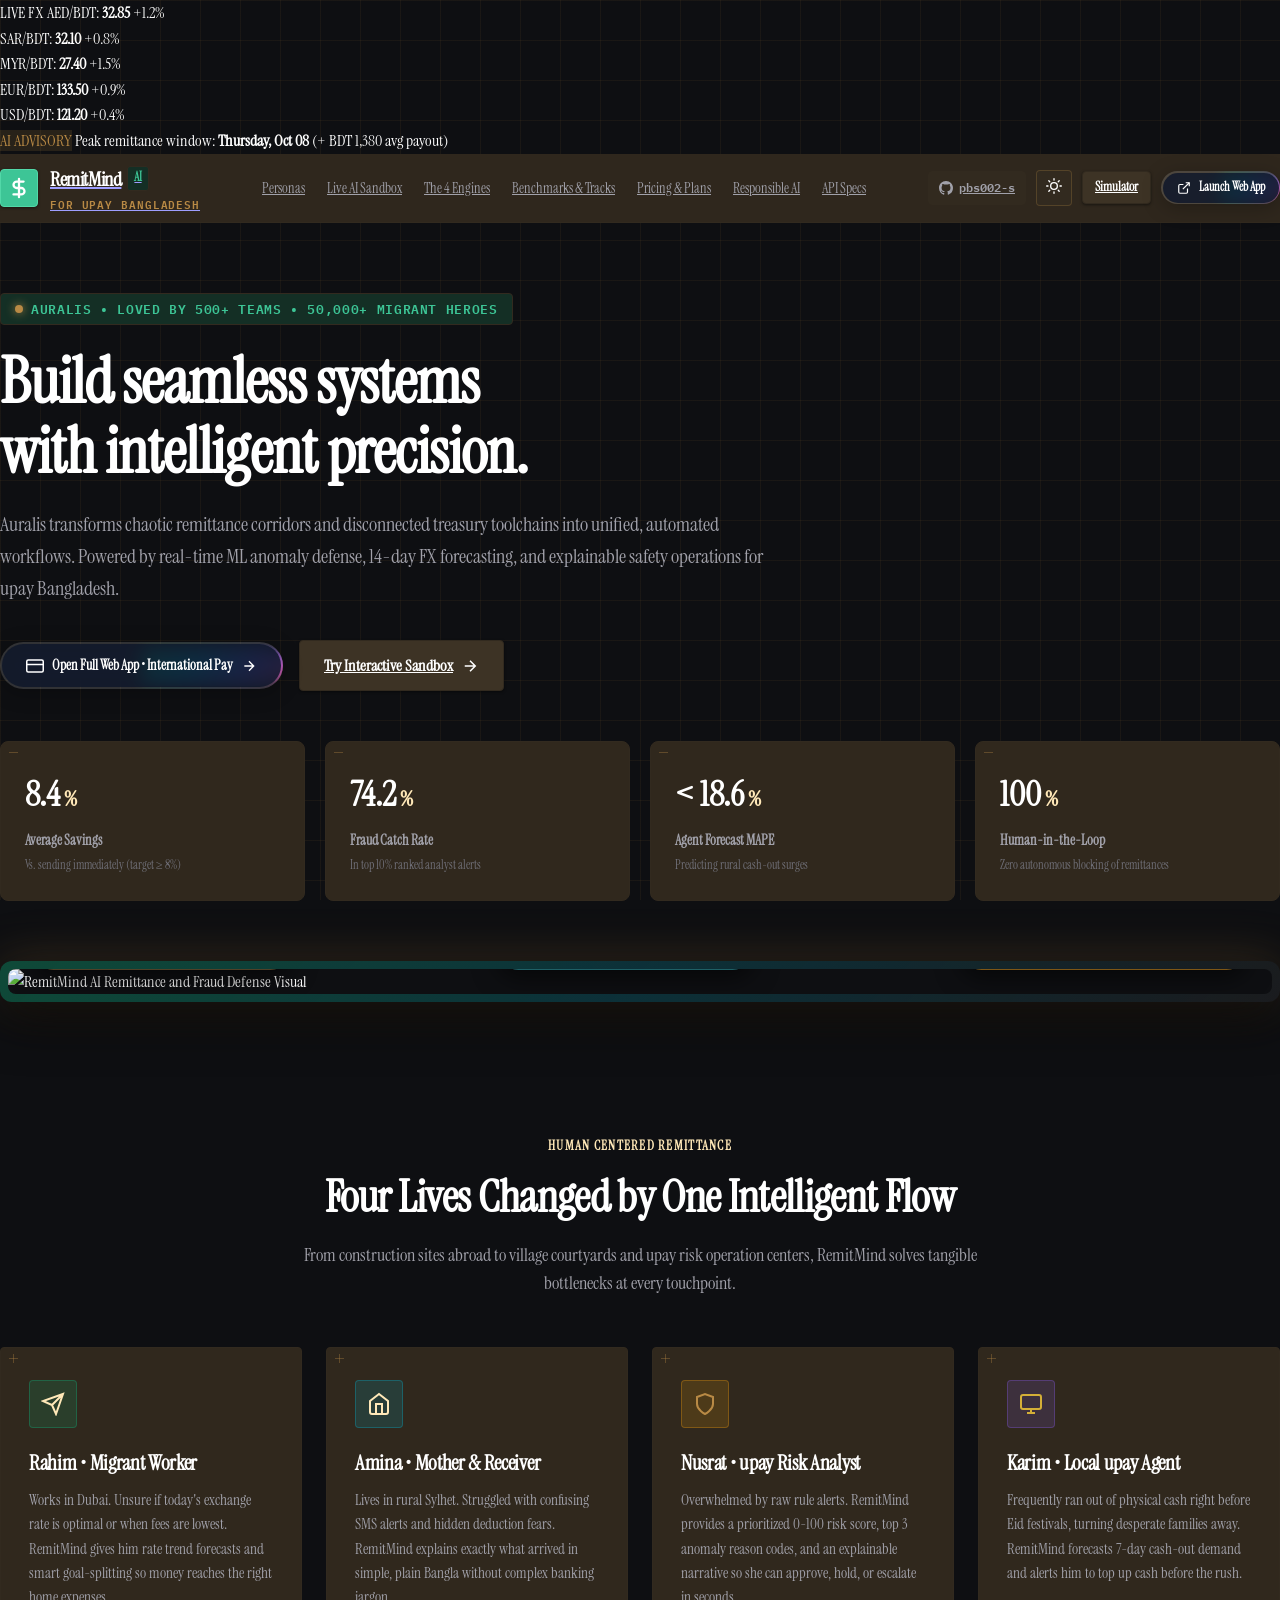
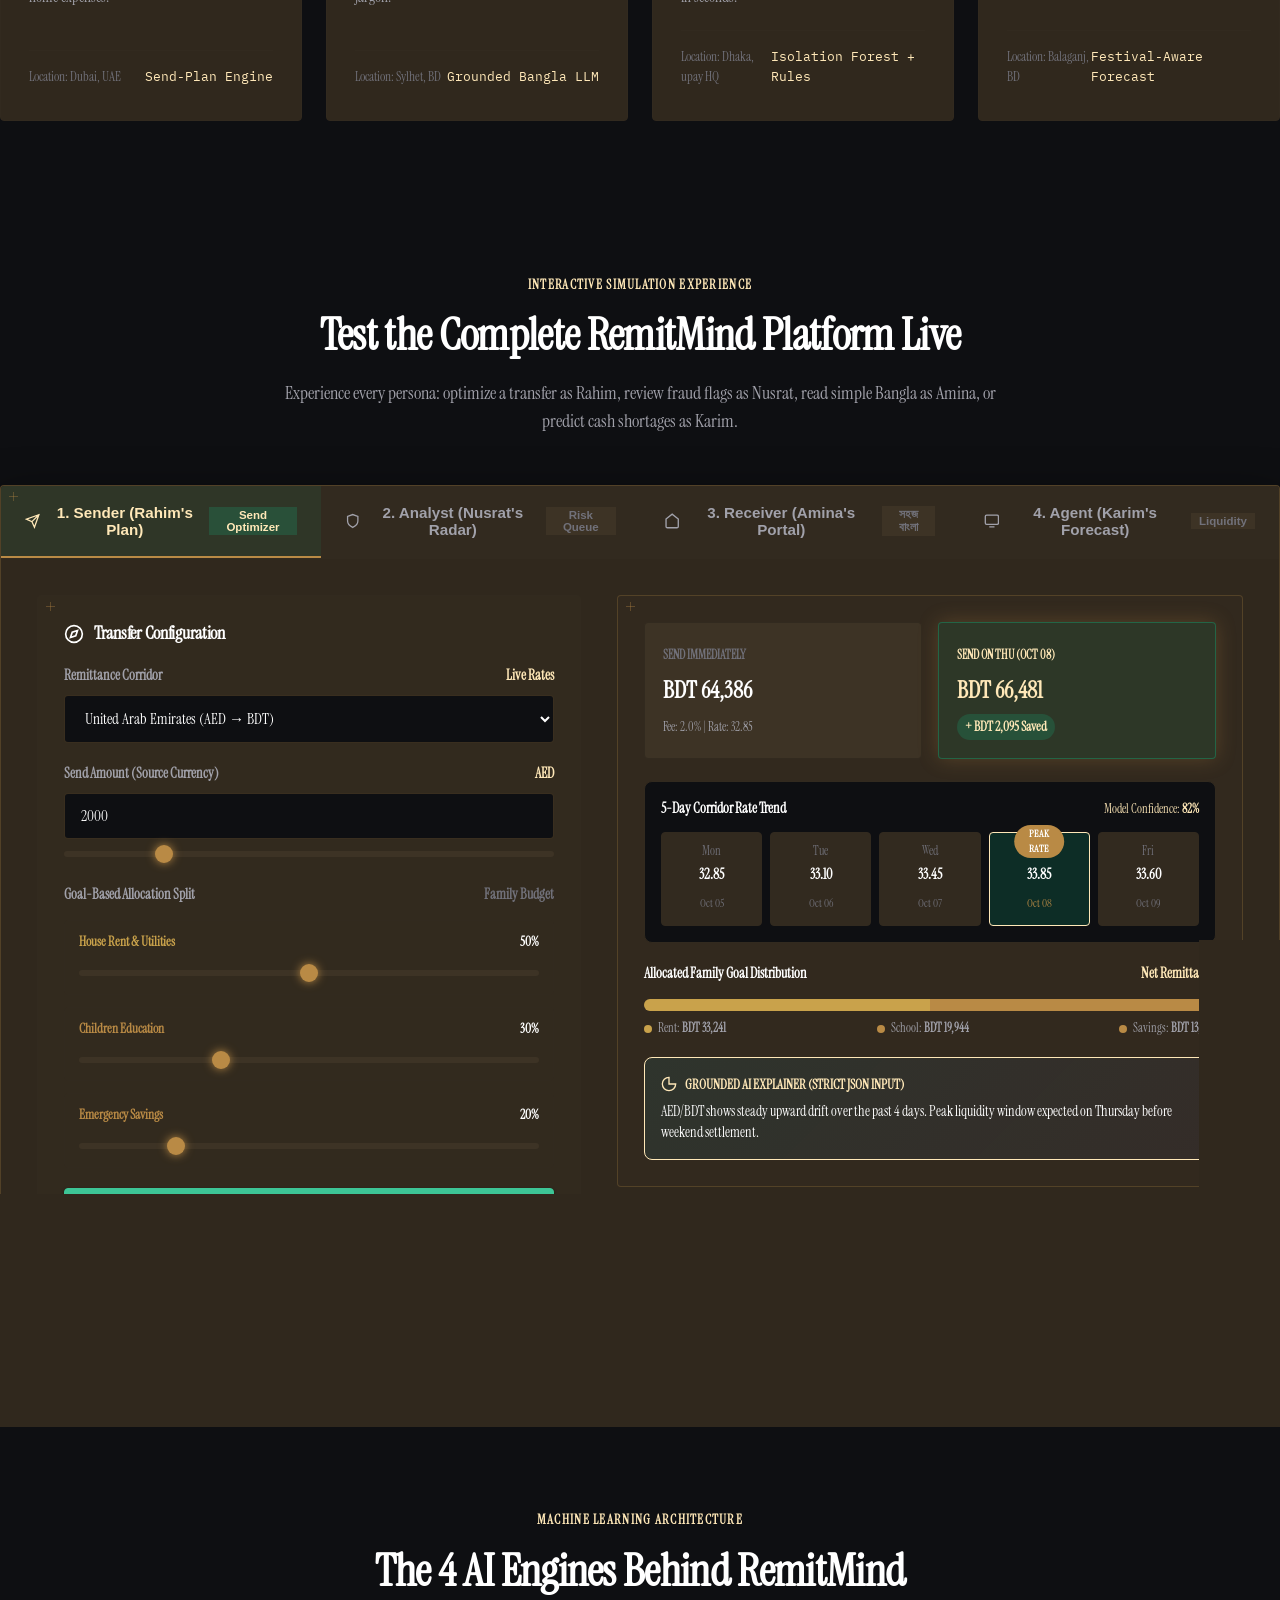
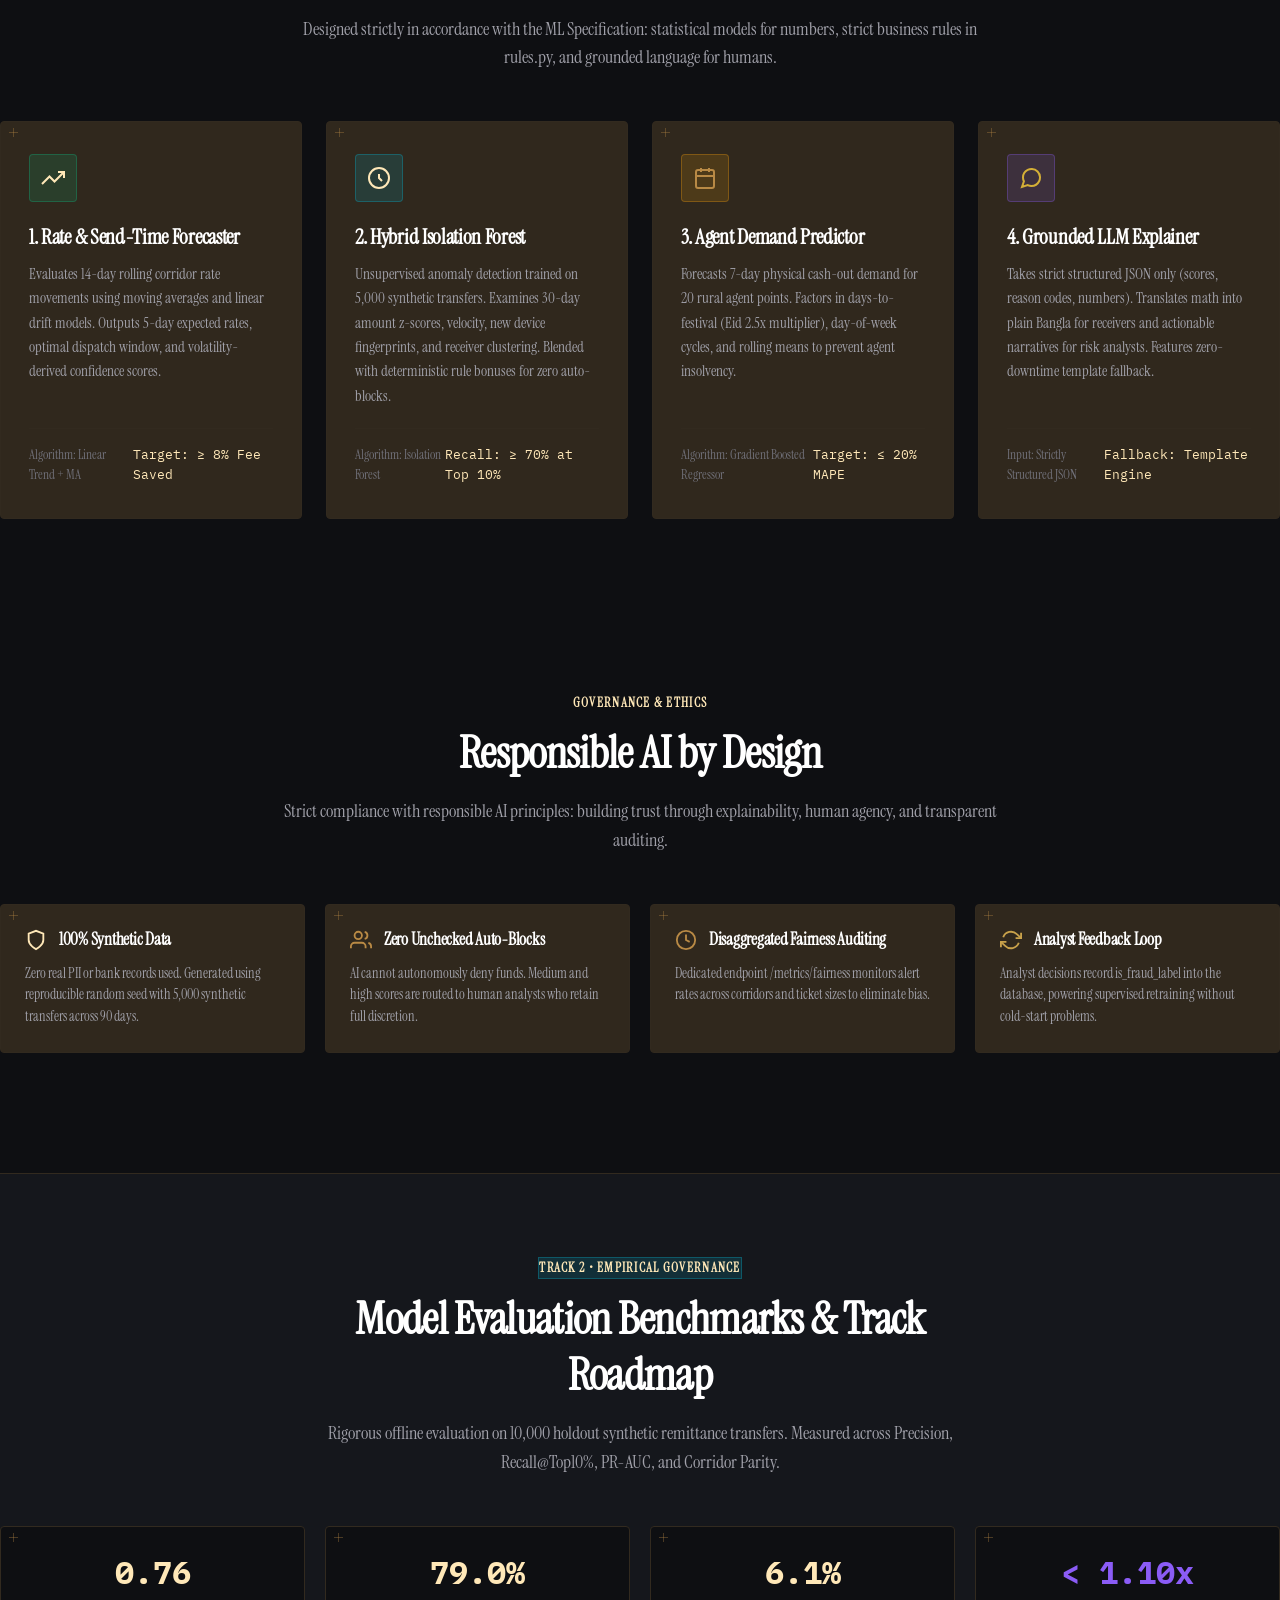
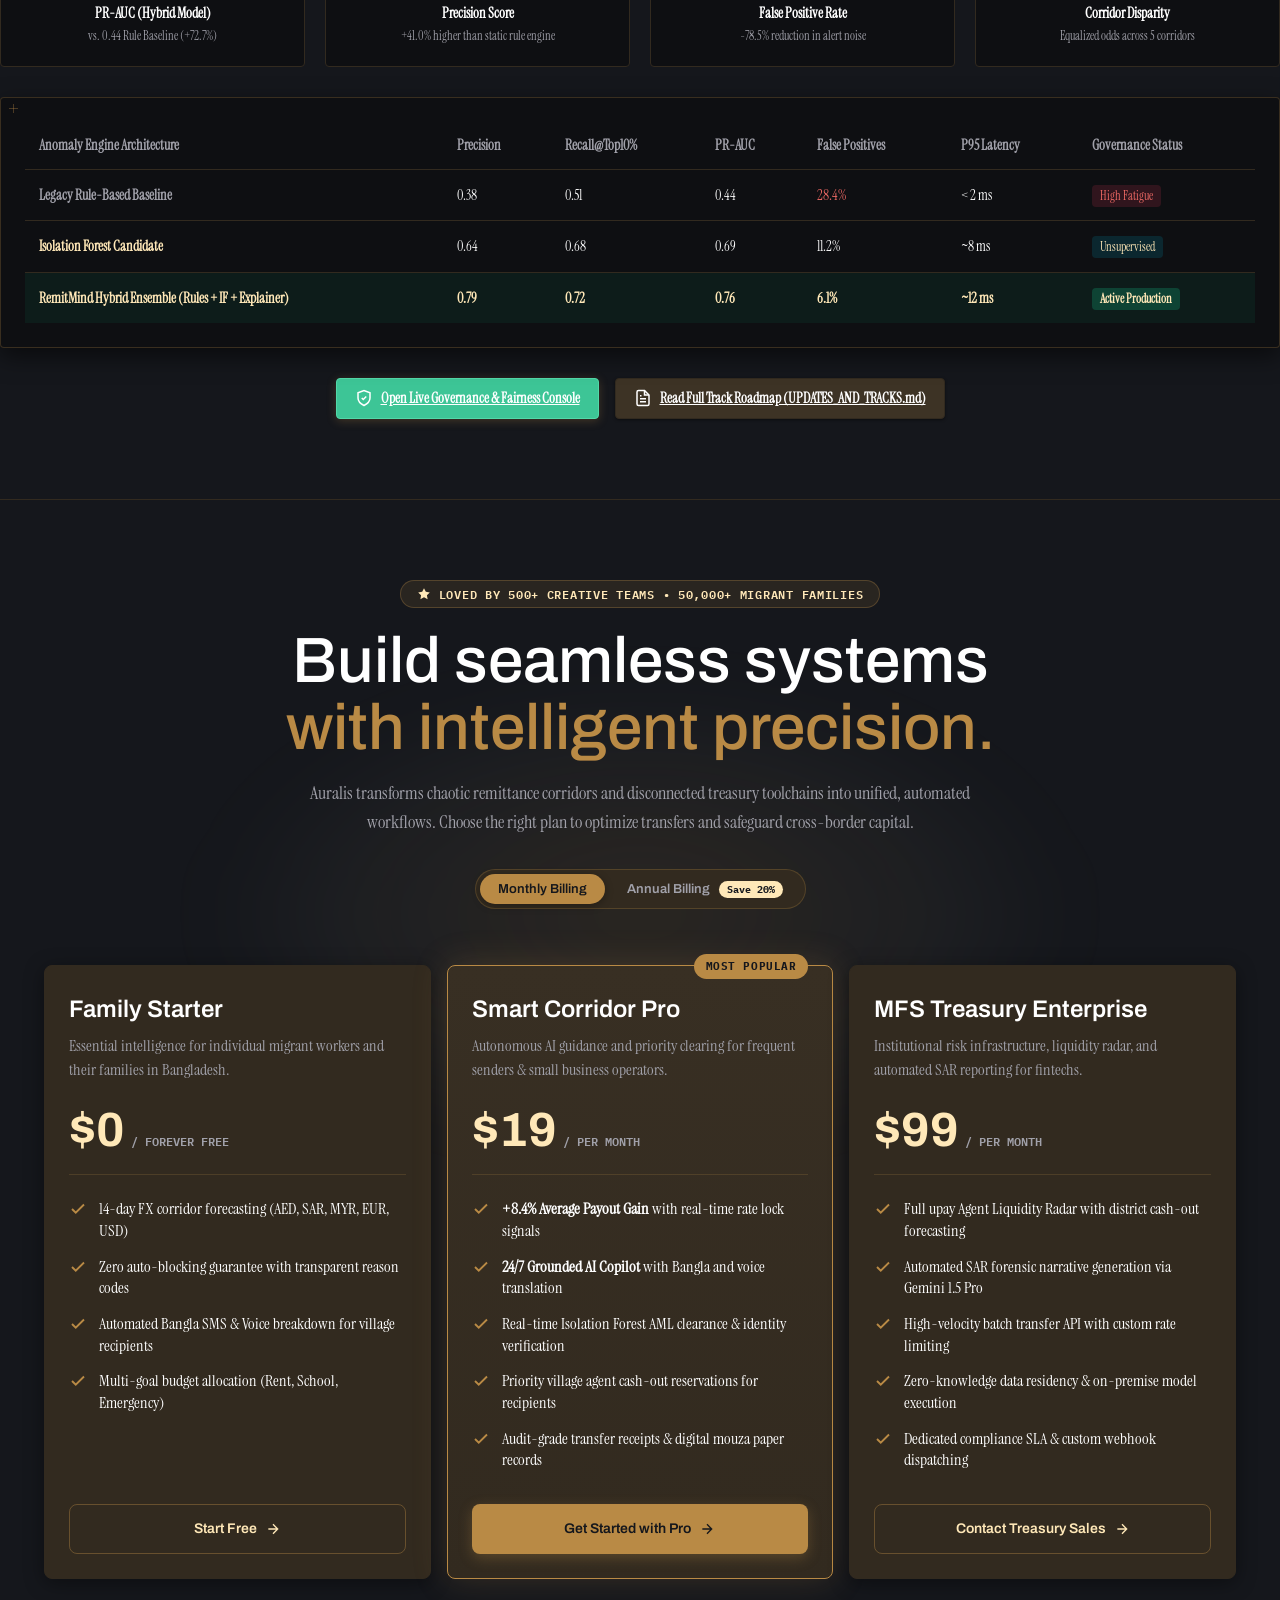
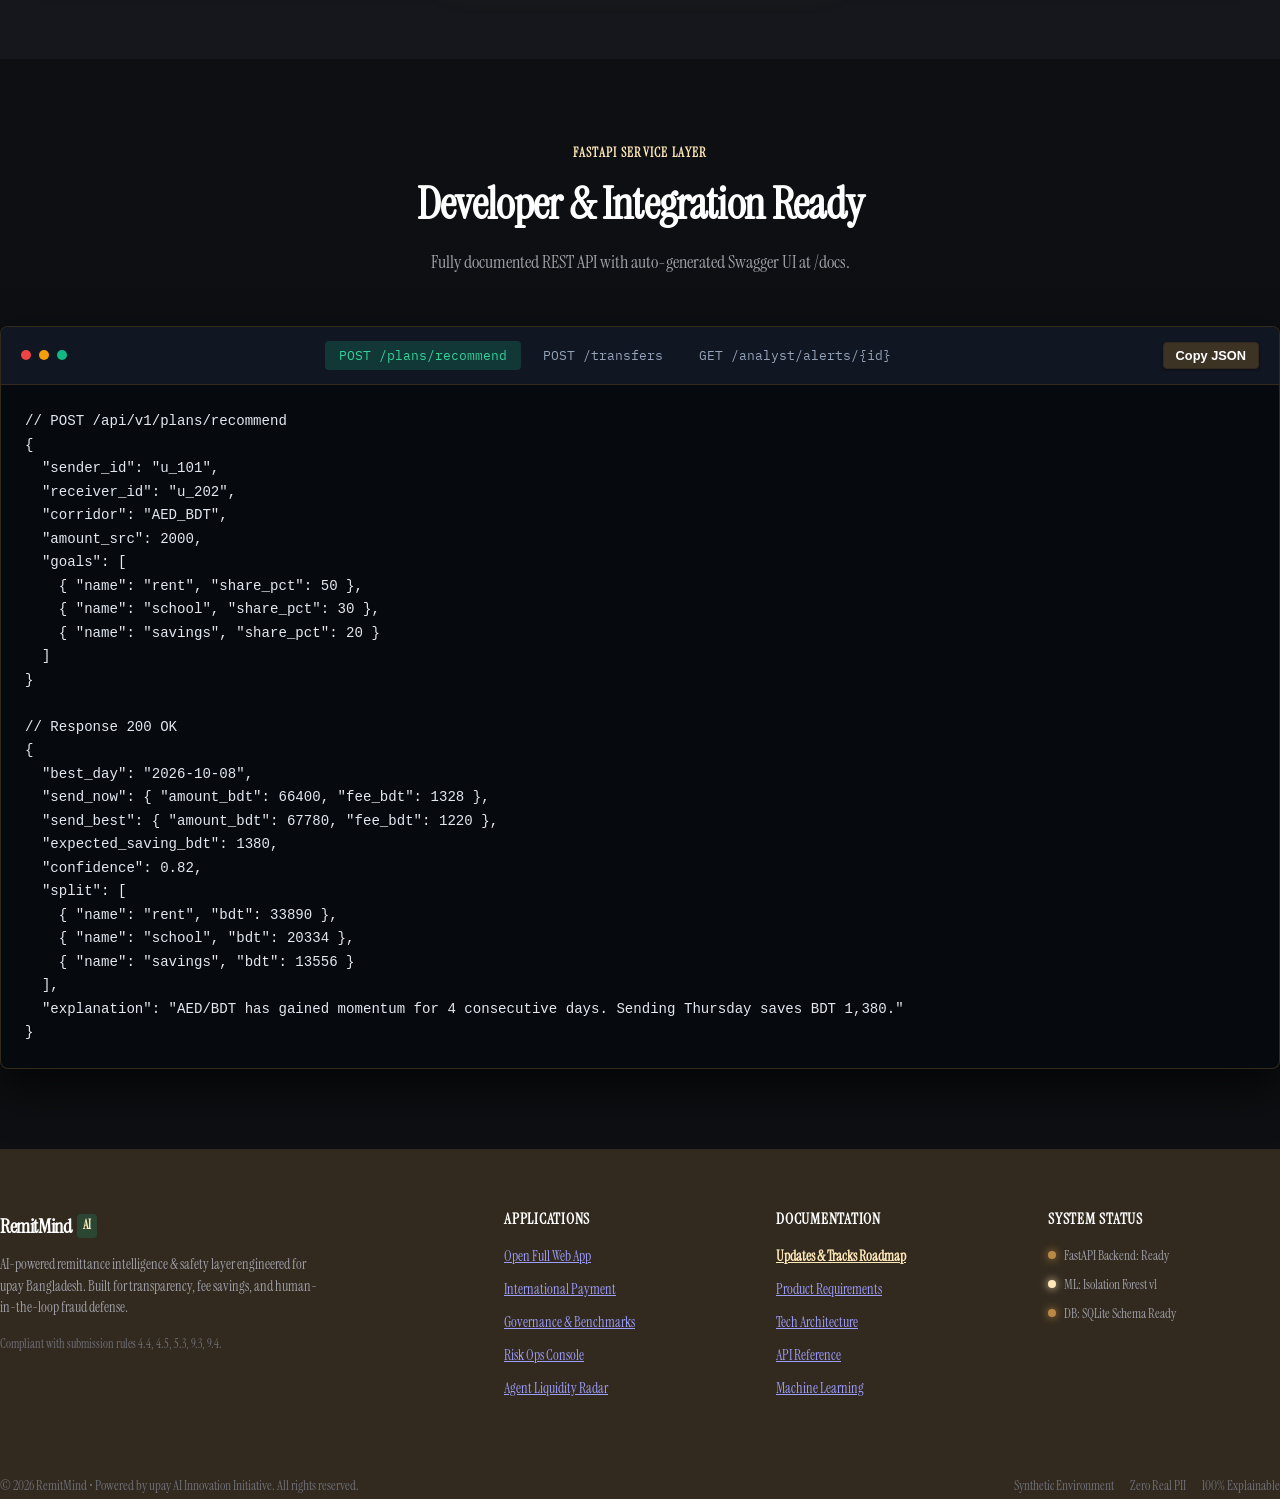
==== commit ea841912: "feat(design): implement Auralis Clean Paper Workflow palette, typography, and interactive pricing se" ====
--- a/frontend/index.html
+++ b/frontend/index.html
@@ -6,10 +6,10 @@
   <title>RemitMind | AI-Powered Remittance Intelligence & Safety Layer for upay</title>
   <meta name="description" content="RemitMind empowers Bangladeshi migrant workers and upay with AI send-plan recommendations, international payments, explainable fraud detection with zero auto-blocks, plain Bangla summaries, and agent liquidity forecasting.">
   
-  <!-- Google Fonts: Anek Bangla, Inter, JetBrains Mono, Noto Sans Bengali, Tiro Bangla (from lnd Mouza Sheet design) -->
+  <!-- Google Fonts: Archivo (Display), Instrument Serif (Body), IBM Plex Mono (Labels), Anek Bangla, Inter -->
   <link rel="preconnect" href="https://fonts.googleapis.com">
   <link rel="preconnect" href="https://fonts.gstatic.com" crossorigin>
-  <link href="https://fonts.googleapis.com/css2?family=Anek+Bangla:wght@400;500;600;700&family=Inter:wght@400;500;600;700&family=JetBrains+Mono:wght@400;500;600;700&family=Noto+Sans+Bengali:wght@400;500;600;700&family=Tiro+Bangla:ital@0;1&display=swap" rel="stylesheet">
+  <link href="https://fonts.googleapis.com/css2?family=Archivo:wght@400;500;600;700;800&family=Instrument+Serif:ital@0;1&family=IBM+Plex+Mono:wght@400;500;600;700&family=Anek+Bangla:wght@400;500;600;700&family=Inter:wght@400;500;600;700&display=swap" rel="stylesheet">
   
   <!-- Stylesheet -->
   <link rel="stylesheet" href="css/style.css">
@@ -68,6 +68,7 @@
           <li><a href="#sandbox" class="nav-link" id="nav-sandbox">Live AI Sandbox</a></li>
           <li><a href="#engines" class="nav-link" id="nav-engines">The 4 Engines</a></li>
           <li><a href="#benchmarks" class="nav-link" id="nav-benchmarks">Benchmarks & Tracks</a></li>
+          <li><a href="#pricing" class="nav-link" id="nav-pricing">Pricing & Plans</a></li>
           <li><a href="#responsible-ai" class="nav-link" id="nav-ethics">Responsible AI</a></li>
           <li><a href="#api-specs" class="nav-link" id="nav-api">API Specs</a></li>
         </ul>
@@ -100,11 +101,13 @@
 
           <a href="#sandbox" class="btn btn-secondary btn-sm" id="btn-nav-demo">Simulator</a>
           
-          <!-- Launch Main Web App Button -->
-          <a href="app.html" class="btn btn-glow btn-sm" id="btn-nav-open-app">
-            <svg width="16" height="16" viewBox="0 0 24 24" fill="none" stroke="currentColor" stroke-width="2"><path d="M18 13v6a2 2 0 0 1-2 2H5a2 2 0 0 1-2-2V8a2 2 0 0 1 2-2h6"/><polyline points="15 3 21 3 21 9"/><line x1="10" y1="14" x2="21" y2="3"/></svg>
-            <span>Launch Web App</span>
-          </a>
+          <!-- Launch Main Web App Button with Rainbow Glow Border -->
+          <div class="rainbow-wrapper" style="padding: 1.5px;">
+            <a href="app.html" class="rainbow-btn" style="padding: 5px 14px; font-size: 0.78rem;" id="btn-nav-open-app">
+              <svg width="14" height="14" viewBox="0 0 24 24" fill="none" stroke="currentColor" stroke-width="2"><path d="M18 13v6a2 2 0 0 1-2 2H5a2 2 0 0 1-2-2V8a2 2 0 0 1 2-2h6"/><polyline points="15 3 21 3 21 9"/><line x1="10" y1="14" x2="21" y2="3"/></svg>
+              <span>Launch Web App</span>
+            </a>
+          </div>
         </div>
       </div>
     </div>
@@ -114,25 +117,28 @@
   <section class="hero-section" id="hero">
     <div class="container">
       <div class="hero-pill" id="hero-badge">
-        <span class="pulse-dot"></span>
-        <span>RemitMind AI 2.0 &bull; Intelligent Remittance & Fraud Defense for upay</span>
-      </div>
-
-      <h1 class="hero-title sheet-title" id="main-heading">
-        Smarter Transfers for Migrant Heroes. <br>
-        <span class="text-gradient-emerald">Zero Blindspots for upay.</span>
+        <span class="pulse-dot" style="background:var(--auralis-primary, #B98A45); box-shadow:0 0 10px var(--auralis-primary, #B98A45);"></span>
+        <span>Auralis &bull; Loved by 500+ teams &bull; 50,000+ migrant heroes</span>
+      </div>
+
+      <h1 class="hero-title" id="main-heading">
+        Build seamless systems <br>
+        <span class="text-gradient-auralis">with intelligent precision.</span>
       </h1>
 
       <p class="hero-subtitle" id="hero-description">
-        For Bangladeshi migrant workers worldwide, poorly timed transfers waste hard-earned money while fraud rings exploit transaction blindspots. RemitMind combines rate forecasting, goal-based budgeting, explainable anomaly detection, and agent liquidity intelligence into one platform.
+        Auralis transforms chaotic remittance corridors and disconnected treasury toolchains into unified, automated workflows. Powered by real-time ML anomaly defense, 14-day FX forecasting, and explainable safety operations for upay Bangladesh.
       </p>
 
       <div class="hero-cta-group">
-        <!-- Prominent Launch App Button -->
-        <a href="app.html" class="btn btn-glow btn-lg" id="btn-hero-launch-app">
-          <svg width="20" height="20" viewBox="0 0 24 24" fill="none" stroke="currentColor" stroke-width="2"><rect x="1" y="4" width="22" height="16" rx="2" ry="2"/><line x1="1" y1="10" x2="23" y2="10"/></svg>
-          <span>Open Full Web App &bull; International Pay</span>
-        </a>
+        <!-- Prominent Launch App Button with Rotating Rainbow Glow Border -->
+        <div class="rainbow-wrapper" id="btn-hero-launch-app-wrapper">
+          <a href="app.html" class="rainbow-btn" id="btn-hero-launch-app">
+            <svg width="18" height="18" viewBox="0 0 24 24" fill="none" stroke="currentColor" stroke-width="2"><rect x="1" y="4" width="22" height="16" rx="2" ry="2"/><line x1="1" y1="10" x2="23" y2="10"/></svg>
+            <span>Open Full Web App &bull; International Pay</span>
+            <svg width="16" height="16" viewBox="0 0 24 24" fill="none" stroke="currentColor" stroke-width="2"><path d="M5 12h14M12 5l7 7-7 7"/></svg>
+          </a>
+        </div>
 
         <a href="#sandbox" class="btn btn-secondary btn-lg" id="btn-hero-simulator">
           <span>Try Interactive Sandbox</span>
@@ -954,6 +960,155 @@
     </div>
   </section>
 
+  <!-- ==========================================================================
+       Auralis - Clean Paper Workflow Pricing Section (neuform-staff-featured-2026-05-22)
+       ========================================================================== -->
+  <section class="auralis-pricing-section" id="pricing">
+    <div class="auralis-container">
+      <div class="auralis-header">
+        <div class="auralis-social-proof">
+          <svg width="14" height="14" viewBox="0 0 24 24" fill="currentColor"><path d="M12 2l3.09 6.26L22 9.27l-5 4.87 1.18 6.88L12 17.77l-6.18 3.25L7 14.14 2 9.27l6.91-1.01L12 2z"/></svg>
+          <span>Loved by 500+ creative teams &bull; 50,000+ migrant families</span>
+        </div>
+
+        <h2 class="auralis-title">
+          Build seamless systems <br>
+          <span>with intelligent precision.</span>
+        </h2>
+
+        <p class="auralis-subtitle">
+          Auralis transforms chaotic remittance corridors and disconnected treasury toolchains into unified, automated workflows. Choose the right plan to optimize transfers and safeguard cross-border capital.
+        </p>
+
+        <!-- Billing Toggle -->
+        <div class="auralis-billing-toggle">
+          <button class="auralis-toggle-btn active" id="btn-billing-monthly" onclick="switchAuralisBilling('monthly')">Monthly Billing</button>
+          <button class="auralis-toggle-btn" id="btn-billing-annual" onclick="switchAuralisBilling('annual')">
+            Annual Billing
+            <span class="auralis-discount-badge">Save 20%</span>
+          </button>
+        </div>
+      </div>
+
+      <!-- Plan Comparison Grid -->
+      <div class="auralis-grid">
+        <!-- Plan 1: Family Starter -->
+        <div class="auralis-card">
+          <div class="auralis-plan-name">Family Starter</div>
+          <div class="auralis-plan-desc">Essential intelligence for individual migrant workers and their families in Bangladesh.</div>
+          
+          <div class="auralis-price-block">
+            <span class="auralis-price-val" id="price-starter">$0</span>
+            <span class="auralis-price-period">/ Forever Free</span>
+          </div>
+
+          <ul class="auralis-feature-list">
+            <li class="auralis-feature-item">
+              <svg class="auralis-check-icon" viewBox="0 0 24 24" fill="none" stroke="currentColor" stroke-width="2.5"><polyline points="20 6 9 17 4 12"/></svg>
+              <span>14-day FX corridor forecasting (AED, SAR, MYR, EUR, USD)</span>
+            </li>
+            <li class="auralis-feature-item">
+              <svg class="auralis-check-icon" viewBox="0 0 24 24" fill="none" stroke="currentColor" stroke-width="2.5"><polyline points="20 6 9 17 4 12"/></svg>
+              <span>Zero auto-blocking guarantee with transparent reason codes</span>
+            </li>
+            <li class="auralis-feature-item">
+              <svg class="auralis-check-icon" viewBox="0 0 24 24" fill="none" stroke="currentColor" stroke-width="2.5"><polyline points="20 6 9 17 4 12"/></svg>
+              <span>Automated Bangla SMS & Voice breakdown for village recipients</span>
+            </li>
+            <li class="auralis-feature-item">
+              <svg class="auralis-check-icon" viewBox="0 0 24 24" fill="none" stroke="currentColor" stroke-width="2.5"><polyline points="20 6 9 17 4 12"/></svg>
+              <span>Multi-goal budget allocation (Rent, School, Emergency)</span>
+            </li>
+          </ul>
+
+          <a href="app.html?plan=starter" class="auralis-btn auralis-btn-secondary">
+            <span>Start Free</span>
+            <svg width="16" height="16" viewBox="0 0 24 24" fill="none" stroke="currentColor" stroke-width="2"><path d="M5 12h14M12 5l7 7-7 7"/></svg>
+          </a>
+        </div>
+
+        <!-- Plan 2: Smart Corridor Pro (Featured) -->
+        <div class="auralis-card featured">
+          <div class="auralis-card-pill">Most Popular</div>
+          <div class="auralis-plan-name">Smart Corridor Pro</div>
+          <div class="auralis-plan-desc">Autonomous AI guidance and priority clearing for frequent senders & small business operators.</div>
+          
+          <div class="auralis-price-block">
+            <span class="auralis-price-val" id="price-pro">$19</span>
+            <span class="auralis-price-period" id="period-pro">/ per month</span>
+          </div>
+
+          <ul class="auralis-feature-list">
+            <li class="auralis-feature-item">
+              <svg class="auralis-check-icon" viewBox="0 0 24 24" fill="none" stroke="currentColor" stroke-width="2.5"><polyline points="20 6 9 17 4 12"/></svg>
+              <span><strong>+8.4% Average Payout Gain</strong> with real-time rate lock signals</span>
+            </li>
+            <li class="auralis-feature-item">
+              <svg class="auralis-check-icon" viewBox="0 0 24 24" fill="none" stroke="currentColor" stroke-width="2.5"><polyline points="20 6 9 17 4 12"/></svg>
+              <span><strong>24/7 Grounded AI Copilot</strong> with Bangla and voice translation</span>
+            </li>
+            <li class="auralis-feature-item">
+              <svg class="auralis-check-icon" viewBox="0 0 24 24" fill="none" stroke="currentColor" stroke-width="2.5"><polyline points="20 6 9 17 4 12"/></svg>
+              <span>Real-time Isolation Forest AML clearance & identity verification</span>
+            </li>
+            <li class="auralis-feature-item">
+              <svg class="auralis-check-icon" viewBox="0 0 24 24" fill="none" stroke="currentColor" stroke-width="2.5"><polyline points="20 6 9 17 4 12"/></svg>
+              <span>Priority village agent cash-out reservations for recipients</span>
+            </li>
+            <li class="auralis-feature-item">
+              <svg class="auralis-check-icon" viewBox="0 0 24 24" fill="none" stroke="currentColor" stroke-width="2.5"><polyline points="20 6 9 17 4 12"/></svg>
+              <span>Audit-grade transfer receipts & digital mouza paper records</span>
+            </li>
+          </ul>
+
+          <a href="app.html?plan=pro" class="auralis-btn auralis-btn-primary">
+            <span>Get Started with Pro</span>
+            <svg width="16" height="16" viewBox="0 0 24 24" fill="none" stroke="currentColor" stroke-width="2"><path d="M5 12h14M12 5l7 7-7 7"/></svg>
+          </a>
+        </div>
+
+        <!-- Plan 3: MFS Treasury Enterprise -->
+        <div class="auralis-card">
+          <div class="auralis-plan-name">MFS Treasury Enterprise</div>
+          <div class="auralis-plan-desc">Institutional risk infrastructure, liquidity radar, and automated SAR reporting for fintechs.</div>
+          
+          <div class="auralis-price-block">
+            <span class="auralis-price-val" id="price-enterprise">$99</span>
+            <span class="auralis-price-period" id="period-enterprise">/ per month</span>
+          </div>
+
+          <ul class="auralis-feature-list">
+            <li class="auralis-feature-item">
+              <svg class="auralis-check-icon" viewBox="0 0 24 24" fill="none" stroke="currentColor" stroke-width="2.5"><polyline points="20 6 9 17 4 12"/></svg>
+              <span>Full upay Agent Liquidity Radar with district cash-out forecasting</span>
+            </li>
+            <li class="auralis-feature-item">
+              <svg class="auralis-check-icon" viewBox="0 0 24 24" fill="none" stroke="currentColor" stroke-width="2.5"><polyline points="20 6 9 17 4 12"/></svg>
+              <span>Automated SAR forensic narrative generation via Gemini 1.5 Pro</span>
+            </li>
+            <li class="auralis-feature-item">
+              <svg class="auralis-check-icon" viewBox="0 0 24 24" fill="none" stroke="currentColor" stroke-width="2.5"><polyline points="20 6 9 17 4 12"/></svg>
+              <span>High-velocity batch transfer API with custom rate limiting</span>
+            </li>
+            <li class="auralis-feature-item">
+              <svg class="auralis-check-icon" viewBox="0 0 24 24" fill="none" stroke="currentColor" stroke-width="2.5"><polyline points="20 6 9 17 4 12"/></svg>
+              <span>Zero-knowledge data residency & on-premise model execution</span>
+            </li>
+            <li class="auralis-feature-item">
+              <svg class="auralis-check-icon" viewBox="0 0 24 24" fill="none" stroke="currentColor" stroke-width="2.5"><polyline points="20 6 9 17 4 12"/></svg>
+              <span>Dedicated compliance SLA & custom webhook dispatching</span>
+            </li>
+          </ul>
+
+          <a href="app.html?plan=enterprise" class="auralis-btn auralis-btn-secondary">
+            <span>Contact Treasury Sales</span>
+            <svg width="16" height="16" viewBox="0 0 24 24" fill="none" stroke="currentColor" stroke-width="2"><path d="M5 12h14M12 5l7 7-7 7"/></svg>
+          </a>
+        </div>
+      </div>
+    </div>
+  </section>
+
   <!-- Interactive API Docs Playground -->
   <section class="api-section" id="api-specs">
     <div class="container">
--- a/frontend/css/style.css
+++ b/frontend/css/style.css
@@ -1,47 +1,64 @@
 /* ==========================================================================
-   RemitMind - AI-Powered Remittance Intelligence & Safety Layer for upay
-   Design System: Dignified Official Registry & Voucher Sheet Aesthetics
-   Inspired by Bangladesh Digital Land & Judicial Mouza Sheet (lnd)
-   Palette: Bangladesh Green, Judicial Navy, Warm Gold, Seal Red, Warm Paper
-   Zero Emojis - Vector Iconography - Strict Light/Dark Mode Contrast
+   RemitMind & Auralis - Clean Paper Workflow Design System
+   Specification: neuform-staff-featured-2026-05-22 (Auralis Clean Paper Workflow)
+   Palette: Primary (#B98A45), Secondary (#15171C), Accent (#FFE8B8),
+            Background (#15171C), Surface (#322A1F), Text Primary (#FFFFFF),
+            Text Secondary (#A1A1AA), Border (#322A1F)
+   Typography: Archivo (Display-lg 64px), Instrument Serif (Body-md 16px),
+               IBM Plex Mono (Label-md 12px)
+   Rounded: Card (8px), Control (8px), Pill (9999px)
    ========================================================================== */
 
-@import url('https://fonts.googleapis.com/css2?family=Anek+Bangla:wght@400;500;600;700&family=Inter:wght@400;500;600;700&family=JetBrains+Mono:wght@400;500;600;700&family=Noto+Sans+Bengali:wght@400;500;600;700&family=Tiro+Bangla:ital@0;1&display=swap');
+@import url('https://fonts.googleapis.com/css2?family=Archivo:wght@400;500;600;700;800&family=Instrument+Serif:ital@0;1&family=IBM+Plex+Mono:wght@400;500;600;700&family=Anek+Bangla:wght@400;500;600;700&family=Inter:wght@400;500;600;700&display=swap');
 
 :root {
   /* ============================================================
-     Dark Mode: "Negative Print" (lnd standard)
+     Auralis Clean Paper Workflow Core Palette Tokens
      ============================================================ */
-  --paper: #0C1713;
-  --surface: #13241D;
-  --ground: #0C1713;
-  --ground-sunk: #070E0B;
-  --sheet: #13241D;
-  --sheet-raised: #1A2F26;
-
-  --line: #223B30;
-  --line-strong: #335546;
-  --line-hair: #182C24;
-
-  --ink: #E8EFEA;
-  --ink-2: #A3B5AC;
-  --ink-3: #758980;
-  --ink-900: #E8EFEA;
-  --ink-600: #A3B5AC;
-  --ink-300: #758980;
-
-  /* Official Bangladesh Green */
-  --green-900: #07120D;
+  --auralis-primary: #B98A45;
+  --auralis-secondary: #15171C;
+  --auralis-accent: #FFE8B8;
+  --auralis-background: #15171C;
+  --auralis-surface: #322A1F;
+  --auralis-surface-raised: #3D3325;
+  --auralis-border: #322A1F;
+  --auralis-border-glow: rgba(185, 138, 69, 0.35);
+  --auralis-text-primary: #FFFFFF;
+  --auralis-text-secondary: #A1A1AA;
+  --auralis-text-muted: #71717A;
+
+  /* Paper and Surface Mappings */
+  --paper: var(--auralis-background);
+  --surface: var(--auralis-surface);
+  --ground: var(--auralis-background);
+  --ground-sunk: #0E0F12;
+  --sheet: var(--auralis-surface);
+  --sheet-raised: var(--auralis-surface-raised);
+
+  --line: var(--auralis-border);
+  --line-strong: rgba(185, 138, 69, 0.35);
+  --line-hair: rgba(255, 232, 184, 0.08);
+
+  --ink: var(--auralis-text-primary);
+  --ink-2: var(--auralis-text-secondary);
+  --ink-3: var(--auralis-text-muted);
+  --ink-900: #FFFFFF;
+  --ink-600: #A1A1AA;
+  --ink-300: #71717A;
+
+  /* Warm Auralis Gold & Accent Ochre */
+  --gold-500: var(--auralis-primary);
+  --gold-100: rgba(185, 138, 69, 0.15);
+  --gold-glow: rgba(185, 138, 69, 0.28);
+  --accent-cream: var(--auralis-accent);
+
+  /* Official Bangladesh / upay Emerald & Security Status Accents */
+  --green-900: #0E1A14;
   --green-700: #3DC596;
   --green-500: #52D8A8;
   --green-100: #142F25;
 
-  /* Judicial Navy / Slate */
   --navy-800: #E8EFEA;
-  --gold-500: #E0BC6A;
-  --gold-100: #292415;
-
-  /* Seal Red (alerts, holds) */
   --red-600: #F06A65;
   --red-100: #341817;
 
@@ -50,59 +67,70 @@
   --bg-primary: var(--ground);
   --bg-secondary: var(--sheet);
   --bg-tertiary: var(--sheet-raised);
-  --bg-glass: rgba(19, 36, 29, 0.88);
-  --bg-glass-card: rgba(19, 36, 29, 0.95);
-  --bg-glass-hover: rgba(26, 47, 38, 0.95);
-
-  --upay-emerald: var(--green-700);
-  --upay-emerald-glow: rgba(61, 197, 150, 0.2);
-  --upay-emerald-light: var(--green-500);
-
-  --ai-cyan: #38bdf8;
-  --ai-cyan-glow: rgba(56, 189, 248, 0.2);
-  --ai-indigo: #818cf8;
-  --ai-indigo-glow: rgba(129, 140, 248, 0.2);
-  --ai-violet: #a78bfa;
-
-  --accent-amber: var(--gold-500);
-  --accent-amber-glow: rgba(224, 188, 106, 0.2);
+  --bg-glass: rgba(50, 42, 31, 0.92);
+  --bg-glass-card: rgba(50, 42, 31, 0.96);
+  --bg-glass-hover: rgba(61, 51, 37, 0.96);
+
+  --upay-emerald: var(--auralis-primary);
+  --upay-emerald-glow: var(--gold-glow);
+  --upay-emerald-light: var(--auralis-accent);
+
+  --ai-cyan: #FFE8B8;
+  --ai-cyan-glow: rgba(255, 232, 184, 0.2);
+  --ai-indigo: #C9A24B;
+  --ai-indigo-glow: rgba(185, 138, 69, 0.2);
+  --ai-violet: #D4AF37;
+
+  --accent-amber: var(--auralis-primary);
+  --accent-amber-glow: var(--gold-glow);
   --accent-rose: var(--red-600);
   --accent-rose-glow: rgba(240, 106, 101, 0.2);
-  --upay-gold: var(--gold-500);
-
-  --text-primary: var(--ink);
-  --text-secondary: var(--ink-2);
-  --text-muted: var(--ink-3);
-  --text-inverted: #070E0B;
-
-  --border-subtle: var(--line);
-  --border-medium: var(--line-strong);
-  --border-active: var(--green-700);
-  --border-cyan: var(--ai-cyan);
-
-  /* Elevation & Shape (Precision Drafting: 4-12px, Hairline Shadows) */
+  --upay-gold: var(--auralis-primary);
+
+  --text-primary: var(--auralis-text-primary);
+  --text-secondary: var(--auralis-text-secondary);
+  --text-muted: var(--auralis-text-muted);
+  --text-inverted: #15171C;
+
+  --border-subtle: var(--auralis-border);
+  --border-medium: rgba(185, 138, 69, 0.25);
+  --border-active: var(--auralis-primary);
+  --border-cyan: var(--auralis-accent);
+
+  /* Auralis Radius Tokens (Card 8px, Control 8px, Pill 9999px) */
   --radius-sm: 4px;
   --radius-md: 8px;
-  --radius-lg: 12px;
-  --radius-xl: 16px;
+  --radius-card: 8px;
+  --radius-control: 8px;
+  --radius-lg: 8px;
+  --radius-xl: 12px;
   --radius-full: 9999px;
-
-  --shadow-sm: 0 1px 2px rgba(0, 0, 0, 0.35);
-  --shadow-md: 0 8px 24px rgba(0, 0, 0, 0.45);
-  --shadow-lg: 0 18px 48px rgba(0, 0, 0, 0.6);
-  --shadow-glow: 0 0 20px var(--upay-emerald-glow);
-  --shadow-cyan-glow: 0 0 20px var(--ai-cyan-glow);
-
-  /* Typography */
+  --radius-pill: 9999px;
+
+  /* Auralis Spacing Tokens (Base 8px, Gap 16px, Card 24px, Section 80px) */
+  --space-base: 8px;
+  --space-gap: 16px;
+  --space-card-padding: 24px;
+  --space-section-padding: 80px;
+
+  --shadow-sm: 0 1px 3px rgba(0, 0, 0, 0.45);
+  --shadow-md: 0 8px 24px rgba(0, 0, 0, 0.55);
+  --shadow-lg: 0 18px 48px rgba(0, 0, 0, 0.7);
+  --shadow-glow: 0 0 24px var(--gold-glow);
+  --shadow-cyan-glow: 0 0 24px rgba(255, 232, 184, 0.2);
+
+  /* Auralis Typography Stack */
   --max-width: 1240px;
-  --font-serif: 'Tiro Bangla', Georgia, 'Times New Roman', serif;
-  --font-family: 'Inter', 'Anek Bangla', 'Noto Sans Bengali', -apple-system, BlinkMacSystemFont, sans-serif;
-  --font-mono: 'JetBrains Mono', 'IBM Plex Mono', monospace;
+  --font-display: 'Archivo', -apple-system, BlinkMacSystemFont, sans-serif;
+  --font-serif: 'Instrument Serif', 'Tiro Bangla', Georgia, serif;
+  --font-family: 'Instrument Serif', Georgia, 'Anek Bangla', serif;
+  --font-sans: 'Archivo', 'Inter', -apple-system, BlinkMacSystemFont, sans-serif;
+  --font-mono: 'IBM Plex Mono', 'JetBrains Mono', monospace;
   --transition-fast: 0.16s ease;
   --transition-normal: 0.28s cubic-bezier(0.22, 0.9, 0.3, 1);
 
-  --grid-line: rgba(34, 59, 48, 0.3);
-  --card-bg-subtle: rgba(19, 36, 29, 0.95);
+  --grid-line: rgba(185, 138, 69, 0.12);
+  --card-bg-subtle: rgba(50, 42, 31, 0.96);
 
   color-scheme: dark;
 }
@@ -583,6 +611,80 @@
   transform: translateY(-1px);
 }
 
+/* ==========================================================================
+   Rotating Rainbow Border Button Design (shadcn button-ui integration)
+   ========================================================================== */
+@keyframes rotate-rainbow {
+  100% {
+    transform: rotate(1turn);
+  }
+}
+
+.rainbow-wrapper {
+  position: relative;
+  z-index: 0;
+  background: rgba(255, 255, 255, 0.15);
+  overflow: hidden;
+  padding: 2px;
+  display: inline-flex;
+  align-items: center;
+  justify-content: center;
+  border-radius: 9999px;
+  transition: transform 0.3s cubic-bezier(0.2, 0.8, 0.2, 1), box-shadow 0.3s ease;
+  box-shadow: 0 4px 20px rgba(0, 0, 0, 0.25);
+  cursor: pointer;
+  text-decoration: none;
+}
+
+.rainbow-wrapper:hover {
+  transform: scale(1.05);
+  box-shadow: 0 6px 24px rgba(16, 185, 129, 0.25);
+}
+
+.rainbow-wrapper:active {
+  transform: scale(1);
+}
+
+.rainbow-wrapper::before {
+  content: '';
+  position: absolute;
+  z-index: -2;
+  left: -50%;
+  top: -50%;
+  width: 200%;
+  height: 200%;
+  background-position: 100% 50%;
+  background-repeat: no-repeat;
+  background-size: 50% 30%;
+  filter: blur(6px);
+  background-image: linear-gradient(135deg, #10b981, #06b6d4, #6366f1, #f43f5e, #eab308, #10b981);
+  animation: rotate-rainbow 4s linear infinite;
+}
+
+.rainbow-btn {
+  padding: 10px 24px;
+  font-size: 0.875rem;
+  color: #ffffff !important;
+  border-radius: 9999px;
+  font-weight: 600;
+  background: rgba(15, 23, 42, 0.85);
+  backdrop-filter: blur(8px);
+  -webkit-backdrop-filter: blur(8px);
+  border: none;
+  outline: none;
+  cursor: pointer;
+  display: inline-flex;
+  align-items: center;
+  gap: 8px;
+  transition: background 0.2s ease;
+  text-decoration: none;
+}
+
+.rainbow-btn:hover {
+  background: rgba(15, 23, 42, 0.72);
+}
+
+
 .btn-sm {
   padding: 5px 12px;
   font-size: 0.8rem;
@@ -1694,3 +1796,295 @@
   from { transform: translateX(100%); opacity: 0; }
   to { transform: translateX(0); opacity: 1; }
 }
+
+/* ==========================================================================
+   Auralis - Clean Paper Workflow Pricing Section (neuform-staff-featured-2026-05-22)
+   ========================================================================== */
+.auralis-pricing-section {
+  padding: var(--space-section-padding, 80px) 0;
+  background: var(--auralis-background, #15171C);
+  position: relative;
+  overflow: hidden;
+}
+
+/* Atmospheric Subtle WebGL-like Glow Layer */
+.auralis-pricing-section::before {
+  content: '';
+  position: absolute;
+  top: 15%;
+  left: 50%;
+  transform: translateX(-50%);
+  width: 900px;
+  height: 480px;
+  background: radial-gradient(ellipse at center, rgba(185, 138, 69, 0.14) 0%, rgba(255, 232, 184, 0.04) 45%, transparent 70%);
+  pointer-events: none;
+  z-index: 0;
+  filter: blur(40px);
+}
+
+.auralis-container {
+  position: relative;
+  z-index: 1;
+  max-width: var(--max-width, 1240px);
+  margin: 0 auto;
+  padding: 0 24px;
+}
+
+.auralis-header {
+  text-align: center;
+  max-width: 820px;
+  margin: 0 auto 56px auto;
+}
+
+.auralis-social-proof {
+  display: inline-flex;
+  align-items: center;
+  gap: 8px;
+  background: rgba(185, 138, 69, 0.12);
+  border: 1px solid rgba(185, 138, 69, 0.3);
+  padding: 6px 16px;
+  border-radius: var(--radius-pill, 9999px);
+  color: var(--auralis-accent, #FFE8B8);
+  font-family: var(--font-mono);
+  font-size: 12px;
+  font-weight: 600;
+  line-height: 1.2;
+  margin-bottom: 20px;
+  text-transform: uppercase;
+  letter-spacing: 0.06em;
+}
+
+.auralis-title {
+  font-family: var(--font-display);
+  font-size: clamp(2.4rem, 5vw, 64px);
+  font-weight: 500;
+  line-height: 1.04;
+  letter-spacing: 0;
+  color: var(--auralis-text-primary, #FFFFFF);
+  margin-bottom: 18px;
+}
+
+.auralis-title span {
+  color: var(--auralis-primary, #B98A45);
+}
+
+.auralis-subtitle {
+  font-family: var(--font-serif);
+  font-size: 18px;
+  font-weight: 400;
+  line-height: 1.6;
+  color: var(--auralis-text-secondary, #A1A1AA);
+  max-width: 660px;
+  margin: 0 auto 32px auto;
+}
+
+/* Billing Cycle Toggle (Pill Control) */
+.auralis-billing-toggle {
+  display: inline-flex;
+  align-items: center;
+  background: var(--auralis-surface, #322A1F);
+  border: 1px solid rgba(185, 138, 69, 0.25);
+  padding: 4px;
+  border-radius: var(--radius-pill, 9999px);
+  gap: 4px;
+}
+
+.auralis-toggle-btn {
+  background: transparent;
+  border: none;
+  color: var(--auralis-text-secondary, #A1A1AA);
+  padding: 8px 18px;
+  border-radius: var(--radius-pill, 9999px);
+  font-family: var(--font-display);
+  font-size: 13px;
+  font-weight: 600;
+  cursor: pointer;
+  transition: all 0.2s ease;
+}
+
+.auralis-toggle-btn.active {
+  background: var(--auralis-primary, #B98A45);
+  color: #15171C;
+  box-shadow: 0 2px 8px rgba(0, 0, 0, 0.3);
+}
+
+.auralis-discount-badge {
+  background: var(--auralis-accent, #FFE8B8);
+  color: #15171C;
+  font-family: var(--font-mono);
+  font-size: 10px;
+  font-weight: 700;
+  padding: 2px 8px;
+  border-radius: 9999px;
+  margin-left: 6px;
+}
+
+/* Pricing Grid */
+.auralis-grid {
+  display: grid;
+  grid-template-columns: repeat(3, 1fr);
+  gap: var(--space-gap, 16px);
+  align-items: stretch;
+}
+
+@media (max-width: 960px) {
+  .auralis-grid {
+    grid-template-columns: 1fr;
+    max-width: 520px;
+    margin: 0 auto;
+  }
+}
+
+/* Plan Card */
+.auralis-card {
+  background: var(--auralis-surface, #322A1F);
+  border: 1px solid var(--auralis-border, #322A1F);
+  border-radius: var(--radius-card, 8px);
+  padding: var(--space-card-padding, 24px);
+  display: flex;
+  flex-direction: column;
+  position: relative;
+  transition: transform 0.25s ease, border-color 0.25s ease, box-shadow 0.25s ease;
+  box-shadow: 0 4px 20px rgba(0, 0, 0, 0.4);
+}
+
+.auralis-card:hover {
+  transform: translateY(-4px);
+  border-color: rgba(185, 138, 69, 0.45);
+  box-shadow: 0 12px 32px rgba(0, 0, 0, 0.6);
+}
+
+/* Featured Plan Card (Pro) */
+.auralis-card.featured {
+  border-color: var(--auralis-primary, #B98A45);
+  background: linear-gradient(180deg, #382F23 0%, var(--auralis-surface, #322A1F) 100%);
+  box-shadow: 0 0 35px rgba(185, 138, 69, 0.22);
+}
+
+.auralis-card-pill {
+  position: absolute;
+  top: -12px;
+  right: 24px;
+  background: var(--auralis-primary, #B98A45);
+  color: #15171C;
+  font-family: var(--font-mono);
+  font-size: 11px;
+  font-weight: 700;
+  padding: 4px 12px;
+  border-radius: var(--radius-pill, 9999px);
+  letter-spacing: 0.05em;
+  text-transform: uppercase;
+}
+
+.auralis-plan-name {
+  font-family: var(--font-display);
+  font-size: 24px;
+  font-weight: 600;
+  color: var(--auralis-text-primary, #FFFFFF);
+  margin-bottom: 6px;
+}
+
+.auralis-plan-desc {
+  font-family: var(--font-serif);
+  font-size: 16px;
+  line-height: 1.5;
+  color: var(--auralis-text-secondary, #A1A1AA);
+  min-height: 48px;
+  margin-bottom: 24px;
+}
+
+.auralis-price-block {
+  display: flex;
+  align-items: baseline;
+  gap: 6px;
+  padding-bottom: 20px;
+  border-bottom: 1px solid rgba(185, 138, 69, 0.2);
+  margin-bottom: 24px;
+}
+
+.auralis-price-val {
+  font-family: var(--font-display);
+  font-size: 48px;
+  font-weight: 700;
+  color: var(--auralis-accent, #FFE8B8);
+  line-height: 1;
+}
+
+.auralis-price-period {
+  font-family: var(--font-mono);
+  font-size: 12px;
+  font-weight: 600;
+  color: var(--auralis-text-secondary, #A1A1AA);
+  text-transform: uppercase;
+}
+
+/* Feature List */
+.auralis-feature-list {
+  list-style: none;
+  display: flex;
+  flex-direction: column;
+  gap: 14px;
+  margin-bottom: 32px;
+  flex-grow: 1;
+}
+
+.auralis-feature-item {
+  display: flex;
+  align-items: flex-start;
+  gap: 12px;
+  font-family: var(--font-serif);
+  font-size: 15.5px;
+  color: var(--auralis-text-primary, #FFFFFF);
+  line-height: 1.4;
+}
+
+.auralis-check-icon {
+  width: 18px;
+  height: 18px;
+  flex-shrink: 0;
+  color: var(--auralis-primary, #B98A45);
+  margin-top: 1px;
+}
+
+/* Conversion Button */
+.auralis-btn {
+  width: 100%;
+  padding: 13px 20px;
+  border-radius: var(--radius-control, 8px);
+  font-family: var(--font-display);
+  font-size: 14px;
+  font-weight: 600;
+  cursor: pointer;
+  display: inline-flex;
+  align-items: center;
+  justify-content: center;
+  gap: 8px;
+  text-decoration: none;
+  transition: all 0.2s ease;
+  border: 1px solid transparent;
+}
+
+.auralis-btn-primary {
+  background: var(--auralis-primary, #B98A45);
+  color: #15171C !important;
+  box-shadow: 0 4px 14px rgba(185, 138, 69, 0.3);
+}
+
+.auralis-btn-primary:hover {
+  background: var(--auralis-accent, #FFE8B8);
+  transform: translateY(-1px);
+  box-shadow: 0 6px 20px rgba(185, 138, 69, 0.45);
+}
+
+.auralis-btn-secondary {
+  background: transparent;
+  color: var(--auralis-accent, #FFE8B8) !important;
+  border-color: rgba(185, 138, 69, 0.4);
+}
+
+.auralis-btn-secondary:hover {
+  background: rgba(185, 138, 69, 0.12);
+  border-color: var(--auralis-primary, #B98A45);
+  color: #FFFFFF !important;
+}
+
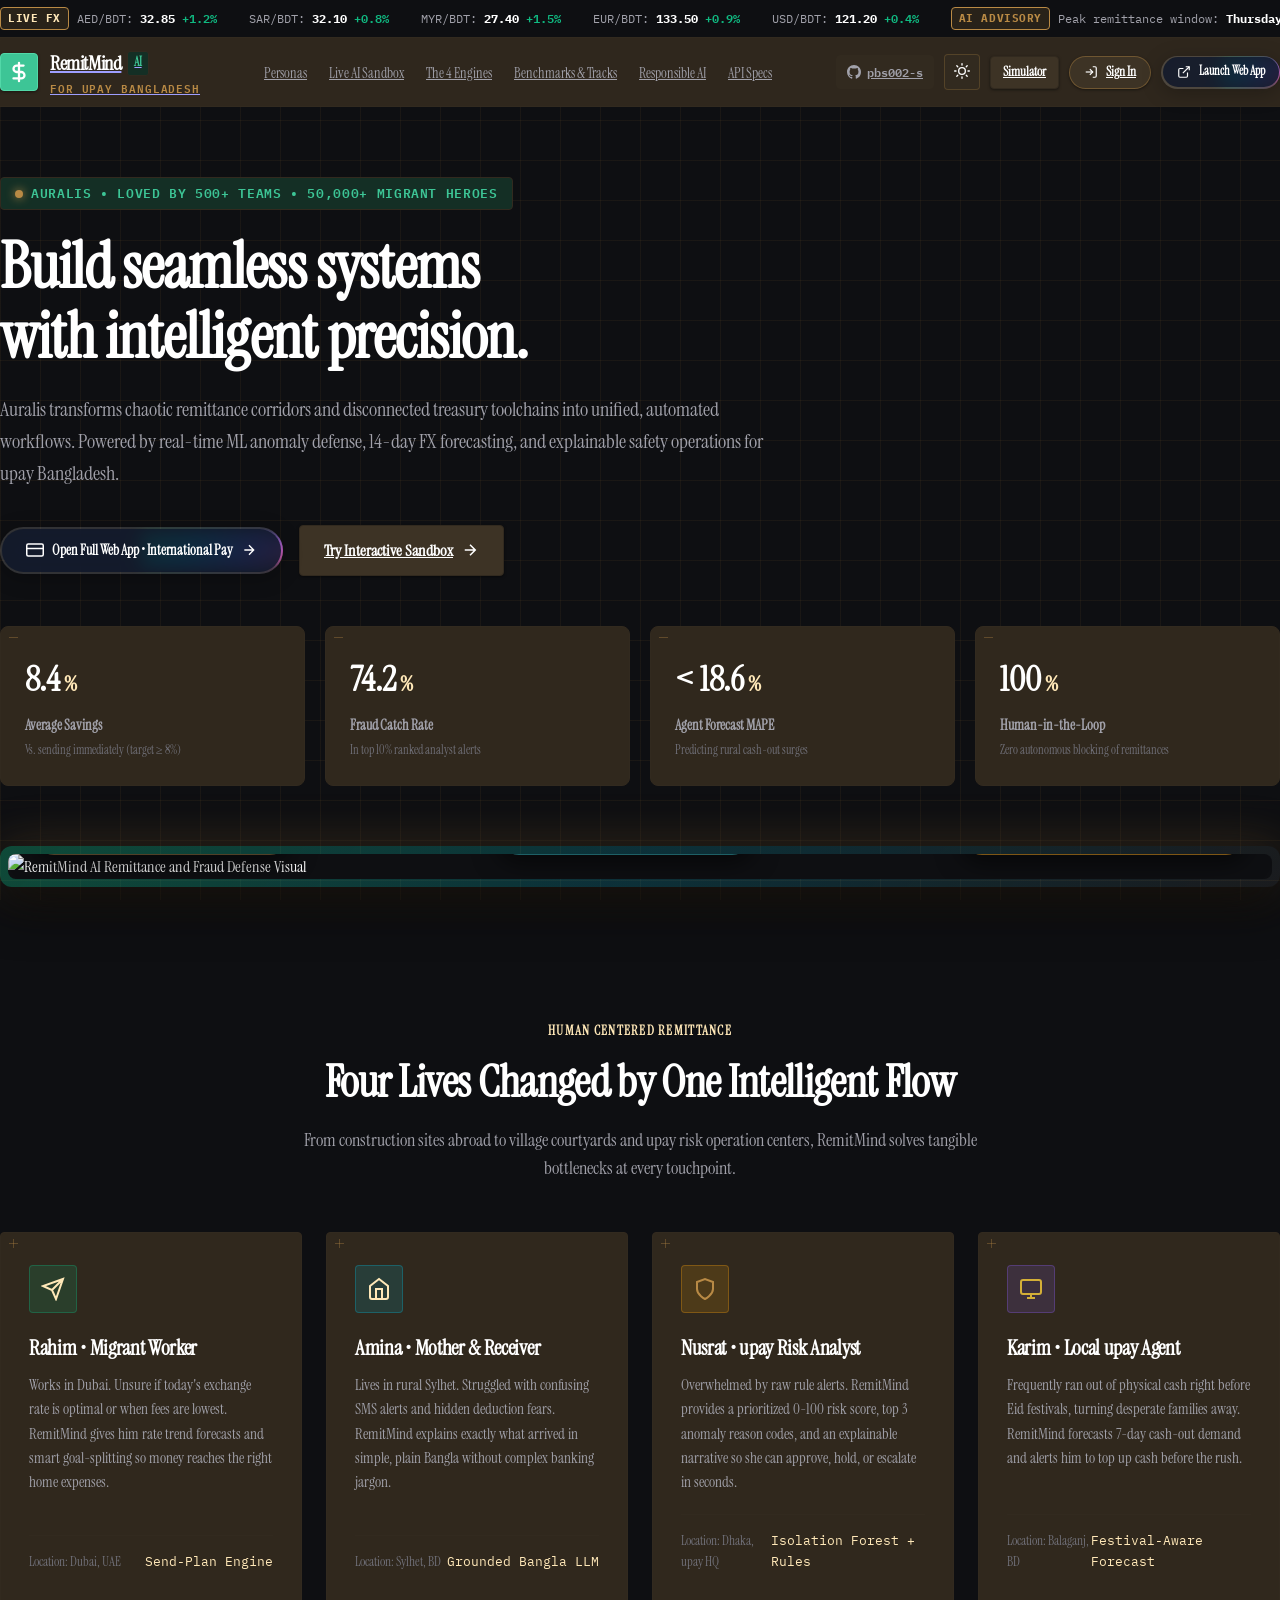
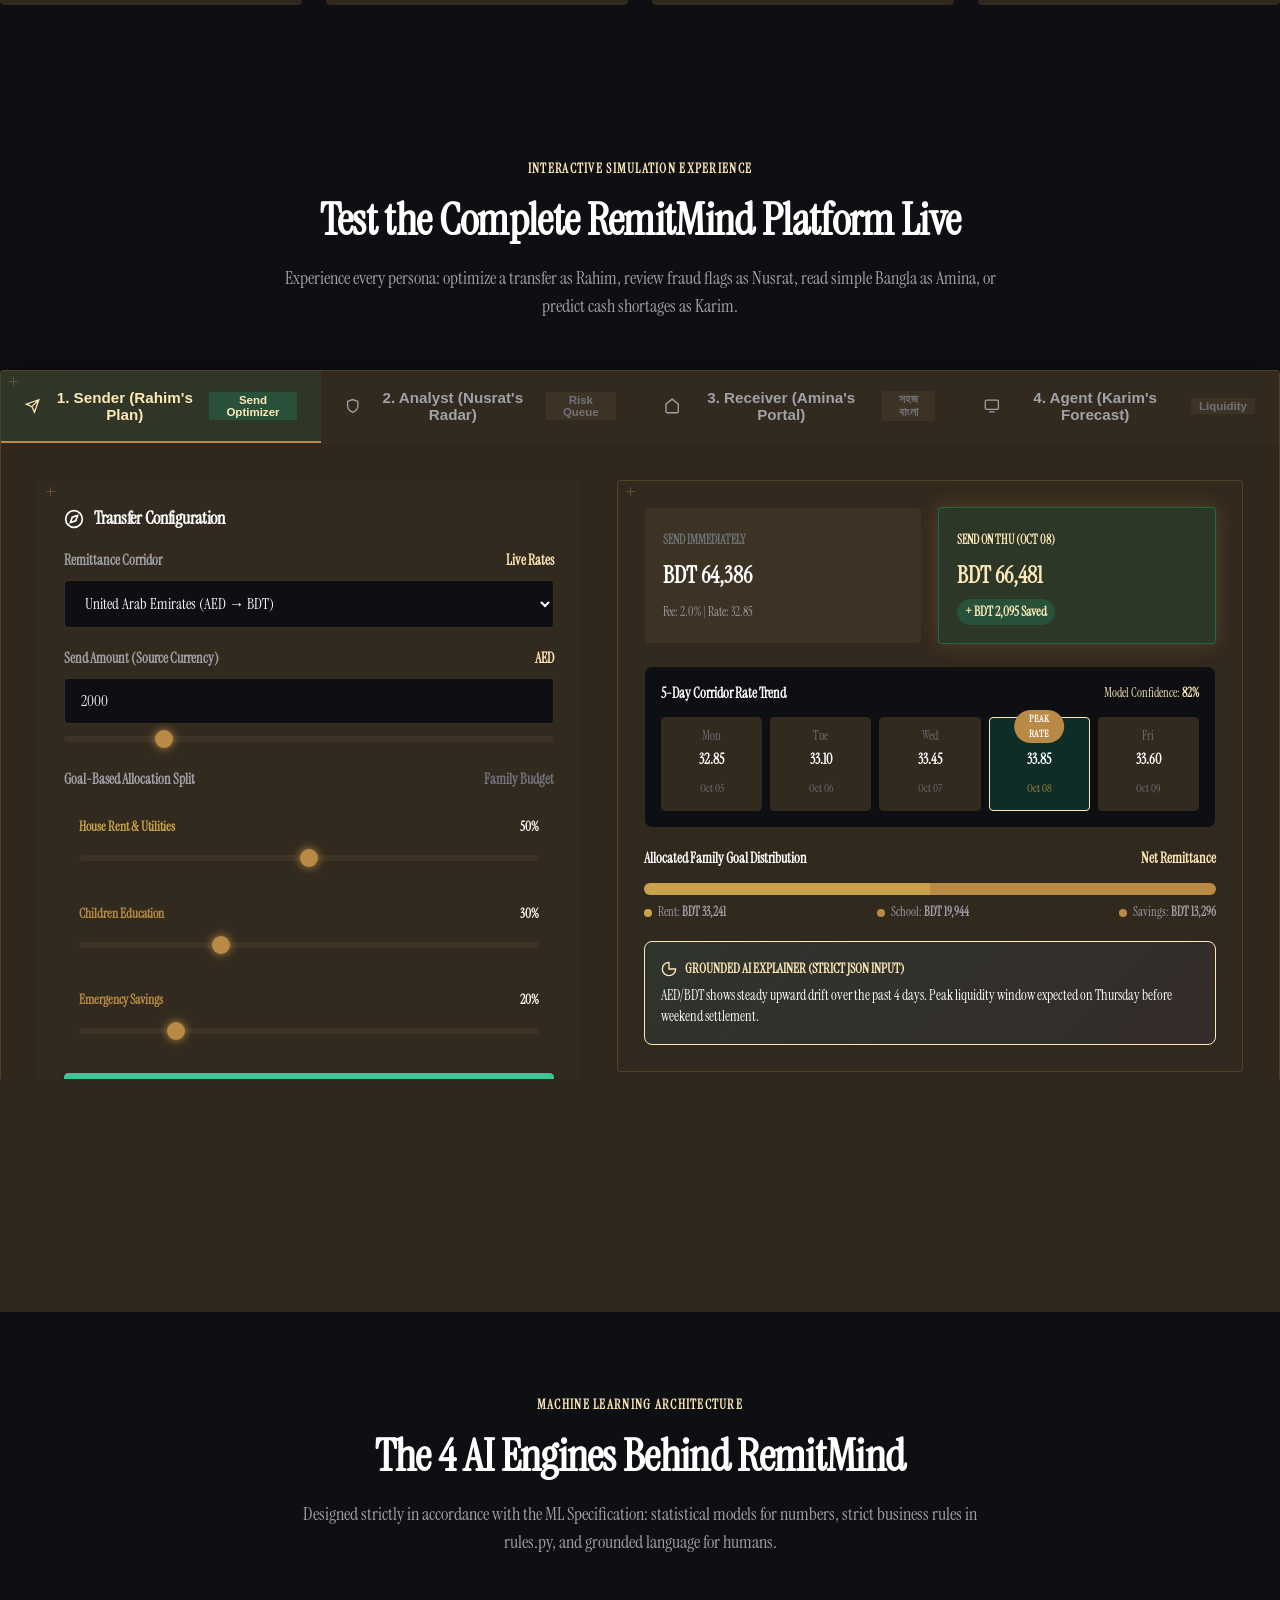
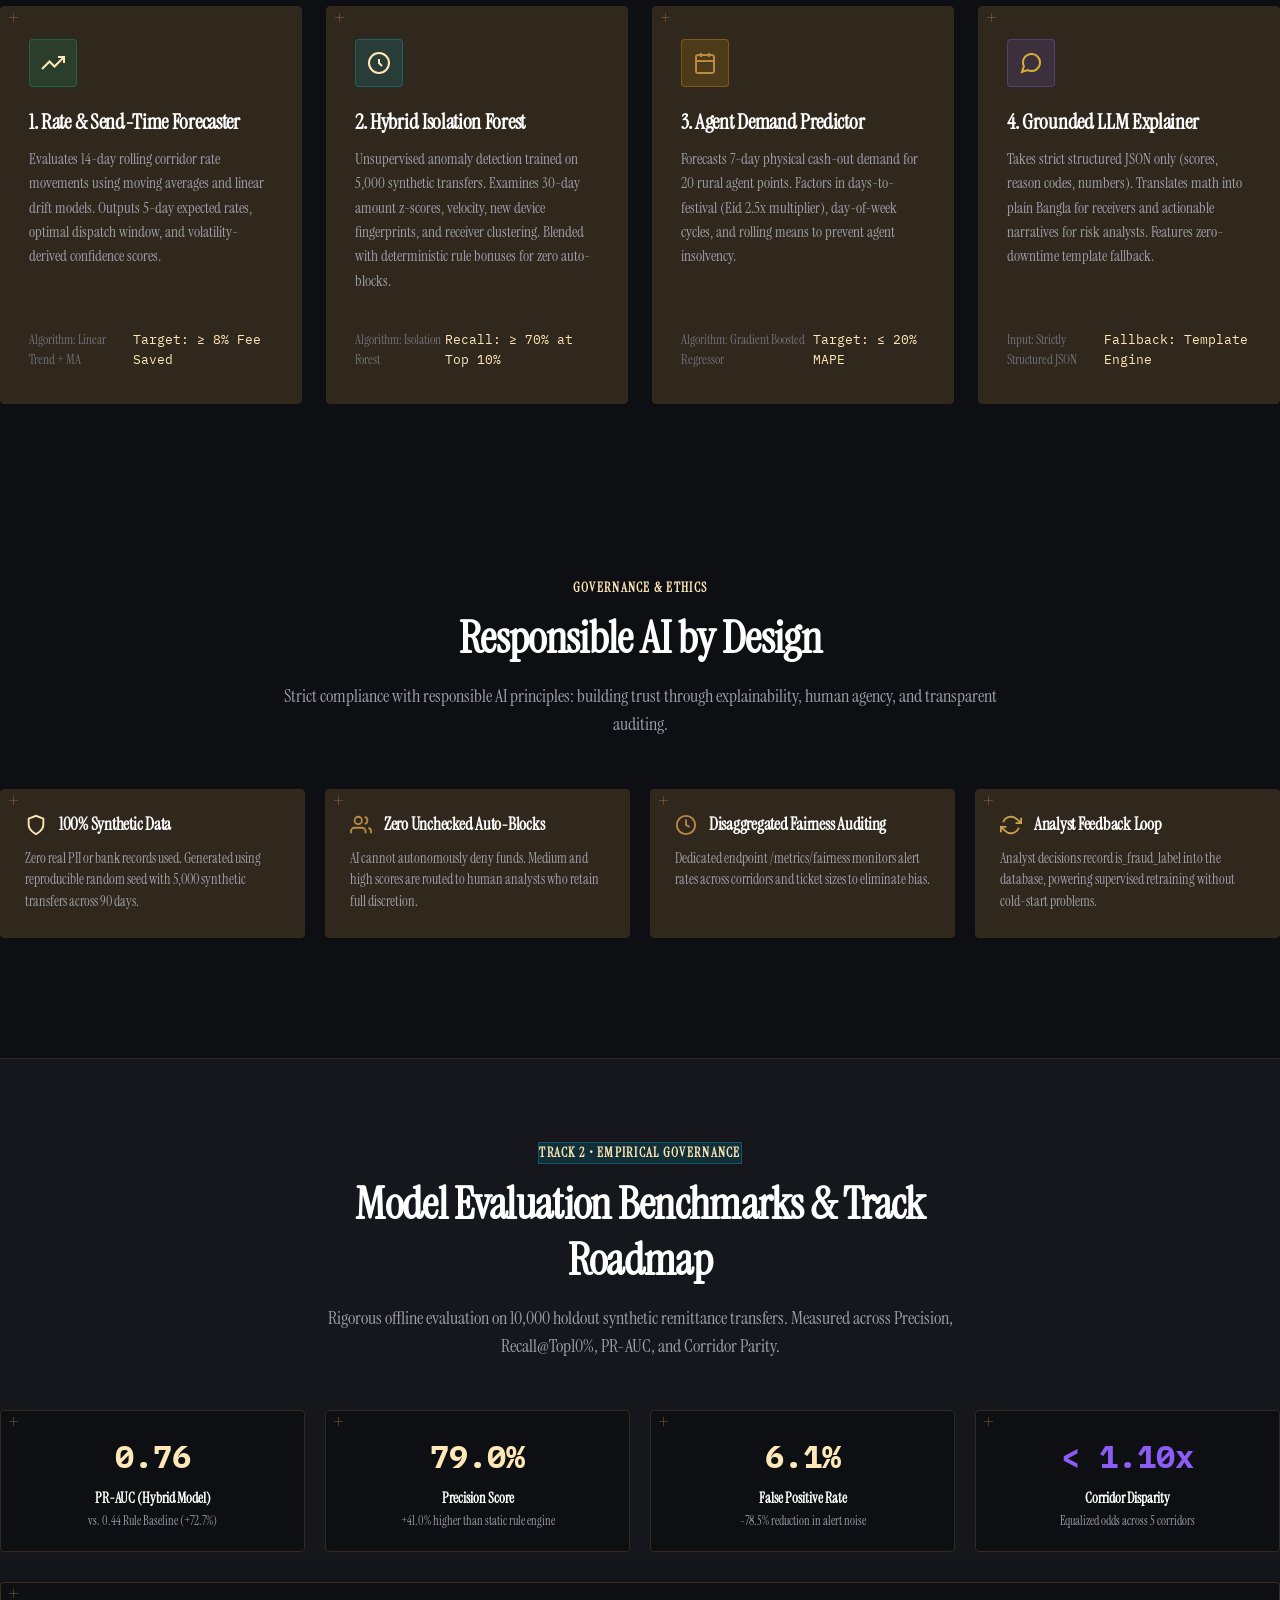
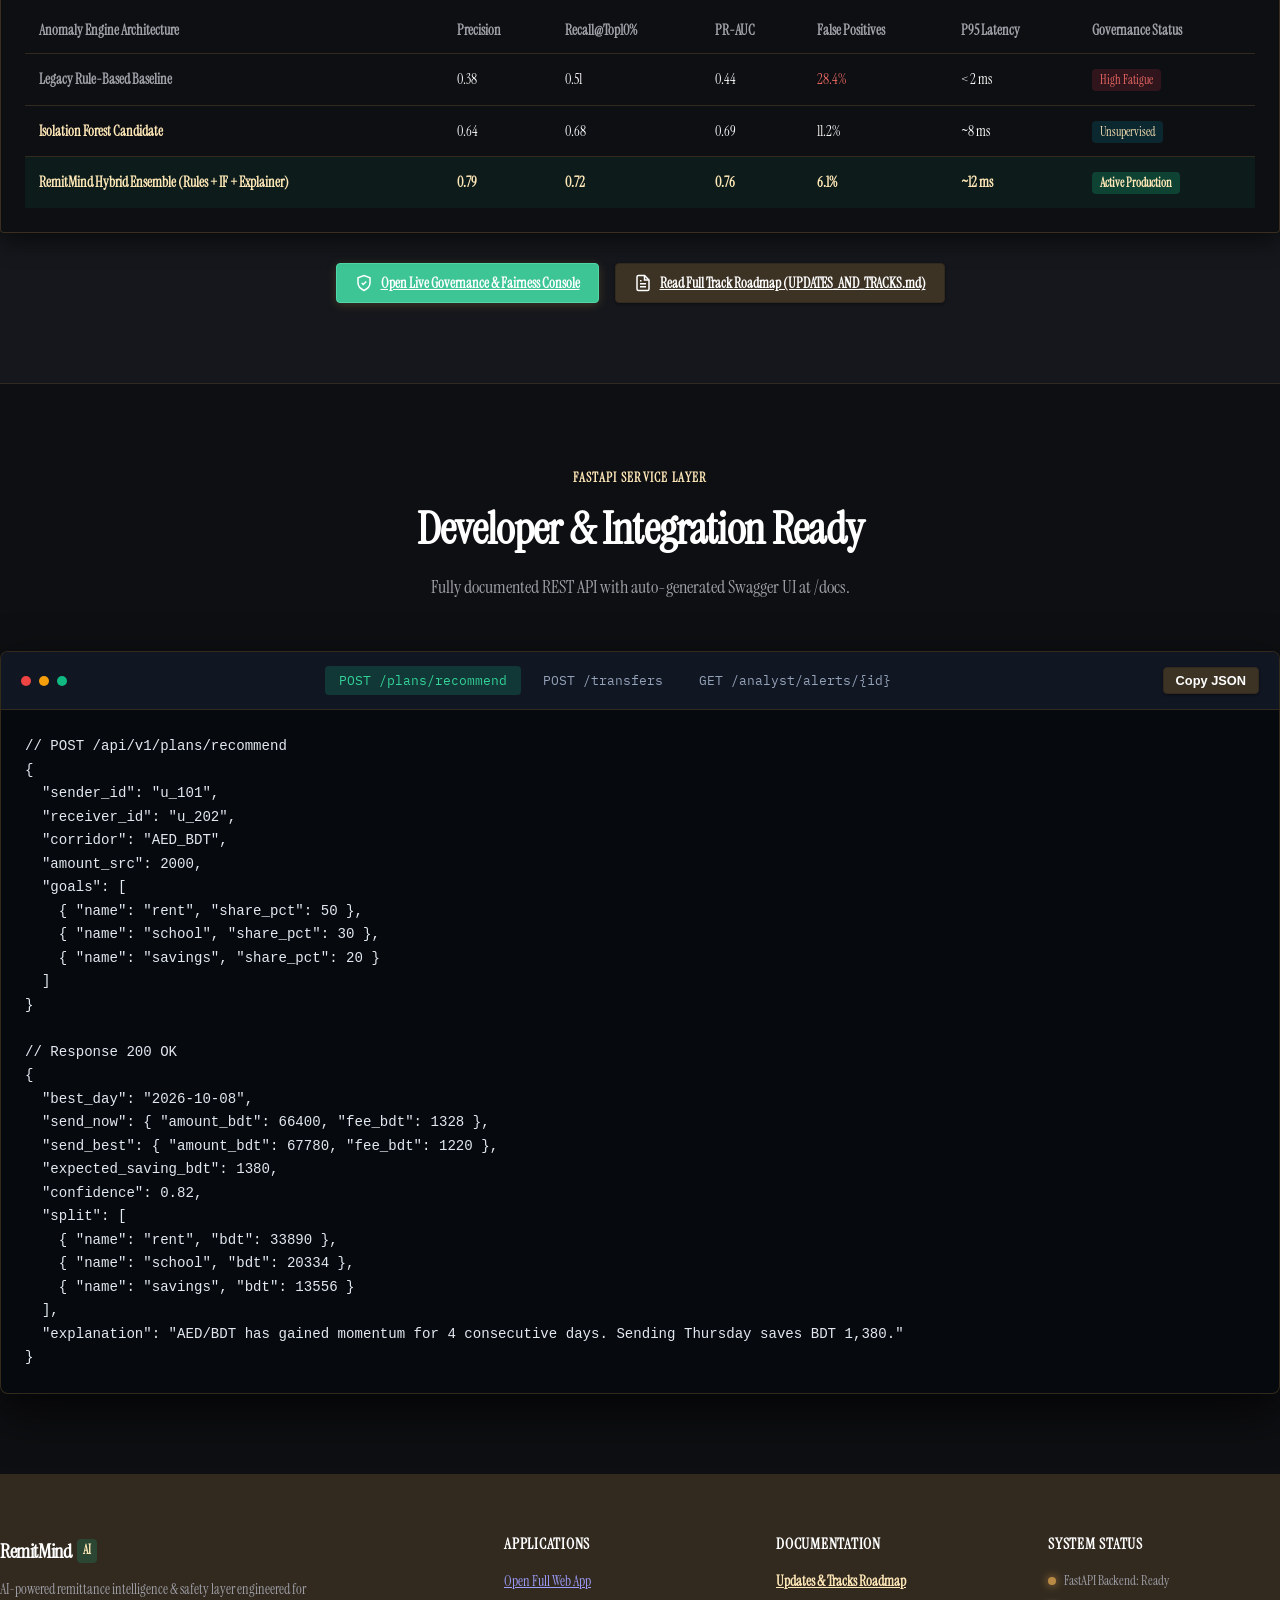
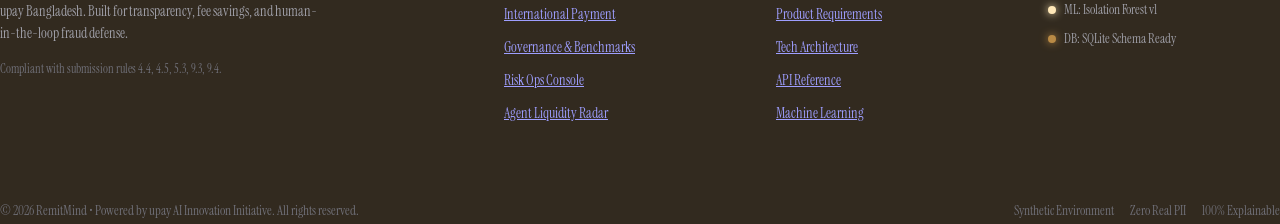
==== commit d04452a6: "feat: initialize backend API, frontend pages, and Auralis design system stylesheet" ====
--- a/frontend/index.html
+++ b/frontend/index.html
@@ -68,7 +68,6 @@
           <li><a href="#sandbox" class="nav-link" id="nav-sandbox">Live AI Sandbox</a></li>
           <li><a href="#engines" class="nav-link" id="nav-engines">The 4 Engines</a></li>
           <li><a href="#benchmarks" class="nav-link" id="nav-benchmarks">Benchmarks & Tracks</a></li>
-          <li><a href="#pricing" class="nav-link" id="nav-pricing">Pricing & Plans</a></li>
           <li><a href="#responsible-ai" class="nav-link" id="nav-ethics">Responsible AI</a></li>
           <li><a href="#api-specs" class="nav-link" id="nav-api">API Specs</a></li>
         </ul>
@@ -100,6 +99,12 @@
           </button>
 
           <a href="#sandbox" class="btn btn-secondary btn-sm" id="btn-nav-demo">Simulator</a>
+
+          <!-- Sign In Button -->
+          <a href="login.html" class="btn btn-secondary btn-sm" id="btn-nav-signin" style="border-radius:var(--radius-pill); font-weight:600; padding:5px 14px; font-size:0.8rem; border-color:var(--border-strong, rgba(185,138,69,0.4)); color:var(--text-primary);">
+            <svg width="14" height="14" viewBox="0 0 24 24" fill="none" stroke="currentColor" stroke-width="2"><path d="M15 3h4a2 2 0 0 1 2 2v14a2 2 0 0 1-2 2h-4"/><polyline points="10 17 15 12 10 7"/><line x1="15" y1="12" x2="3" y2="12"/></svg>
+            <span>Sign In</span>
+          </a>
           
           <!-- Launch Main Web App Button with Rainbow Glow Border -->
           <div class="rainbow-wrapper" style="padding: 1.5px;">
@@ -960,155 +965,6 @@
     </div>
   </section>
 
-  <!-- ==========================================================================
-       Auralis - Clean Paper Workflow Pricing Section (neuform-staff-featured-2026-05-22)
-       ========================================================================== -->
-  <section class="auralis-pricing-section" id="pricing">
-    <div class="auralis-container">
-      <div class="auralis-header">
-        <div class="auralis-social-proof">
-          <svg width="14" height="14" viewBox="0 0 24 24" fill="currentColor"><path d="M12 2l3.09 6.26L22 9.27l-5 4.87 1.18 6.88L12 17.77l-6.18 3.25L7 14.14 2 9.27l6.91-1.01L12 2z"/></svg>
-          <span>Loved by 500+ creative teams &bull; 50,000+ migrant families</span>
-        </div>
-
-        <h2 class="auralis-title">
-          Build seamless systems <br>
-          <span>with intelligent precision.</span>
-        </h2>
-
-        <p class="auralis-subtitle">
-          Auralis transforms chaotic remittance corridors and disconnected treasury toolchains into unified, automated workflows. Choose the right plan to optimize transfers and safeguard cross-border capital.
-        </p>
-
-        <!-- Billing Toggle -->
-        <div class="auralis-billing-toggle">
-          <button class="auralis-toggle-btn active" id="btn-billing-monthly" onclick="switchAuralisBilling('monthly')">Monthly Billing</button>
-          <button class="auralis-toggle-btn" id="btn-billing-annual" onclick="switchAuralisBilling('annual')">
-            Annual Billing
-            <span class="auralis-discount-badge">Save 20%</span>
-          </button>
-        </div>
-      </div>
-
-      <!-- Plan Comparison Grid -->
-      <div class="auralis-grid">
-        <!-- Plan 1: Family Starter -->
-        <div class="auralis-card">
-          <div class="auralis-plan-name">Family Starter</div>
-          <div class="auralis-plan-desc">Essential intelligence for individual migrant workers and their families in Bangladesh.</div>
-          
-          <div class="auralis-price-block">
-            <span class="auralis-price-val" id="price-starter">$0</span>
-            <span class="auralis-price-period">/ Forever Free</span>
-          </div>
-
-          <ul class="auralis-feature-list">
-            <li class="auralis-feature-item">
-              <svg class="auralis-check-icon" viewBox="0 0 24 24" fill="none" stroke="currentColor" stroke-width="2.5"><polyline points="20 6 9 17 4 12"/></svg>
-              <span>14-day FX corridor forecasting (AED, SAR, MYR, EUR, USD)</span>
-            </li>
-            <li class="auralis-feature-item">
-              <svg class="auralis-check-icon" viewBox="0 0 24 24" fill="none" stroke="currentColor" stroke-width="2.5"><polyline points="20 6 9 17 4 12"/></svg>
-              <span>Zero auto-blocking guarantee with transparent reason codes</span>
-            </li>
-            <li class="auralis-feature-item">
-              <svg class="auralis-check-icon" viewBox="0 0 24 24" fill="none" stroke="currentColor" stroke-width="2.5"><polyline points="20 6 9 17 4 12"/></svg>
-              <span>Automated Bangla SMS & Voice breakdown for village recipients</span>
-            </li>
-            <li class="auralis-feature-item">
-              <svg class="auralis-check-icon" viewBox="0 0 24 24" fill="none" stroke="currentColor" stroke-width="2.5"><polyline points="20 6 9 17 4 12"/></svg>
-              <span>Multi-goal budget allocation (Rent, School, Emergency)</span>
-            </li>
-          </ul>
-
-          <a href="app.html?plan=starter" class="auralis-btn auralis-btn-secondary">
-            <span>Start Free</span>
-            <svg width="16" height="16" viewBox="0 0 24 24" fill="none" stroke="currentColor" stroke-width="2"><path d="M5 12h14M12 5l7 7-7 7"/></svg>
-          </a>
-        </div>
-
-        <!-- Plan 2: Smart Corridor Pro (Featured) -->
-        <div class="auralis-card featured">
-          <div class="auralis-card-pill">Most Popular</div>
-          <div class="auralis-plan-name">Smart Corridor Pro</div>
-          <div class="auralis-plan-desc">Autonomous AI guidance and priority clearing for frequent senders & small business operators.</div>
-          
-          <div class="auralis-price-block">
-            <span class="auralis-price-val" id="price-pro">$19</span>
-            <span class="auralis-price-period" id="period-pro">/ per month</span>
-          </div>
-
-          <ul class="auralis-feature-list">
-            <li class="auralis-feature-item">
-              <svg class="auralis-check-icon" viewBox="0 0 24 24" fill="none" stroke="currentColor" stroke-width="2.5"><polyline points="20 6 9 17 4 12"/></svg>
-              <span><strong>+8.4% Average Payout Gain</strong> with real-time rate lock signals</span>
-            </li>
-            <li class="auralis-feature-item">
-              <svg class="auralis-check-icon" viewBox="0 0 24 24" fill="none" stroke="currentColor" stroke-width="2.5"><polyline points="20 6 9 17 4 12"/></svg>
-              <span><strong>24/7 Grounded AI Copilot</strong> with Bangla and voice translation</span>
-            </li>
-            <li class="auralis-feature-item">
-              <svg class="auralis-check-icon" viewBox="0 0 24 24" fill="none" stroke="currentColor" stroke-width="2.5"><polyline points="20 6 9 17 4 12"/></svg>
-              <span>Real-time Isolation Forest AML clearance & identity verification</span>
-            </li>
-            <li class="auralis-feature-item">
-              <svg class="auralis-check-icon" viewBox="0 0 24 24" fill="none" stroke="currentColor" stroke-width="2.5"><polyline points="20 6 9 17 4 12"/></svg>
-              <span>Priority village agent cash-out reservations for recipients</span>
-            </li>
-            <li class="auralis-feature-item">
-              <svg class="auralis-check-icon" viewBox="0 0 24 24" fill="none" stroke="currentColor" stroke-width="2.5"><polyline points="20 6 9 17 4 12"/></svg>
-              <span>Audit-grade transfer receipts & digital mouza paper records</span>
-            </li>
-          </ul>
-
-          <a href="app.html?plan=pro" class="auralis-btn auralis-btn-primary">
-            <span>Get Started with Pro</span>
-            <svg width="16" height="16" viewBox="0 0 24 24" fill="none" stroke="currentColor" stroke-width="2"><path d="M5 12h14M12 5l7 7-7 7"/></svg>
-          </a>
-        </div>
-
-        <!-- Plan 3: MFS Treasury Enterprise -->
-        <div class="auralis-card">
-          <div class="auralis-plan-name">MFS Treasury Enterprise</div>
-          <div class="auralis-plan-desc">Institutional risk infrastructure, liquidity radar, and automated SAR reporting for fintechs.</div>
-          
-          <div class="auralis-price-block">
-            <span class="auralis-price-val" id="price-enterprise">$99</span>
-            <span class="auralis-price-period" id="period-enterprise">/ per month</span>
-          </div>
-
-          <ul class="auralis-feature-list">
-            <li class="auralis-feature-item">
-              <svg class="auralis-check-icon" viewBox="0 0 24 24" fill="none" stroke="currentColor" stroke-width="2.5"><polyline points="20 6 9 17 4 12"/></svg>
-              <span>Full upay Agent Liquidity Radar with district cash-out forecasting</span>
-            </li>
-            <li class="auralis-feature-item">
-              <svg class="auralis-check-icon" viewBox="0 0 24 24" fill="none" stroke="currentColor" stroke-width="2.5"><polyline points="20 6 9 17 4 12"/></svg>
-              <span>Automated SAR forensic narrative generation via Gemini 1.5 Pro</span>
-            </li>
-            <li class="auralis-feature-item">
-              <svg class="auralis-check-icon" viewBox="0 0 24 24" fill="none" stroke="currentColor" stroke-width="2.5"><polyline points="20 6 9 17 4 12"/></svg>
-              <span>High-velocity batch transfer API with custom rate limiting</span>
-            </li>
-            <li class="auralis-feature-item">
-              <svg class="auralis-check-icon" viewBox="0 0 24 24" fill="none" stroke="currentColor" stroke-width="2.5"><polyline points="20 6 9 17 4 12"/></svg>
-              <span>Zero-knowledge data residency & on-premise model execution</span>
-            </li>
-            <li class="auralis-feature-item">
-              <svg class="auralis-check-icon" viewBox="0 0 24 24" fill="none" stroke="currentColor" stroke-width="2.5"><polyline points="20 6 9 17 4 12"/></svg>
-              <span>Dedicated compliance SLA & custom webhook dispatching</span>
-            </li>
-          </ul>
-
-          <a href="app.html?plan=enterprise" class="auralis-btn auralis-btn-secondary">
-            <span>Contact Treasury Sales</span>
-            <svg width="16" height="16" viewBox="0 0 24 24" fill="none" stroke="currentColor" stroke-width="2"><path d="M5 12h14M12 5l7 7-7 7"/></svg>
-          </a>
-        </div>
-      </div>
-    </div>
-  </section>
-
   <!-- Interactive API Docs Playground -->
   <section class="api-section" id="api-specs">
     <div class="container">
--- a/frontend/css/style.css
+++ b/frontend/css/style.css
@@ -420,6 +420,65 @@
   background: var(--bg-tertiary);
 }
 
+/* ============================================================
+   Real-Time FX Ticker Bar (Horizontal Scrolling Ribbon)
+   ============================================================ */
+.ticker-bar {
+  background: var(--bg-darkest, #0E0F12);
+  border-bottom: 1px solid var(--border-subtle);
+  padding: 7px 0;
+  font-size: 0.78rem;
+  font-family: var(--font-mono);
+  overflow-x: auto;
+  white-space: nowrap;
+  -webkit-overflow-scrolling: touch;
+  scrollbar-width: none;
+  position: relative;
+  z-index: 10;
+}
+
+.ticker-bar::-webkit-scrollbar {
+  display: none;
+}
+
+.ticker-content {
+  display: flex;
+  align-items: center;
+  gap: 32px;
+  width: max-content;
+  min-width: 100%;
+}
+
+.ticker-item {
+  display: inline-flex;
+  align-items: center;
+  gap: 8px;
+  color: var(--text-secondary);
+  font-size: 0.78rem;
+}
+
+.ticker-item strong {
+  color: var(--text-primary);
+  font-weight: 700;
+}
+
+.ticker-badge {
+  background: rgba(185, 138, 69, 0.15);
+  border: 1px solid var(--auralis-primary, #B98A45);
+  color: var(--auralis-accent, #FFE8B8);
+  font-size: 0.68rem;
+  font-weight: 700;
+  padding: 2px 7px;
+  border-radius: 4px;
+  letter-spacing: 0.05em;
+  text-transform: uppercase;
+}
+
+.ticker-rate-pos {
+  color: #10B981;
+  font-weight: 600;
+}
+
 /* Navigation */
 .navbar {
   position: sticky;
